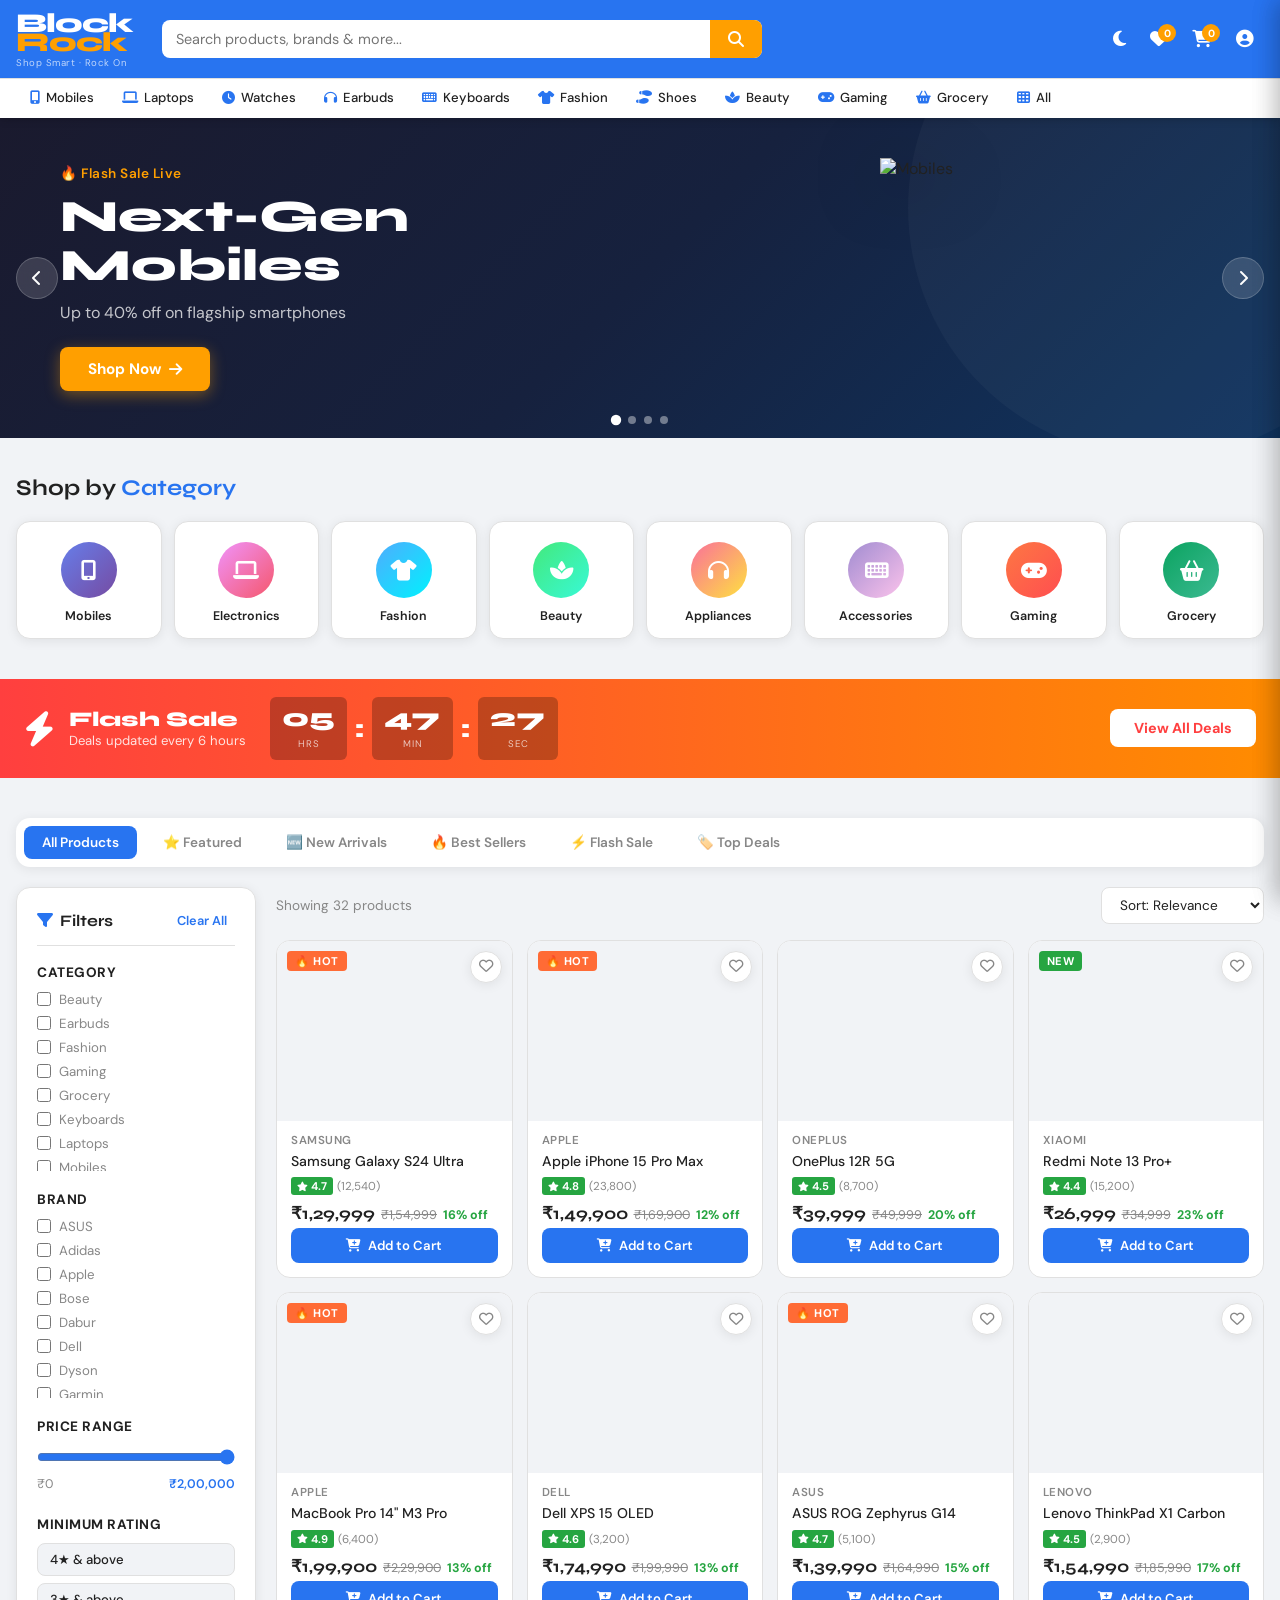
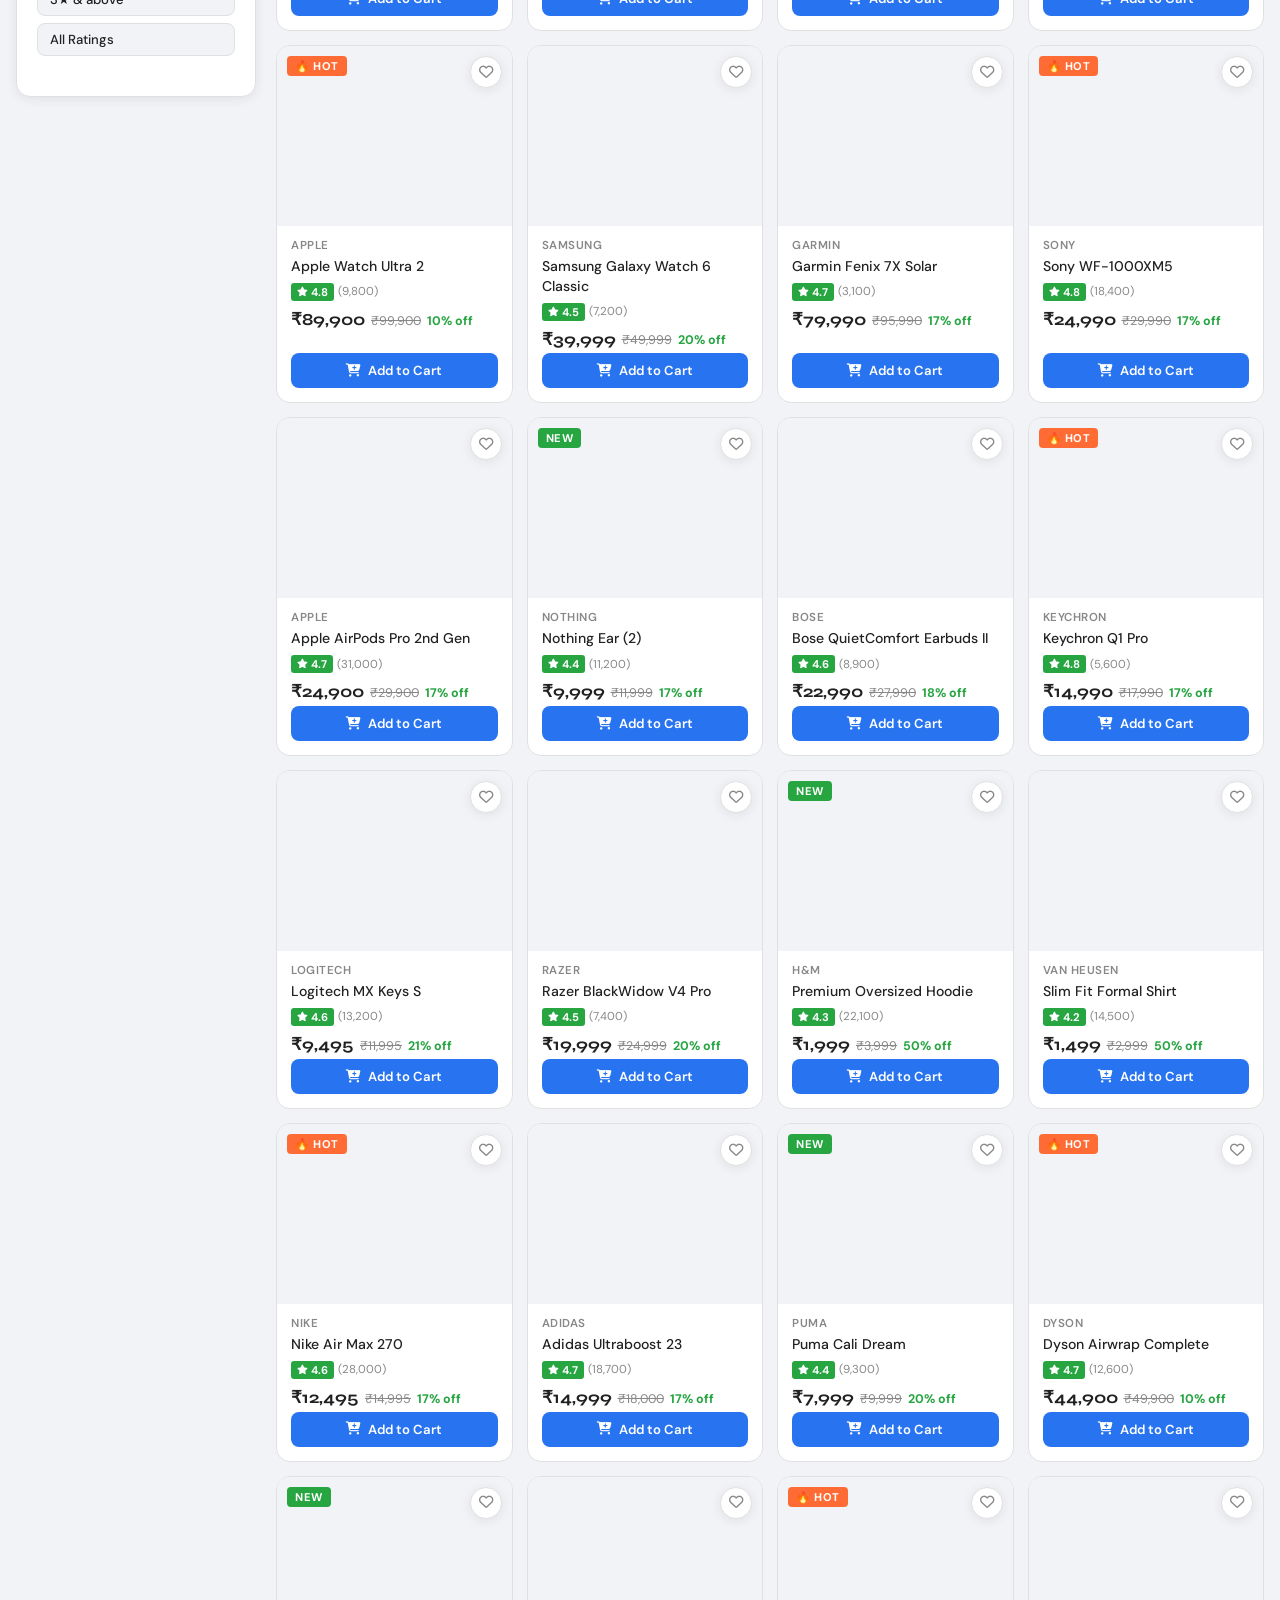
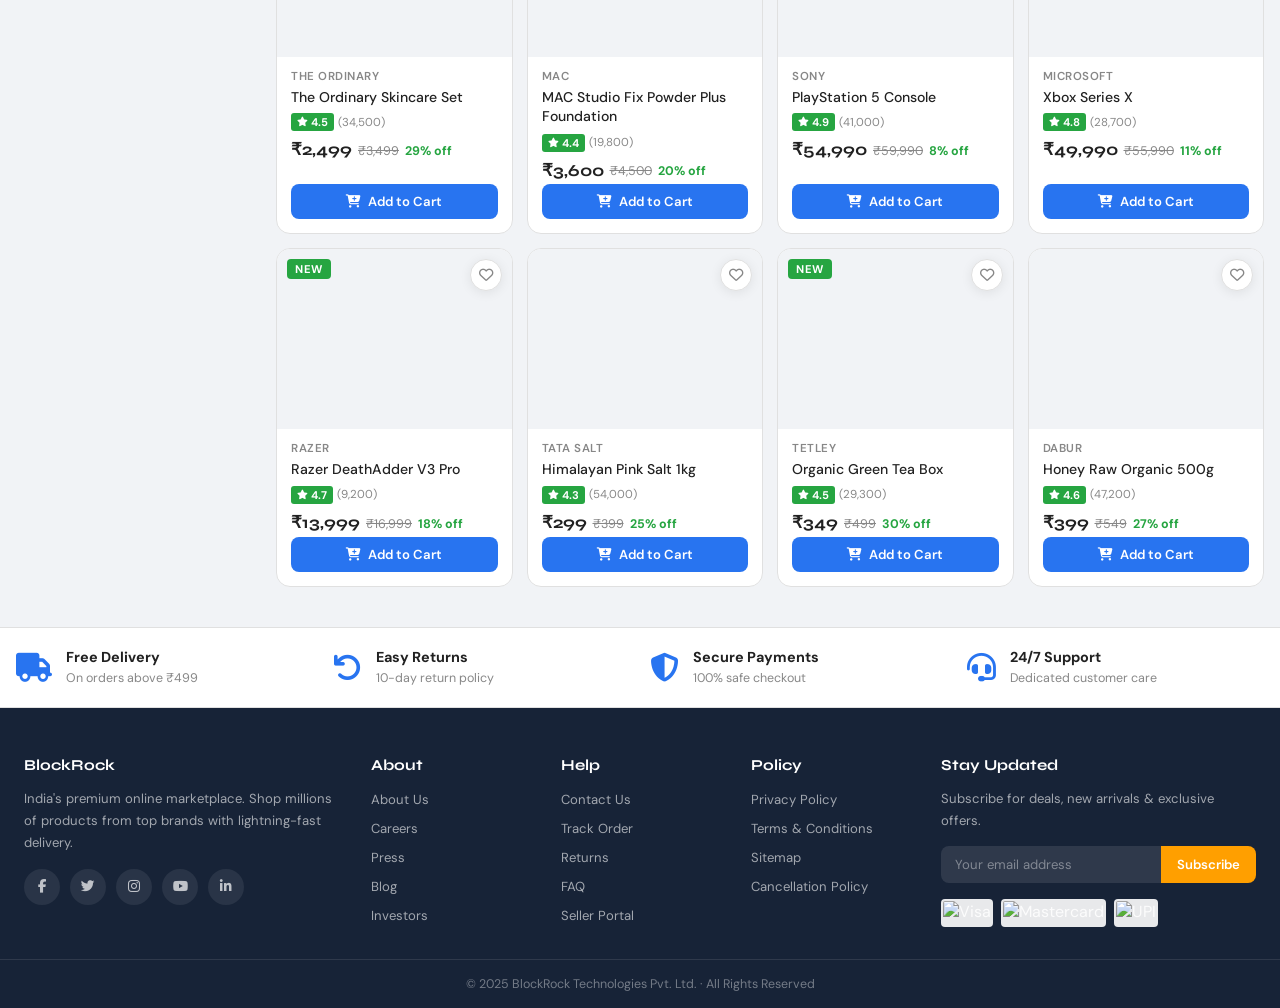
==== index.html @ 9143d4bd "changes in my code" ====
<!DOCTYPE html>
<html lang="en" data-theme="light">
<head>
  <meta charset="UTF-8" />
  <meta name="viewport" content="width=device-width, initial-scale=1.0" />
  <title>BlockRock – Shop Smart, Rock On</title>
  <link rel="stylesheet" href="style.css" />
  <link rel="preconnect" href="https://fonts.googleapis.com" />
  <link rel="preconnect" href="https://fonts.gstatic.com" crossorigin />
  <link href="https://fonts.googleapis.com/css2?family=Syne:wght@400;500;600;700;800&family=DM+Sans:wght@300;400;500;600&display=swap" rel="stylesheet" />
  <!-- Font Awesome for icons -->
  <link rel="stylesheet" href="https://cdnjs.cloudflare.com/ajax/libs/font-awesome/6.5.0/css/all.min.css" />
</head>
<body>

  <!-- ===== NAVBAR ===== -->
  <header class="navbar" id="navbar">
    <div class="nav-container">

      <!-- Logo -->
      <div class="nav-logo">
        <a href="#" class="logo-link">
          <span class="logo-block">Block</span><span class="logo-rock">Rock</span>
          <span class="logo-tagline">Shop Smart · Rock On</span>
        </a>
      </div>

      <!-- Search Bar -->
      <div class="nav-search">
        <div class="search-wrapper">
          <input type="text" id="searchInput" placeholder="Search products, brands & more..." />
          <button class="search-btn" id="searchBtn">
            <i class="fas fa-search"></i>
          </button>
        </div>
      </div>

      <!-- Nav Actions -->
      <div class="nav-actions">
        <button class="nav-icon-btn" id="themeToggle" title="Toggle Dark Mode">
          <i class="fas fa-moon" id="themeIcon"></i>
        </button>
        <button class="nav-icon-btn wishlist-nav-btn" id="wishlistNavBtn" title="Wishlist">
          <i class="fas fa-heart"></i>
          <span class="badge" id="wishlistBadge">0</span>
        </button>
        <button class="nav-icon-btn cart-nav-btn" id="cartNavBtn" title="Cart">
          <i class="fas fa-shopping-cart"></i>
          <span class="badge" id="cartBadge">0</span>
        </button>
        <button class="nav-icon-btn" title="Account">
          <i class="fas fa-user-circle"></i>
        </button>
        <!-- Hamburger for mobile -->
        <button class="hamburger" id="hamburger">
          <span></span><span></span><span></span>
        </button>
      </div>
    </div>

    <!-- Category Nav Bar -->
    <nav class="cat-nav" id="catNav">
      <ul>
        <li><a href="#" onclick="filterCategory('Mobiles')"><i class="fas fa-mobile-alt"></i> Mobiles</a></li>
        <li><a href="#" onclick="filterCategory('Laptops')"><i class="fas fa-laptop"></i> Laptops</a></li>
        <li><a href="#" onclick="filterCategory('SmartWatches')"><i class="fas fa-clock"></i> Watches</a></li>
        <li><a href="#" onclick="filterCategory('Earbuds')"><i class="fas fa-headphones"></i> Earbuds</a></li>
        <li><a href="#" onclick="filterCategory('Keyboards')"><i class="fas fa-keyboard"></i> Keyboards</a></li>
        <li><a href="#" onclick="filterCategory('Fashion')"><i class="fas fa-tshirt"></i> Fashion</a></li>
        <li><a href="#" onclick="filterCategory('Shoes')"><i class="fas fa-shoe-prints"></i> Shoes</a></li>
        <li><a href="#" onclick="filterCategory('Beauty')"><i class="fas fa-spa"></i> Beauty</a></li>
        <li><a href="#" onclick="filterCategory('Gaming')"><i class="fas fa-gamepad"></i> Gaming</a></li>
        <li><a href="#" onclick="filterCategory('Grocery')"><i class="fas fa-shopping-basket"></i> Grocery</a></li>
        <li><a href="#" onclick="filterCategory('')"><i class="fas fa-th"></i> All</a></li>
      </ul>
    </nav>
  </header>

  <!-- ===== HERO BANNER SLIDER ===== -->
  <section class="hero-slider" id="heroSlider">
    <div class="slider-track" id="sliderTrack">
      <div class="slide slide-1">
        <div class="slide-content">
          <p class="slide-eyebrow">🔥 Flash Sale Live</p>
          <h1>Next-Gen Mobiles</h1>
          <p class="slide-sub">Up to 40% off on flagship smartphones</p>
          <button class="slide-cta" onclick="filterCategory('Mobiles')">Shop Now <i class="fas fa-arrow-right"></i></button>
        </div>
        <div class="slide-visual">
          <img src="https://images.unsplash.com/photo-1511707171634-5f897ff02aa9?w=500&q=80" alt="Mobiles" />
        </div>
      </div>
      <div class="slide slide-2">
        <div class="slide-content">
          <p class="slide-eyebrow">🎧 New Arrivals</p>
          <h1>Premium Audio Gear</h1>
          <p class="slide-sub">Earbuds, headphones & more from top brands</p>
          <button class="slide-cta" onclick="filterCategory('Earbuds')">Explore <i class="fas fa-arrow-right"></i></button>
        </div>
        <div class="slide-visual">
          <img src="https://images.unsplash.com/photo-1505740420928-5e560c06d30e?w=500&q=80" alt="Audio" />
        </div>
      </div>
      <div class="slide slide-3">
        <div class="slide-content">
          <p class="slide-eyebrow">💻 Best Sellers</p>
          <h1>Laptops & Accessories</h1>
          <p class="slide-sub">Power through work & play with top-rated picks</p>
          <button class="slide-cta" onclick="filterCategory('Laptops')">View Deals <i class="fas fa-arrow-right"></i></button>
        </div>
        <div class="slide-visual">
          <img src="https://images.unsplash.com/photo-1496181133206-80ce9b88a853?w=500&q=80" alt="Laptops" />
        </div>
      </div>
      <div class="slide slide-4">
        <div class="slide-content">
          <p class="slide-eyebrow">👟 Season Sale</p>
          <h1>Fashion & Footwear</h1>
          <p class="slide-sub">Trending styles — up to 60% off</p>
          <button class="slide-cta" onclick="filterCategory('Shoes')">Shop Fashion <i class="fas fa-arrow-right"></i></button>
        </div>
        <div class="slide-visual">
          <img src="https://images.unsplash.com/photo-1542291026-7eec264c27ff?w=500&q=80" alt="Fashion" />
        </div>
      </div>
    </div>
    <!-- Slider Controls -->
    <button class="slider-btn prev" id="sliderPrev"><i class="fas fa-chevron-left"></i></button>
    <button class="slider-btn next" id="sliderNext"><i class="fas fa-chevron-right"></i></button>
    <div class="slider-dots" id="sliderDots"></div>
  </section>

  <!-- ===== CATEGORIES SECTION ===== -->
  <section class="categories-section" id="categoriesSection">
    <div class="section-container">
      <h2 class="section-title">Shop by <span>Category</span></h2>
      <div class="categories-grid">
        <div class="category-card" onclick="filterCategory('Mobiles')">
          <div class="cat-icon-wrap cat-c1"><i class="fas fa-mobile-alt"></i></div>
          <span>Mobiles</span>
        </div>
        <div class="category-card" onclick="filterCategory('Laptops')">
          <div class="cat-icon-wrap cat-c2"><i class="fas fa-laptop"></i></div>
          <span>Electronics</span>
        </div>
        <div class="category-card" onclick="filterCategory('Fashion')">
          <div class="cat-icon-wrap cat-c3"><i class="fas fa-tshirt"></i></div>
          <span>Fashion</span>
        </div>
        <div class="category-card" onclick="filterCategory('Beauty')">
          <div class="cat-icon-wrap cat-c4"><i class="fas fa-spa"></i></div>
          <span>Beauty</span>
        </div>
        <div class="category-card" onclick="filterCategory('Earbuds')">
          <div class="cat-icon-wrap cat-c5"><i class="fas fa-headphones"></i></div>
          <span>Appliances</span>
        </div>
        <div class="category-card" onclick="filterCategory('Keyboards')">
          <div class="cat-icon-wrap cat-c6"><i class="fas fa-keyboard"></i></div>
          <span>Accessories</span>
        </div>
        <div class="category-card" onclick="filterCategory('Gaming')">
          <div class="cat-icon-wrap cat-c7"><i class="fas fa-gamepad"></i></div>
          <span>Gaming</span>
        </div>
        <div class="category-card" onclick="filterCategory('Grocery')">
          <div class="cat-icon-wrap cat-c8"><i class="fas fa-shopping-basket"></i></div>
          <span>Grocery</span>
        </div>
      </div>
    </div>
  </section>

  <!-- ===== FLASH SALE BANNER ===== -->
  <section class="flash-sale-banner">
    <div class="flash-inner">
      <div class="flash-left">
        <i class="fas fa-bolt flash-icon"></i>
        <div>
          <h3>Flash Sale</h3>
          <p>Deals updated every 6 hours</p>
        </div>
      </div>
      <div class="flash-timer" id="flashTimer">
        <div class="timer-block"><span id="timerH">05</span><label>HRS</label></div>
        <span class="timer-sep">:</span>
        <div class="timer-block"><span id="timerM">47</span><label>MIN</label></div>
        <span class="timer-sep">:</span>
        <div class="timer-block"><span id="timerS">30</span><label>SEC</label></div>
      </div>
      <button class="flash-btn" onclick="filterCategory('')">View All Deals</button>
    </div>
  </section>

  <!-- ===== MAIN PRODUCT SECTION ===== -->
  <main class="main-section" id="mainSection">
    <div class="section-container">

      <!-- Section Tabs -->
      <div class="product-section-tabs" id="sectionTabs">
        <button class="tab-btn active" data-tab="all" onclick="switchTab('all', this)">All Products</button>
        <button class="tab-btn" data-tab="featured" onclick="switchTab('featured', this)">⭐ Featured</button>
        <button class="tab-btn" data-tab="new" onclick="switchTab('new', this)">🆕 New Arrivals</button>
        <button class="tab-btn" data-tab="bestseller" onclick="switchTab('bestseller', this)">🔥 Best Sellers</button>
        <button class="tab-btn" data-tab="flashsale" onclick="switchTab('flashsale', this)">⚡ Flash Sale</button>
        <button class="tab-btn" data-tab="topdeals" onclick="switchTab('topdeals', this)">🏷️ Top Deals</button>
      </div>

      <div class="products-layout">

        <!-- ===== FILTERS SIDEBAR ===== -->
        <aside class="filters-sidebar" id="filtersSidebar">
          <div class="filters-header">
            <h3><i class="fas fa-filter"></i> Filters</h3>
            <button class="clear-filters-btn" onclick="clearFilters()">Clear All</button>
          </div>

          <!-- Category Filter -->
          <div class="filter-group">
            <h4>Category</h4>
            <div class="filter-options" id="categoryFilters">
              <!-- Dynamically generated -->
            </div>
          </div>

          <!-- Brand Filter -->
          <div class="filter-group">
            <h4>Brand</h4>
            <div class="filter-options" id="brandFilters">
              <!-- Dynamically generated -->
            </div>
          </div>

          <!-- Price Range Filter -->
          <div class="filter-group">
            <h4>Price Range</h4>
            <div class="price-range-wrap">
              <input type="range" id="priceRange" min="0" max="200000" value="200000" step="500" oninput="updatePriceFilter(this.value)" />
              <div class="price-labels">
                <span>₹0</span>
                <span id="priceLabel">₹2,00,000</span>
              </div>
            </div>
          </div>

          <!-- Rating Filter -->
          <div class="filter-group">
            <h4>Minimum Rating</h4>
            <div class="rating-filter" id="ratingFilter">
              <button class="rating-btn" onclick="filterByRating(4)">4★ & above</button>
              <button class="rating-btn" onclick="filterByRating(3)">3★ & above</button>
              <button class="rating-btn" onclick="filterByRating(0)">All Ratings</button>
            </div>
          </div>
        </aside>

        <!-- ===== PRODUCTS GRID ===== -->
        <div class="products-area">
          <div class="products-toolbar">
            <span class="results-count" id="resultsCount">Showing all products</span>
            <select class="sort-select" id="sortSelect" onchange="sortProducts(this.value)">
              <option value="default">Sort: Relevance</option>
              <option value="price-asc">Price: Low to High</option>
              <option value="price-desc">Price: High to Low</option>
              <option value="rating">Highest Rated</option>
              <option value="discount">Best Discount</option>
            </select>
          </div>

          <div class="products-grid" id="productsGrid">
            <!-- Products injected by JS -->
          </div>

          <div class="no-results" id="noResults" style="display:none;">
            <i class="fas fa-search-minus"></i>
            <h3>No products found</h3>
            <p>Try adjusting your filters or search query</p>
            <button onclick="clearFilters()">Clear Filters</button>
          </div>
        </div>
      </div>
    </div>
  </main>

  <!-- ===== PROMO STRIP ===== -->
  <section class="promo-strip">
    <div class="promo-item">
      <i class="fas fa-truck"></i>
      <div><strong>Free Delivery</strong><span>On orders above ₹499</span></div>
    </div>
    <div class="promo-item">
      <i class="fas fa-undo"></i>
      <div><strong>Easy Returns</strong><span>10-day return policy</span></div>
    </div>
    <div class="promo-item">
      <i class="fas fa-shield-alt"></i>
      <div><strong>Secure Payments</strong><span>100% safe checkout</span></div>
    </div>
    <div class="promo-item">
      <i class="fas fa-headset"></i>
      <div><strong>24/7 Support</strong><span>Dedicated customer care</span></div>
    </div>
  </section>

  <!-- ===== FOOTER ===== -->
  <footer class="footer">
    <div class="footer-top">
      <div class="footer-col">
        <h4>BlockRock</h4>
        <p>India's premium online marketplace. Shop millions of products from top brands with lightning-fast delivery.</p>
        <div class="social-links">
          <a href="#" title="Facebook"><i class="fab fa-facebook-f"></i></a>
          <a href="#" title="Twitter"><i class="fab fa-twitter"></i></a>
          <a href="#" title="Instagram"><i class="fab fa-instagram"></i></a>
          <a href="#" title="YouTube"><i class="fab fa-youtube"></i></a>
          <a href="#" title="LinkedIn"><i class="fab fa-linkedin-in"></i></a>
        </div>
      </div>
      <div class="footer-col">
        <h4>About</h4>
        <ul>
          <li><a href="#">About Us</a></li>
          <li><a href="#">Careers</a></li>
          <li><a href="#">Press</a></li>
          <li><a href="#">Blog</a></li>
          <li><a href="#">Investors</a></li>
        </ul>
      </div>
      <div class="footer-col">
        <h4>Help</h4>
        <ul>
          <li><a href="#">Contact Us</a></li>
          <li><a href="#">Track Order</a></li>
          <li><a href="#">Returns</a></li>
          <li><a href="#">FAQ</a></li>
          <li><a href="#">Seller Portal</a></li>
        </ul>
      </div>
      <div class="footer-col">
        <h4>Policy</h4>
        <ul>
          <li><a href="#">Privacy Policy</a></li>
          <li><a href="#">Terms & Conditions</a></li>
          <li><a href="#">Sitemap</a></li>
          <li><a href="#">Cancellation Policy</a></li>
        </ul>
      </div>
      <div class="footer-col">
        <h4>Stay Updated</h4>
        <p>Subscribe for deals, new arrivals & exclusive offers.</p>
        <div class="newsletter-wrap">
          <input type="email" placeholder="Your email address" />
          <button>Subscribe</button>
        </div>
        <div class="payment-icons">
          <img src="https://img.icons8.com/color/48/visa.png" alt="Visa" />
          <img src="https://img.icons8.com/color/48/mastercard-logo.png" alt="Mastercard" />
          <img src="https://img.icons8.com/color/48/upi.png" alt="UPI" />
        </div>
      </div>
    </div>
    <div class="footer-bottom">
      <p>© 2025 BlockRock Technologies Pvt. Ltd. · All Rights Reserved</p>
    </div>
  </footer>

  <!-- ===== CART SIDEBAR ===== -->
  <div class="cart-overlay" id="cartOverlay" onclick="closeCart()"></div>
  <div class="cart-sidebar" id="cartSidebar">
    <div class="cart-header">
      <h3><i class="fas fa-shopping-cart"></i> My Cart</h3>
      <button class="cart-close-btn" onclick="closeCart()"><i class="fas fa-times"></i></button>
    </div>
    <div class="cart-items" id="cartItems">
      <!-- Cart items injected by JS -->
    </div>
    <div class="cart-footer" id="cartFooter" style="display:none;">
      <div class="cart-summary">
        <div class="summary-row"><span>Subtotal</span><span id="cartSubtotal">₹0</span></div>
        <div class="summary-row"><span>Discount</span><span class="discount-text" id="cartDiscount">-₹0</span></div>
        <div class="summary-row"><span>Delivery</span><span class="free-text">FREE</span></div>
        <div class="summary-row total-row"><strong>Total</strong><strong id="cartTotal">₹0</strong></div>
      </div>
      <button class="checkout-btn"><i class="fas fa-lock"></i> Proceed to Checkout</button>
    </div>
    <div class="cart-empty" id="cartEmpty">
      <i class="fas fa-shopping-cart"></i>
      <p>Your cart is empty</p>
      <button onclick="closeCart()">Continue Shopping</button>
    </div>
  </div>

  <!-- ===== WISHLIST SIDEBAR ===== -->
  <div class="wishlist-overlay" id="wishlistOverlay" onclick="closeWishlist()"></div>
  <div class="wishlist-sidebar" id="wishlistSidebar">
    <div class="cart-header">
      <h3><i class="fas fa-heart"></i> My Wishlist</h3>
      <button class="cart-close-btn" onclick="closeWishlist()"><i class="fas fa-times"></i></button>
    </div>
    <div class="cart-items" id="wishlistItems">
      <!-- Wishlist items injected by JS -->
    </div>
    <div class="cart-empty" id="wishlistEmpty">
      <i class="fas fa-heart"></i>
      <p>Your wishlist is empty</p>
      <button onclick="closeWishlist()">Discover Products</button>
    </div>
  </div>

  <!-- ===== PRODUCT DETAIL MODAL ===== -->
  <div class="modal-overlay" id="modalOverlay" onclick="closeModal()"></div>
  <div class="product-modal" id="productModal">
    <button class="modal-close-btn" onclick="closeModal()"><i class="fas fa-times"></i></button>
    <div class="modal-body" id="modalBody">
      <!-- Content injected by JS -->
    </div>
  </div>

  <!-- ===== TOAST NOTIFICATION ===== -->
  <div class="toast-container" id="toastContainer"></div>

  <!-- ===== SCROLL TO TOP ===== -->
  <button class="scroll-top-btn" id="scrollTopBtn" onclick="scrollToTop()">
    <i class="fas fa-arrow-up"></i>
  </button>

  <script src="script.js"></script>
</body>
</html>
---- style.css ----
/* ============================================================
   BLOCKROCK — style.css
   Premium E-Commerce Stylesheet
   Font: Syne (headings) + DM Sans (body)
   Color Palette: Electric Blue + Amber accent + charcoal darks
   ============================================================ */

/* ===== CSS VARIABLES ===== */
:root {
  --primary: #2874f0;
  --primary-dark: #1a5cc8;
  --primary-light: #e8f0fe;
  --accent: #ff9f00;
  --accent-dark: #e68a00;
  --success: #26a541;
  --danger: #ff424f;
  --danger-light: #fff0f1;
  --star: #f5a623;

  /* Light theme */
  --bg: #f1f3f6;
  --bg-card: #ffffff;
  --bg-nav: #2874f0;
  --bg-cat-nav: #ffffff;
  --text-primary: #212121;
  --text-secondary: #878787;
  --text-nav: #ffffff;
  --border: #e0e0e0;
  --shadow: 0 2px 12px rgba(0,0,0,0.08);
  --shadow-hover: 0 8px 28px rgba(0,0,0,0.14);
  --input-bg: #ffffff;

  --radius: 8px;
  --radius-lg: 14px;
  --transition: 0.22s cubic-bezier(0.4,0,0.2,1);

  --font-head: 'Syne', sans-serif;
  --font-body: 'DM Sans', sans-serif;
}

[data-theme="dark"] {
  --bg: #121212;
  --bg-card: #1e1e1e;
  --bg-nav: #1a1a2e;
  --bg-cat-nav: #16213e;
  --text-primary: #f0f0f0;
  --text-secondary: #a0a0a0;
  --border: #2e2e2e;
  --shadow: 0 2px 12px rgba(0,0,0,0.4);
  --shadow-hover: 0 8px 28px rgba(0,0,0,0.5);
  --input-bg: #2a2a2a;
  --primary-light: #1c2a50;
}

/* ===== RESET & BASE ===== */
*, *::before, *::after { box-sizing: border-box; margin: 0; padding: 0; }

html { scroll-behavior: smooth; }

body {
  font-family: var(--font-body);
  background: var(--bg);
  color: var(--text-primary);
  transition: background var(--transition), color var(--transition);
  overflow-x: hidden;
}

a { text-decoration: none; color: inherit; }
ul { list-style: none; }
img { max-width: 100%; display: block; }
button { cursor: pointer; border: none; outline: none; font-family: var(--font-body); }

/* ===== SCROLLBAR ===== */
::-webkit-scrollbar { width: 6px; }
::-webkit-scrollbar-track { background: var(--bg); }
::-webkit-scrollbar-thumb { background: var(--primary); border-radius: 3px; }

/* ===== SECTION CONTAINER ===== */
.section-container { max-width: 1320px; margin: 0 auto; padding: 0 16px; }

/* ============================================================
   NAVBAR
   ============================================================ */
.navbar {
  position: sticky;
  top: 0;
  z-index: 1000;
  background: var(--bg-nav);
  box-shadow: 0 2px 8px rgba(0,0,0,0.15);
}

.nav-container {
  max-width: 1320px;
  margin: 0 auto;
  padding: 10px 16px;
  display: flex;
  align-items: center;
  gap: 16px;
}

/* Logo */
.logo-link {
  display: flex;
  flex-direction: column;
  line-height: 1;
  min-width: 130px;
}
.logo-block { font-family: var(--font-head); font-weight: 800; font-size: 1.7rem; color: #fff; letter-spacing: -1px; }
.logo-rock  { font-family: var(--font-head); font-weight: 800; font-size: 1.7rem; color: var(--accent); letter-spacing: -1px; margin-top: -8px; }
.logo-tagline { font-size: 0.6rem; color: rgba(255,255,255,0.7); letter-spacing: 0.5px; margin-top: 2px; }

/* Search */
.nav-search { flex: 1; max-width: 600px; }
.search-wrapper { display: flex; background: #fff; border-radius: var(--radius); overflow: hidden; }
.search-wrapper input {
  flex: 1;
  border: none;
  padding: 10px 14px;
  font-size: 0.9rem;
  font-family: var(--font-body);
  background: transparent;
  color: #212121;
  outline: none;
}
.search-btn {
  background: var(--accent);
  padding: 0 18px;
  color: #fff;
  font-size: 1rem;
  transition: background var(--transition);
}
.search-btn:hover { background: var(--accent-dark); }

/* Nav Actions */
.nav-actions { display: flex; align-items: center; gap: 4px; margin-left: auto; }
.nav-icon-btn {
  position: relative;
  background: transparent;
  color: #fff;
  font-size: 1.1rem;
  padding: 8px 10px;
  border-radius: var(--radius);
  transition: background var(--transition);
  white-space: nowrap;
  display: flex;
  align-items: center;
  gap: 5px;
}
.nav-icon-btn:hover { background: rgba(255,255,255,0.15); }
.badge {
  position: absolute;
  top: 2px; right: 2px;
  background: var(--accent);
  color: #fff;
  font-size: 0.65rem;
  font-weight: 700;
  width: 18px; height: 18px;
  border-radius: 50%;
  display: flex; align-items: center; justify-content: center;
}

/* Hamburger */
.hamburger { display: none; flex-direction: column; gap: 5px; background: transparent; padding: 6px; }
.hamburger span { display: block; width: 22px; height: 2px; background: #fff; border-radius: 2px; transition: var(--transition); }

/* Category Nav */
.cat-nav {
  background: var(--bg-cat-nav);
  border-top: 1px solid var(--border);
  box-shadow: 0 1px 4px rgba(0,0,0,0.06);
}
.cat-nav ul {
  max-width: 1320px;
  margin: 0 auto;
  padding: 0 16px;
  display: flex;
  overflow-x: auto;
  scrollbar-width: none;
}
.cat-nav ul::-webkit-scrollbar { display: none; }
.cat-nav ul li a {
  display: flex;
  align-items: center;
  gap: 6px;
  padding: 10px 14px;
  font-size: 0.82rem;
  font-weight: 500;
  color: var(--text-primary);
  white-space: nowrap;
  border-bottom: 2px solid transparent;
  transition: color var(--transition), border-color var(--transition);
}
.cat-nav ul li a:hover { color: var(--primary); border-bottom-color: var(--primary); }
.cat-nav ul li a i { color: var(--primary); }

/* ============================================================
   HERO SLIDER
   ============================================================ */
.hero-slider {
  position: relative;
  overflow: hidden;
  background: #2874f0;
}

.slider-track {
  display: flex;
  transition: transform 0.5s cubic-bezier(0.4,0,0.2,1);
}

.slide {
  min-width: 100%;
  display: flex;
  align-items: center;
  justify-content: space-between;
  padding: 40px 60px;
  min-height: 320px;
  position: relative;
  overflow: hidden;
}

.slide-1 { background: linear-gradient(135deg, #1a1a2e 0%, #16213e 50%, #0f3460 100%); }
.slide-2 { background: linear-gradient(135deg, #0d0d0d 0%, #1a0033 50%, #3d0066 100%); }
.slide-3 { background: linear-gradient(135deg, #001f3f 0%, #002e6d 50%, #0057a8 100%); }
.slide-4 { background: linear-gradient(135deg, #1a0000 0%, #4d0000 50%, #800000 100%); }

.slide::before {
  content: '';
  position: absolute;
  top: -50%; right: -10%;
  width: 500px; height: 500px;
  border-radius: 50%;
  background: rgba(255,255,255,0.03);
  pointer-events: none;
}

.slide-content { z-index: 1; max-width: 480px; }
.slide-eyebrow { font-size: 0.85rem; color: var(--accent); font-weight: 600; margin-bottom: 10px; letter-spacing: 0.5px; }
.slide-content h1 { font-family: var(--font-head); font-size: clamp(1.8rem, 4vw, 2.8rem); color: #fff; font-weight: 800; line-height: 1.1; margin-bottom: 12px; }
.slide-sub { color: rgba(255,255,255,0.75); font-size: 1rem; margin-bottom: 24px; }
.slide-cta {
  display: inline-flex;
  align-items: center;
  gap: 8px;
  background: var(--accent);
  color: #fff;
  padding: 12px 28px;
  border-radius: var(--radius);
  font-weight: 700;
  font-size: 0.95rem;
  transition: background var(--transition), transform var(--transition), box-shadow var(--transition);
  box-shadow: 0 4px 15px rgba(255,159,0,0.4);
}
.slide-cta:hover { background: var(--accent-dark); transform: translateY(-2px); box-shadow: 0 6px 20px rgba(255,159,0,0.5); }
.slide-cta i { transition: transform var(--transition); }
.slide-cta:hover i { transform: translateX(4px); }

.slide-visual {
  z-index: 1;
  width: 340px;
  flex-shrink: 0;
}
.slide-visual img {
  width: 100%;
  height: 240px;
  object-fit: contain;
  filter: drop-shadow(0 10px 30px rgba(0,0,0,0.5));
  animation: floatImg 3s ease-in-out infinite;
}

@keyframes floatImg {
  0%, 100% { transform: translateY(0); }
  50%       { transform: translateY(-10px); }
}

.slider-btn {
  position: absolute;
  top: 50%;
  transform: translateY(-50%);
  background: rgba(255,255,255,0.15);
  backdrop-filter: blur(8px);
  color: #fff;
  border: 1px solid rgba(255,255,255,0.2);
  width: 42px; height: 42px;
  border-radius: 50%;
  font-size: 1rem;
  transition: background var(--transition);
  z-index: 10;
}
.slider-btn:hover { background: rgba(255,255,255,0.3); }
.slider-btn.prev { left: 16px; }
.slider-btn.next { right: 16px; }

.slider-dots {
  position: absolute;
  bottom: 14px;
  left: 50%;
  transform: translateX(-50%);
  display: flex;
  gap: 8px;
  z-index: 10;
}
.dot {
  width: 8px; height: 8px;
  border-radius: 50%;
  background: rgba(255,255,255,0.4);
  cursor: pointer;
  transition: background var(--transition), transform var(--transition);
}
.dot.active { background: #fff; transform: scale(1.3); }

/* ============================================================
   CATEGORIES SECTION
   ============================================================ */
.categories-section { padding: 36px 0 24px; }

.section-title {
  font-family: var(--font-head);
  font-size: 1.4rem;
  font-weight: 700;
  color: var(--text-primary);
  margin-bottom: 20px;
}
.section-title span { color: var(--primary); }

.categories-grid {
  display: grid;
  grid-template-columns: repeat(8, 1fr);
  gap: 12px;
}

.category-card {
  background: var(--bg-card);
  border-radius: var(--radius-lg);
  padding: 20px 10px 14px;
  display: flex;
  flex-direction: column;
  align-items: center;
  gap: 10px;
  cursor: pointer;
  transition: transform var(--transition), box-shadow var(--transition);
  box-shadow: var(--shadow);
  border: 1px solid var(--border);
}
.category-card:hover { transform: translateY(-4px); box-shadow: var(--shadow-hover); }
.category-card span { font-size: 0.78rem; font-weight: 600; color: var(--text-primary); text-align: center; }

.cat-icon-wrap {
  width: 56px; height: 56px;
  border-radius: 50%;
  display: flex;
  align-items: center;
  justify-content: center;
  font-size: 1.3rem;
  color: #fff;
  transition: transform var(--transition);
}
.category-card:hover .cat-icon-wrap { transform: scale(1.12) rotate(5deg); }

.cat-c1 { background: linear-gradient(135deg, #667eea, #764ba2); }
.cat-c2 { background: linear-gradient(135deg, #f093fb, #f5576c); }
.cat-c3 { background: linear-gradient(135deg, #4facfe, #00f2fe); }
.cat-c4 { background: linear-gradient(135deg, #43e97b, #38f9d7); }
.cat-c5 { background: linear-gradient(135deg, #fa709a, #fee140); }
.cat-c6 { background: linear-gradient(135deg, #a18cd1, #fbc2eb); }
.cat-c7 { background: linear-gradient(135deg, #fd7743, #ff4e50); }
.cat-c8 { background: linear-gradient(135deg, #0ba360, #3cba92); }

/* ============================================================
   FLASH SALE BANNER
   ============================================================ */
.flash-sale-banner {
  background: linear-gradient(90deg, #ff3f3f 0%, #ff8c00 100%);
  margin: 16px 0;
}
.flash-inner {
  max-width: 1320px;
  margin: 0 auto;
  padding: 18px 24px;
  display: flex;
  align-items: center;
  gap: 24px;
  flex-wrap: wrap;
}
.flash-left { display: flex; align-items: center; gap: 14px; }
.flash-icon { font-size: 2.2rem; color: #fff; animation: pulse 1s infinite; }
@keyframes pulse { 0%,100% { transform: scale(1); } 50% { transform: scale(1.15); } }
.flash-left h3 { font-family: var(--font-head); color: #fff; font-size: 1.3rem; font-weight: 800; }
.flash-left p { color: rgba(255,255,255,0.85); font-size: 0.82rem; }

.flash-timer { display: flex; align-items: center; gap: 8px; }
.timer-block { background: rgba(0,0,0,0.25); border-radius: 6px; padding: 8px 12px; text-align: center; min-width: 56px; }
.timer-block span { display: block; font-family: var(--font-head); font-size: 1.6rem; font-weight: 800; color: #fff; line-height: 1; }
.timer-block label { font-size: 0.6rem; color: rgba(255,255,255,0.7); letter-spacing: 1px; }
.timer-sep { font-family: var(--font-head); font-size: 1.6rem; color: #fff; font-weight: 800; line-height: 1; }

.flash-btn {
  margin-left: auto;
  background: #fff;
  color: #ff3f3f;
  padding: 10px 24px;
  border-radius: var(--radius);
  font-weight: 700;
  font-size: 0.9rem;
  transition: transform var(--transition);
}
.flash-btn:hover { transform: scale(1.05); }

/* ============================================================
   MAIN SECTION — FILTERS + PRODUCTS
   ============================================================ */
.main-section { padding: 24px 0 40px; }

/* Section Tabs */
.product-section-tabs {
  display: flex;
  gap: 8px;
  flex-wrap: wrap;
  margin-bottom: 20px;
  background: var(--bg-card);
  padding: 8px;
  border-radius: var(--radius-lg);
  box-shadow: var(--shadow);
}
.tab-btn {
  background: transparent;
  color: var(--text-secondary);
  padding: 8px 18px;
  border-radius: var(--radius);
  font-weight: 600;
  font-size: 0.85rem;
  transition: background var(--transition), color var(--transition);
}
.tab-btn:hover { background: var(--primary-light); color: var(--primary); }
.tab-btn.active { background: var(--primary); color: #fff; }

/* Layout */
.products-layout { display: flex; gap: 20px; align-items: flex-start; }

/* Filters Sidebar */
.filters-sidebar {
  width: 240px;
  flex-shrink: 0;
  background: var(--bg-card);
  border-radius: var(--radius-lg);
  padding: 20px;
  box-shadow: var(--shadow);
  position: sticky;
  top: 100px;
  border: 1px solid var(--border);
}

.filters-header {
  display: flex;
  align-items: center;
  justify-content: space-between;
  margin-bottom: 18px;
  padding-bottom: 12px;
  border-bottom: 1px solid var(--border);
}
.filters-header h3 { font-family: var(--font-head); font-size: 1rem; font-weight: 700; color: var(--text-primary); display: flex; align-items: center; gap: 7px; }
.filters-header h3 i { color: var(--primary); }
.clear-filters-btn { background: transparent; color: var(--primary); font-size: 0.8rem; font-weight: 600; padding: 4px 8px; border-radius: 4px; transition: background var(--transition); }
.clear-filters-btn:hover { background: var(--primary-light); }

.filter-group { margin-bottom: 20px; }
.filter-group h4 { font-size: 0.85rem; font-weight: 700; color: var(--text-primary); margin-bottom: 10px; text-transform: uppercase; letter-spacing: 0.5px; }

.filter-options { display: flex; flex-direction: column; gap: 7px; max-height: 180px; overflow-y: auto; }
.filter-checkbox {
  display: flex;
  align-items: center;
  gap: 8px;
  cursor: pointer;
  font-size: 0.83rem;
  color: var(--text-secondary);
  transition: color var(--transition);
}
.filter-checkbox:hover { color: var(--primary); }
.filter-checkbox input[type="checkbox"] { accent-color: var(--primary); width: 14px; height: 14px; }

/* Price Range */
.price-range-wrap { padding: 4px 0; }
#priceRange { width: 100%; accent-color: var(--primary); cursor: pointer; }
.price-labels { display: flex; justify-content: space-between; font-size: 0.78rem; color: var(--text-secondary); margin-top: 6px; }
#priceLabel { color: var(--primary); font-weight: 600; }

/* Rating Filter */
.rating-filter { display: flex; flex-direction: column; gap: 7px; }
.rating-btn {
  background: var(--bg);
  border: 1px solid var(--border);
  color: var(--text-primary);
  padding: 7px 12px;
  border-radius: var(--radius);
  font-size: 0.82rem;
  font-weight: 500;
  text-align: left;
  transition: background var(--transition), color var(--transition), border-color var(--transition);
}
.rating-btn:hover, .rating-btn.active { background: var(--primary); color: #fff; border-color: var(--primary); }

/* Products Area */
.products-area { flex: 1; min-width: 0; }

.products-toolbar {
  display: flex;
  align-items: center;
  justify-content: space-between;
  margin-bottom: 16px;
  flex-wrap: wrap;
  gap: 10px;
}
.results-count { font-size: 0.85rem; color: var(--text-secondary); }
.sort-select {
  background: var(--bg-card);
  border: 1px solid var(--border);
  color: var(--text-primary);
  padding: 8px 14px;
  border-radius: var(--radius);
  font-family: var(--font-body);
  font-size: 0.85rem;
  cursor: pointer;
  outline: none;
}

/* ============================================================
   PRODUCT CARD
   ============================================================ */
.products-grid {
  display: grid;
  grid-template-columns: repeat(auto-fill, minmax(200px, 1fr));
  gap: 14px;
}

.product-card {
  background: var(--bg-card);
  border-radius: var(--radius-lg);
  border: 1px solid var(--border);
  overflow: hidden;
  transition: transform var(--transition), box-shadow var(--transition);
  position: relative;
  display: flex;
  flex-direction: column;
}
.product-card:hover { transform: translateY(-5px); box-shadow: var(--shadow-hover); }

/* Card Badges */
.card-badge {
  position: absolute;
  top: 10px; left: 10px;
  background: var(--danger);
  color: #fff;
  font-size: 0.7rem;
  font-weight: 700;
  padding: 3px 8px;
  border-radius: 4px;
  z-index: 2;
  text-transform: uppercase;
  letter-spacing: 0.5px;
}
.card-badge.new { background: var(--success); }
.card-badge.hot { background: #ff6b35; }

/* Wishlist Button */
.wishlist-btn {
  position: absolute;
  top: 10px; right: 10px;
  background: var(--bg-card);
  border: 1px solid var(--border);
  width: 32px; height: 32px;
  border-radius: 50%;
  display: flex; align-items: center; justify-content: center;
  font-size: 0.9rem;
  color: var(--text-secondary);
  z-index: 2;
  transition: color var(--transition), background var(--transition), transform var(--transition);
  box-shadow: var(--shadow);
}
.wishlist-btn:hover { color: var(--danger); transform: scale(1.15); }
.wishlist-btn.active { color: var(--danger); background: var(--danger-light); }
.wishlist-btn.heartbeat { animation: heartbeat 0.4s ease; }
@keyframes heartbeat { 0%,100% { transform: scale(1); } 50% { transform: scale(1.35); } }

/* Product Image */
.product-img-wrap {
  width: 100%;
  height: 180px;
  overflow: hidden;
  background: var(--bg);
  display: flex;
  align-items: center;
  justify-content: center;
  cursor: pointer;
}
.product-img-wrap img {
  width: 100%;
  height: 100%;
  object-fit: cover;
  transition: transform 0.35s cubic-bezier(0.4,0,0.2,1);
}
.product-card:hover .product-img-wrap img { transform: scale(1.08); }

/* Product Info */
.product-info { padding: 12px 14px 14px; flex: 1; display: flex; flex-direction: column; gap: 4px; }

.product-brand { font-size: 0.72rem; color: var(--text-secondary); font-weight: 600; text-transform: uppercase; letter-spacing: 0.5px; }
.product-name { font-size: 0.88rem; font-weight: 500; color: var(--text-primary); line-height: 1.4; display: -webkit-box; -webkit-line-clamp: 2; -webkit-box-orient: vertical; overflow: hidden; }

.product-rating { display: flex; align-items: center; gap: 4px; margin-top: 2px; }
.rating-pill {
  background: var(--success);
  color: #fff;
  font-size: 0.7rem;
  font-weight: 700;
  padding: 2px 6px;
  border-radius: 3px;
  display: flex;
  align-items: center;
  gap: 3px;
}
.rating-pill i { font-size: 0.6rem; }
.rating-count { font-size: 0.72rem; color: var(--text-secondary); }

.product-prices { display: flex; align-items: baseline; gap: 6px; flex-wrap: wrap; margin-top: 4px; }
.price-final { font-family: var(--font-head); font-size: 1.05rem; font-weight: 700; color: var(--text-primary); }
.price-original { font-size: 0.78rem; color: var(--text-secondary); text-decoration: line-through; }
.price-discount { font-size: 0.78rem; font-weight: 700; color: var(--success); }

/* Add to Cart button */
.add-cart-btn {
  margin-top: auto;
  background: var(--primary);
  color: #fff;
  padding: 9px 14px;
  border-radius: var(--radius);
  font-weight: 600;
  font-size: 0.82rem;
  display: flex;
  align-items: center;
  justify-content: center;
  gap: 7px;
  transition: background var(--transition), transform var(--transition);
  width: 100%;
}
.add-cart-btn:hover { background: var(--primary-dark); transform: scale(1.02); }
.add-cart-btn.added { background: var(--success); }

/* No Results */
.no-results {
  text-align: center;
  padding: 60px 20px;
  color: var(--text-secondary);
}
.no-results i { font-size: 3rem; margin-bottom: 16px; opacity: 0.5; }
.no-results h3 { font-size: 1.2rem; margin-bottom: 8px; color: var(--text-primary); }
.no-results button { background: var(--primary); color: #fff; padding: 10px 24px; border-radius: var(--radius); font-weight: 600; margin-top: 14px; }

/* ============================================================
   PROMO STRIP
   ============================================================ */
.promo-strip {
  background: var(--bg-card);
  border-top: 1px solid var(--border);
  border-bottom: 1px solid var(--border);
}
.promo-strip {
  display: grid;
  grid-template-columns: repeat(4, 1fr);
  max-width: 1320px;
  margin: 0 auto;
  padding: 20px 16px;
  gap: 20px;
}
.promo-item { display: flex; align-items: center; gap: 14px; }
.promo-item i { font-size: 1.8rem; color: var(--primary); }
.promo-item strong { display: block; font-weight: 700; font-size: 0.9rem; color: var(--text-primary); }
.promo-item span { font-size: 0.78rem; color: var(--text-secondary); }

/* ============================================================
   CART SIDEBAR
   ============================================================ */
.cart-overlay, .wishlist-overlay {
  position: fixed; inset: 0;
  background: rgba(0,0,0,0.5);
  z-index: 1100;
  opacity: 0;
  pointer-events: none;
  transition: opacity var(--transition);
  backdrop-filter: blur(3px);
}
.cart-overlay.open, .wishlist-overlay.open { opacity: 1; pointer-events: all; }

.cart-sidebar, .wishlist-sidebar {
  position: fixed;
  top: 0; right: 0;
  width: 380px;
  max-width: 100vw;
  height: 100vh;
  background: var(--bg-card);
  z-index: 1101;
  display: flex;
  flex-direction: column;
  transform: translateX(100%);
  transition: transform 0.35s cubic-bezier(0.4,0,0.2,1);
  box-shadow: -4px 0 24px rgba(0,0,0,0.15);
}
.cart-sidebar.open, .wishlist-sidebar.open { transform: translateX(0); }

.cart-header {
  display: flex;
  align-items: center;
  justify-content: space-between;
  padding: 18px 20px;
  border-bottom: 1px solid var(--border);
  background: var(--primary);
  color: #fff;
}
.cart-header h3 { font-family: var(--font-head); font-size: 1.1rem; font-weight: 700; display: flex; align-items: center; gap: 8px; }
.cart-close-btn { background: rgba(255,255,255,0.2); color: #fff; width: 30px; height: 30px; border-radius: 50%; display: flex; align-items: center; justify-content: center; font-size: 0.9rem; transition: background var(--transition); }
.cart-close-btn:hover { background: rgba(255,255,255,0.35); }

.cart-items { flex: 1; overflow-y: auto; padding: 12px; }

.cart-item {
  display: flex;
  gap: 12px;
  padding: 12px;
  border-radius: var(--radius);
  border: 1px solid var(--border);
  margin-bottom: 10px;
  background: var(--bg);
  transition: box-shadow var(--transition);
}
.cart-item:hover { box-shadow: var(--shadow); }
.cart-item-img { width: 70px; height: 70px; object-fit: cover; border-radius: 6px; flex-shrink: 0; }
.cart-item-info { flex: 1; min-width: 0; }
.cart-item-name { font-size: 0.82rem; font-weight: 500; color: var(--text-primary); white-space: nowrap; overflow: hidden; text-overflow: ellipsis; }
.cart-item-brand { font-size: 0.72rem; color: var(--text-secondary); }
.cart-item-price { font-weight: 700; font-size: 0.9rem; color: var(--primary); margin-top: 4px; }
.cart-item-qty { display: flex; align-items: center; gap: 8px; margin-top: 6px; }
.qty-btn { background: var(--bg-card); border: 1px solid var(--border); color: var(--text-primary); width: 26px; height: 26px; border-radius: 4px; font-size: 0.9rem; display: flex; align-items: center; justify-content: center; transition: background var(--transition); }
.qty-btn:hover { background: var(--primary); color: #fff; border-color: var(--primary); }
.qty-num { font-weight: 700; min-width: 20px; text-align: center; font-size: 0.9rem; }
.cart-item-remove { background: transparent; color: var(--text-secondary); font-size: 0.75rem; margin-top: 4px; display: flex; align-items: center; gap: 4px; transition: color var(--transition); }
.cart-item-remove:hover { color: var(--danger); }

.cart-footer { padding: 16px 20px; border-top: 1px solid var(--border); }
.cart-summary { display: flex; flex-direction: column; gap: 8px; margin-bottom: 16px; }
.summary-row { display: flex; justify-content: space-between; font-size: 0.88rem; color: var(--text-secondary); }
.summary-row.total-row { font-size: 1rem; color: var(--text-primary); border-top: 1px solid var(--border); padding-top: 10px; margin-top: 4px; }
.discount-text { color: var(--success); }
.free-text { color: var(--success); font-weight: 600; }
.checkout-btn { width: 100%; background: var(--accent); color: #fff; padding: 14px; border-radius: var(--radius); font-weight: 700; font-size: 1rem; display: flex; align-items: center; justify-content: center; gap: 8px; transition: background var(--transition), transform var(--transition); }
.checkout-btn:hover { background: var(--accent-dark); transform: scale(1.02); }

.cart-empty { flex: 1; display: flex; flex-direction: column; align-items: center; justify-content: center; gap: 14px; color: var(--text-secondary); padding: 40px; }
.cart-empty i { font-size: 3rem; opacity: 0.3; }
.cart-empty p { font-size: 1rem; color: var(--text-secondary); }
.cart-empty button { background: var(--primary); color: #fff; padding: 10px 24px; border-radius: var(--radius); font-weight: 600; }

/* ============================================================
   PRODUCT MODAL
   ============================================================ */
.modal-overlay {
  position: fixed; inset: 0;
  background: rgba(0,0,0,0.6);
  z-index: 1200;
  opacity: 0;
  pointer-events: none;
  transition: opacity var(--transition);
  backdrop-filter: blur(4px);
}
.modal-overlay.open { opacity: 1; pointer-events: all; }

.product-modal {
  position: fixed;
  top: 50%; left: 50%;
  transform: translate(-50%, -50%) scale(0.9);
  width: min(820px, 95vw);
  max-height: 88vh;
  background: var(--bg-card);
  border-radius: 16px;
  z-index: 1201;
  overflow-y: auto;
  opacity: 0;
  pointer-events: none;
  transition: transform 0.3s cubic-bezier(0.4,0,0.2,1), opacity 0.3s ease;
  box-shadow: 0 20px 60px rgba(0,0,0,0.3);
}
.product-modal.open { transform: translate(-50%, -50%) scale(1); opacity: 1; pointer-events: all; }

.modal-close-btn {
  position: absolute;
  top: 14px; right: 14px;
  background: var(--bg);
  border: 1px solid var(--border);
  width: 36px; height: 36px;
  border-radius: 50%;
  display: flex; align-items: center; justify-content: center;
  font-size: 1rem;
  color: var(--text-primary);
  z-index: 10;
  transition: background var(--transition);
}
.modal-close-btn:hover { background: var(--danger); color: #fff; }

.modal-body { display: flex; gap: 28px; padding: 30px; }
.modal-img-wrap { width: 320px; flex-shrink: 0; display: flex; align-items: center; justify-content: center; background: var(--bg); border-radius: var(--radius-lg); overflow: hidden; }
.modal-img-wrap img { width: 100%; height: 320px; object-fit: cover; }
.modal-info { flex: 1; }
.modal-brand { font-size: 0.8rem; color: var(--text-secondary); font-weight: 600; text-transform: uppercase; letter-spacing: 0.5px; margin-bottom: 6px; }
.modal-name { font-family: var(--font-head); font-size: 1.4rem; font-weight: 700; color: var(--text-primary); line-height: 1.3; margin-bottom: 12px; }
.modal-rating { display: flex; align-items: center; gap: 8px; margin-bottom: 14px; }
.modal-rating .rating-pill { font-size: 0.85rem; padding: 4px 10px; }
.modal-prices { display: flex; align-items: baseline; gap: 10px; margin-bottom: 16px; flex-wrap: wrap; }
.modal-prices .price-final { font-size: 1.6rem; }
.modal-desc { font-size: 0.88rem; color: var(--text-secondary); line-height: 1.7; margin-bottom: 20px; border-top: 1px solid var(--border); padding-top: 16px; }
.modal-tags { display: flex; flex-wrap: wrap; gap: 8px; margin-bottom: 20px; }
.modal-tag { background: var(--primary-light); color: var(--primary); font-size: 0.76rem; font-weight: 600; padding: 4px 12px; border-radius: 20px; }
.modal-actions { display: flex; gap: 12px; flex-wrap: wrap; }
.modal-add-cart { flex: 1; background: var(--primary); color: #fff; padding: 12px 20px; border-radius: var(--radius); font-weight: 700; display: flex; align-items: center; justify-content: center; gap: 8px; transition: background var(--transition); }
.modal-add-cart:hover { background: var(--primary-dark); }
.modal-buy-btn { flex: 1; background: var(--accent); color: #fff; padding: 12px 20px; border-radius: var(--radius); font-weight: 700; display: flex; align-items: center; justify-content: center; gap: 8px; transition: background var(--transition); }
.modal-buy-btn:hover { background: var(--accent-dark); }

/* ============================================================
   TOAST NOTIFICATIONS
   ============================================================ */
.toast-container { position: fixed; bottom: 24px; right: 24px; z-index: 2000; display: flex; flex-direction: column; gap: 10px; }
.toast {
  background: #212121;
  color: #fff;
  padding: 12px 20px;
  border-radius: 8px;
  font-size: 0.88rem;
  display: flex;
  align-items: center;
  gap: 10px;
  box-shadow: 0 4px 16px rgba(0,0,0,0.3);
  animation: slideInToast 0.3s ease, fadeOutToast 0.3s ease 2.5s forwards;
  max-width: 320px;
  border-left: 4px solid var(--primary);
}
.toast.success { border-left-color: var(--success); }
.toast.error { border-left-color: var(--danger); }
.toast.warn { border-left-color: var(--accent); }
@keyframes slideInToast { from { transform: translateX(100%); opacity: 0; } to { transform: translateX(0); opacity: 1; } }
@keyframes fadeOutToast { from { opacity: 1; } to { opacity: 0; transform: translateX(100%); } }

/* ============================================================
   SCROLL TO TOP
   ============================================================ */
.scroll-top-btn {
  position: fixed;
  bottom: 80px;
  right: 24px;
  width: 44px; height: 44px;
  background: var(--primary);
  color: #fff;
  border-radius: 50%;
  font-size: 1rem;
  display: flex; align-items: center; justify-content: center;
  box-shadow: 0 4px 14px rgba(40,116,240,0.4);
  opacity: 0;
  pointer-events: none;
  transition: opacity var(--transition), transform var(--transition);
  z-index: 999;
}
.scroll-top-btn.visible { opacity: 1; pointer-events: all; }
.scroll-top-btn:hover { transform: translateY(-3px); }

/* ============================================================
   FOOTER
   ============================================================ */
.footer { background: #172337; color: rgba(255,255,255,0.85); margin-top: 0; }
.footer-top {
  max-width: 1320px;
  margin: 0 auto;
  padding: 48px 24px 32px;
  display: grid;
  grid-template-columns: 2fr 1fr 1fr 1fr 2fr;
  gap: 32px;
}
.footer-col h4 { font-family: var(--font-head); font-weight: 700; font-size: 0.95rem; color: #fff; margin-bottom: 14px; }
.footer-col p { font-size: 0.82rem; color: rgba(255,255,255,0.6); line-height: 1.7; margin-bottom: 14px; }
.footer-col ul { display: flex; flex-direction: column; gap: 8px; }
.footer-col ul li a { font-size: 0.82rem; color: rgba(255,255,255,0.6); transition: color var(--transition); }
.footer-col ul li a:hover { color: var(--accent); }

.social-links { display: flex; gap: 10px; }
.social-links a {
  width: 36px; height: 36px;
  background: rgba(255,255,255,0.08);
  border-radius: 50%;
  display: flex; align-items: center; justify-content: center;
  font-size: 0.85rem;
  color: rgba(255,255,255,0.7);
  transition: background var(--transition), color var(--transition), transform var(--transition);
}
.social-links a:hover { background: var(--primary); color: #fff; transform: translateY(-3px); }

.newsletter-wrap { display: flex; gap: 0; overflow: hidden; border-radius: var(--radius); margin-bottom: 16px; }
.newsletter-wrap input { flex: 1; background: rgba(255,255,255,0.1); border: none; padding: 10px 14px; color: #fff; font-size: 0.82rem; font-family: var(--font-body); outline: none; }
.newsletter-wrap input::placeholder { color: rgba(255,255,255,0.4); }
.newsletter-wrap button { background: var(--accent); color: #fff; padding: 10px 16px; font-weight: 600; font-size: 0.82rem; white-space: nowrap; transition: background var(--transition); }
.newsletter-wrap button:hover { background: var(--accent-dark); }

.payment-icons { display: flex; gap: 8px; align-items: center; }
.payment-icons img { height: 28px; width: auto; background: rgba(255,255,255,0.9); border-radius: 4px; padding: 2px; }

.footer-bottom {
  border-top: 1px solid rgba(255,255,255,0.1);
  padding: 16px 24px;
  text-align: center;
  font-size: 0.78rem;
  color: rgba(255,255,255,0.4);
}

/* ============================================================
   RESPONSIVE
   ============================================================ */
@media (max-width: 1100px) {
  .footer-top { grid-template-columns: 1fr 1fr 1fr; }
  .categories-grid { grid-template-columns: repeat(4, 1fr); }
}

@media (max-width: 900px) {
  .products-layout { flex-direction: column; }
  .filters-sidebar { width: 100%; position: static; display: none; }
  .filters-sidebar.open { display: block; }
  .products-grid { grid-template-columns: repeat(auto-fill, minmax(160px, 1fr)); }
  .slide { padding: 30px 30px; }
  .slide-visual { width: 200px; }
  .slide-visual img { height: 170px; }
  .flash-inner { gap: 14px; }
  .promo-strip { grid-template-columns: repeat(2, 1fr); }
}

@media (max-width: 700px) {
  .nav-container { flex-wrap: wrap; }
  .nav-search { order: 3; flex-basis: 100%; max-width: 100%; }
  .nav-actions { margin-left: auto; }
  .hamburger { display: flex; }
  .cat-nav { display: none; }
  .cat-nav.open { display: block; }
  .slide-visual { display: none; }
  .slide { justify-content: center; text-align: center; padding: 28px 20px; }
  .categories-grid { grid-template-columns: repeat(4, 1fr); gap: 8px; }
  .cat-icon-wrap { width: 44px; height: 44px; font-size: 1rem; }
  .footer-top { grid-template-columns: 1fr 1fr; }
  .modal-body { flex-direction: column; padding: 20px; }
  .modal-img-wrap { width: 100%; }
  .promo-strip { grid-template-columns: 1fr 1fr; gap: 12px; }
  .product-section-tabs { gap: 4px; }
  .tab-btn { padding: 7px 10px; font-size: 0.78rem; }
}

@media (max-width: 480px) {
  .logo-block, .logo-rock { font-size: 1.4rem; }
  .slide-content h1 { font-size: 1.6rem; }
  .categories-grid { grid-template-columns: repeat(4, 1fr); }
  .products-grid { grid-template-columns: repeat(2, 1fr); gap: 10px; }
  .cart-sidebar, .wishlist-sidebar { width: 100vw; }
  .footer-top { grid-template-columns: 1fr; }
  .promo-strip { grid-template-columns: 1fr; }
}
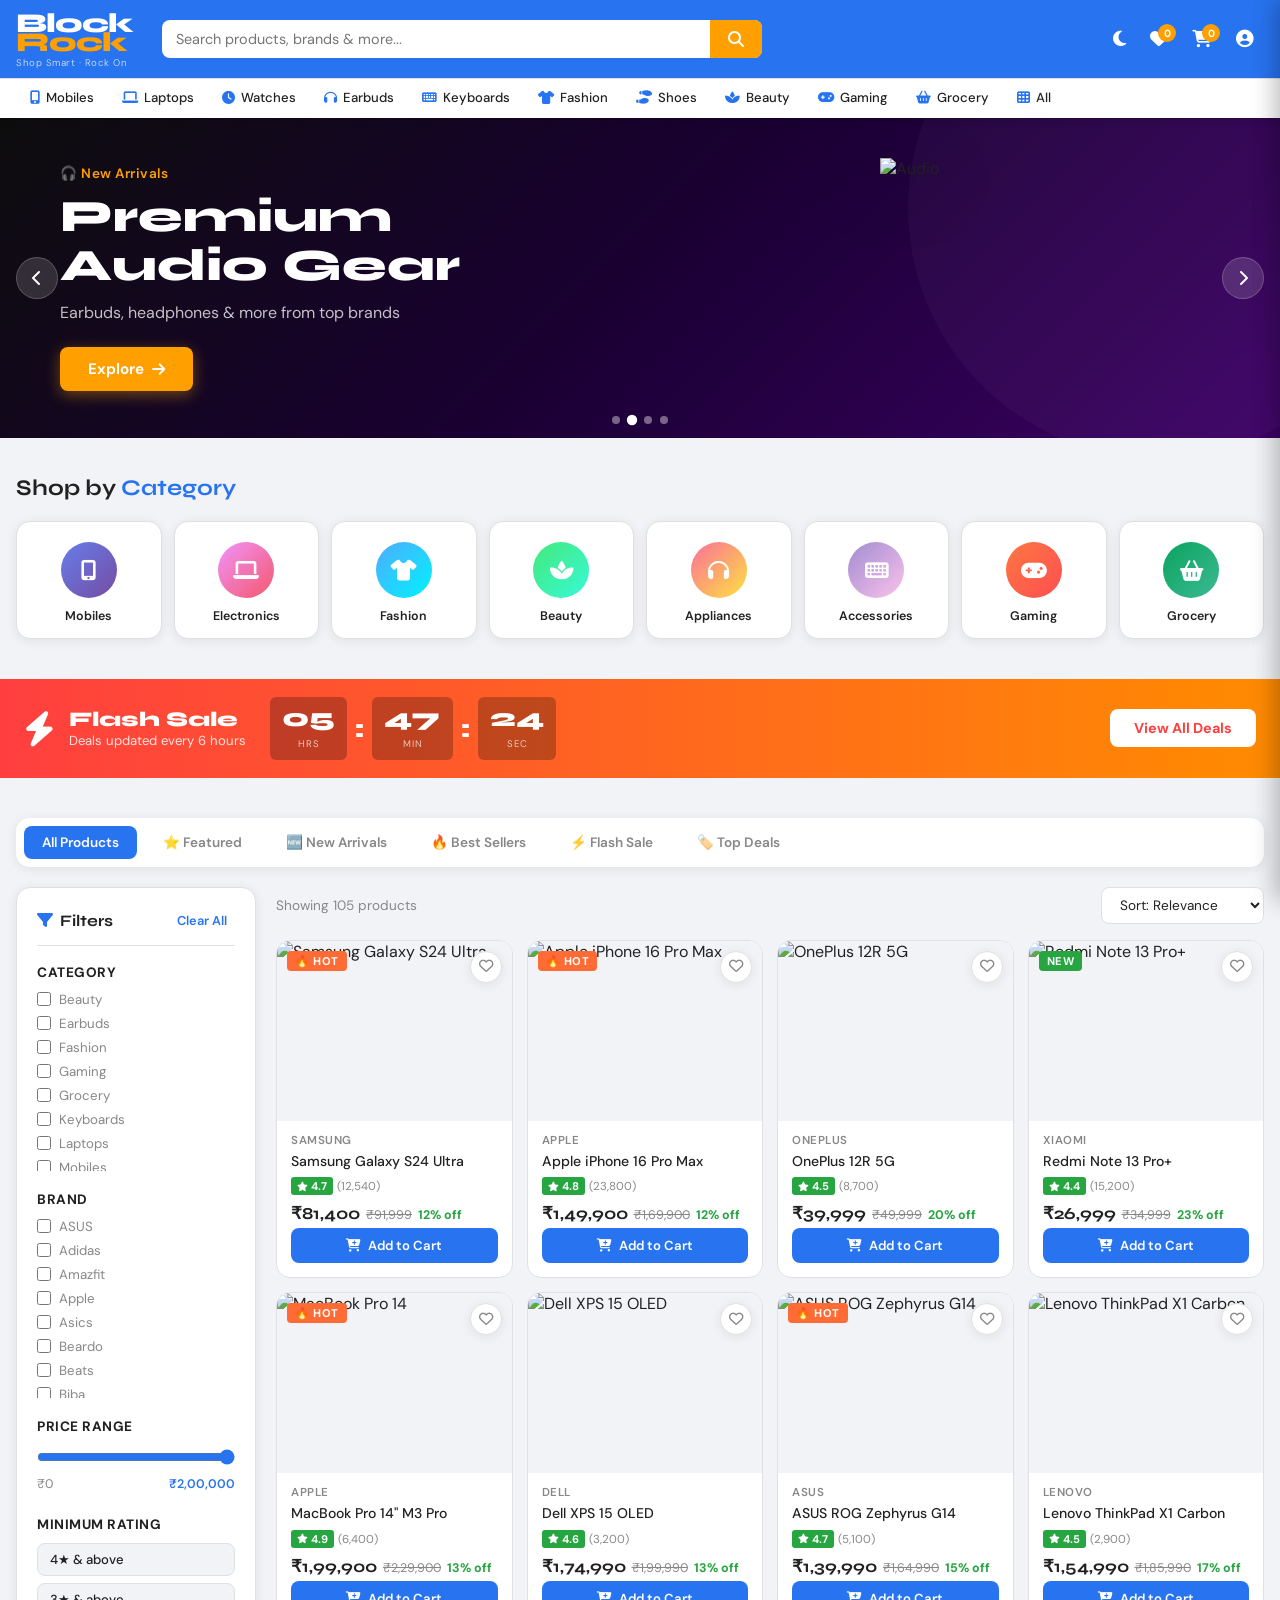
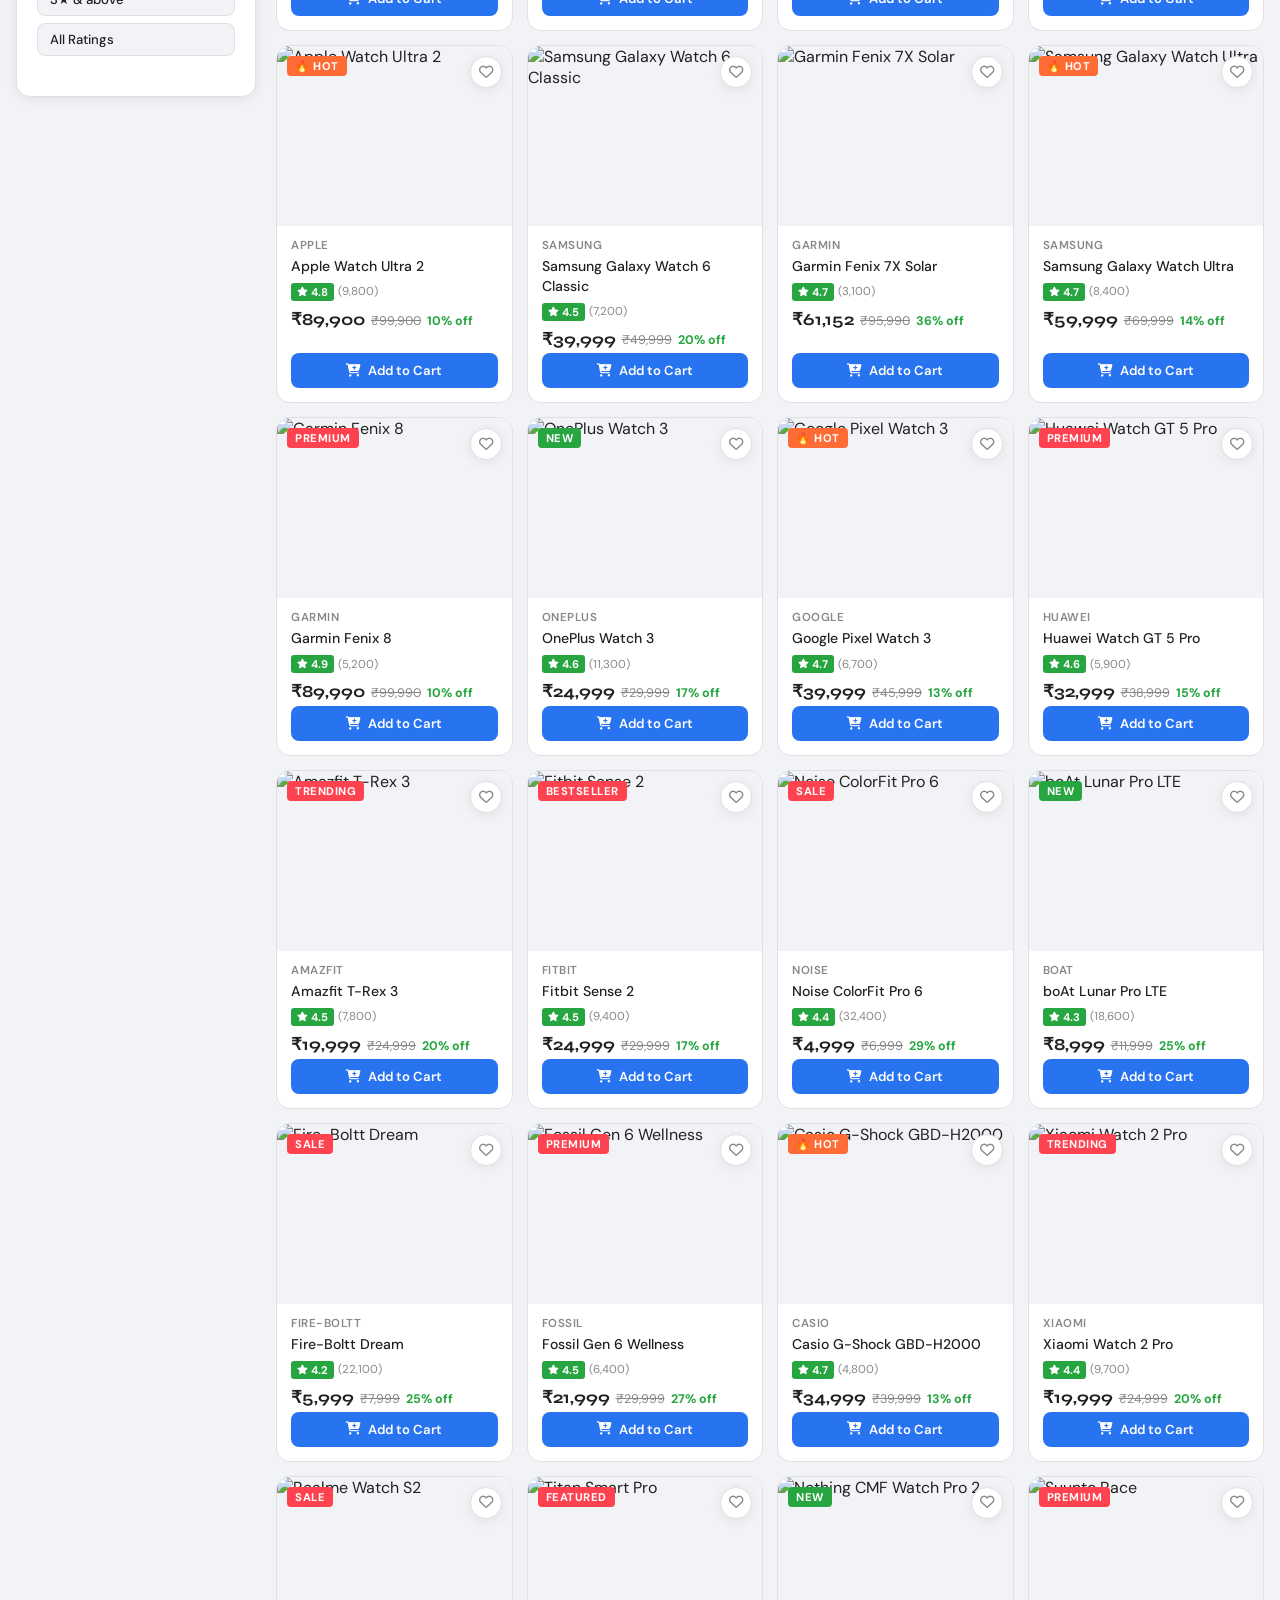
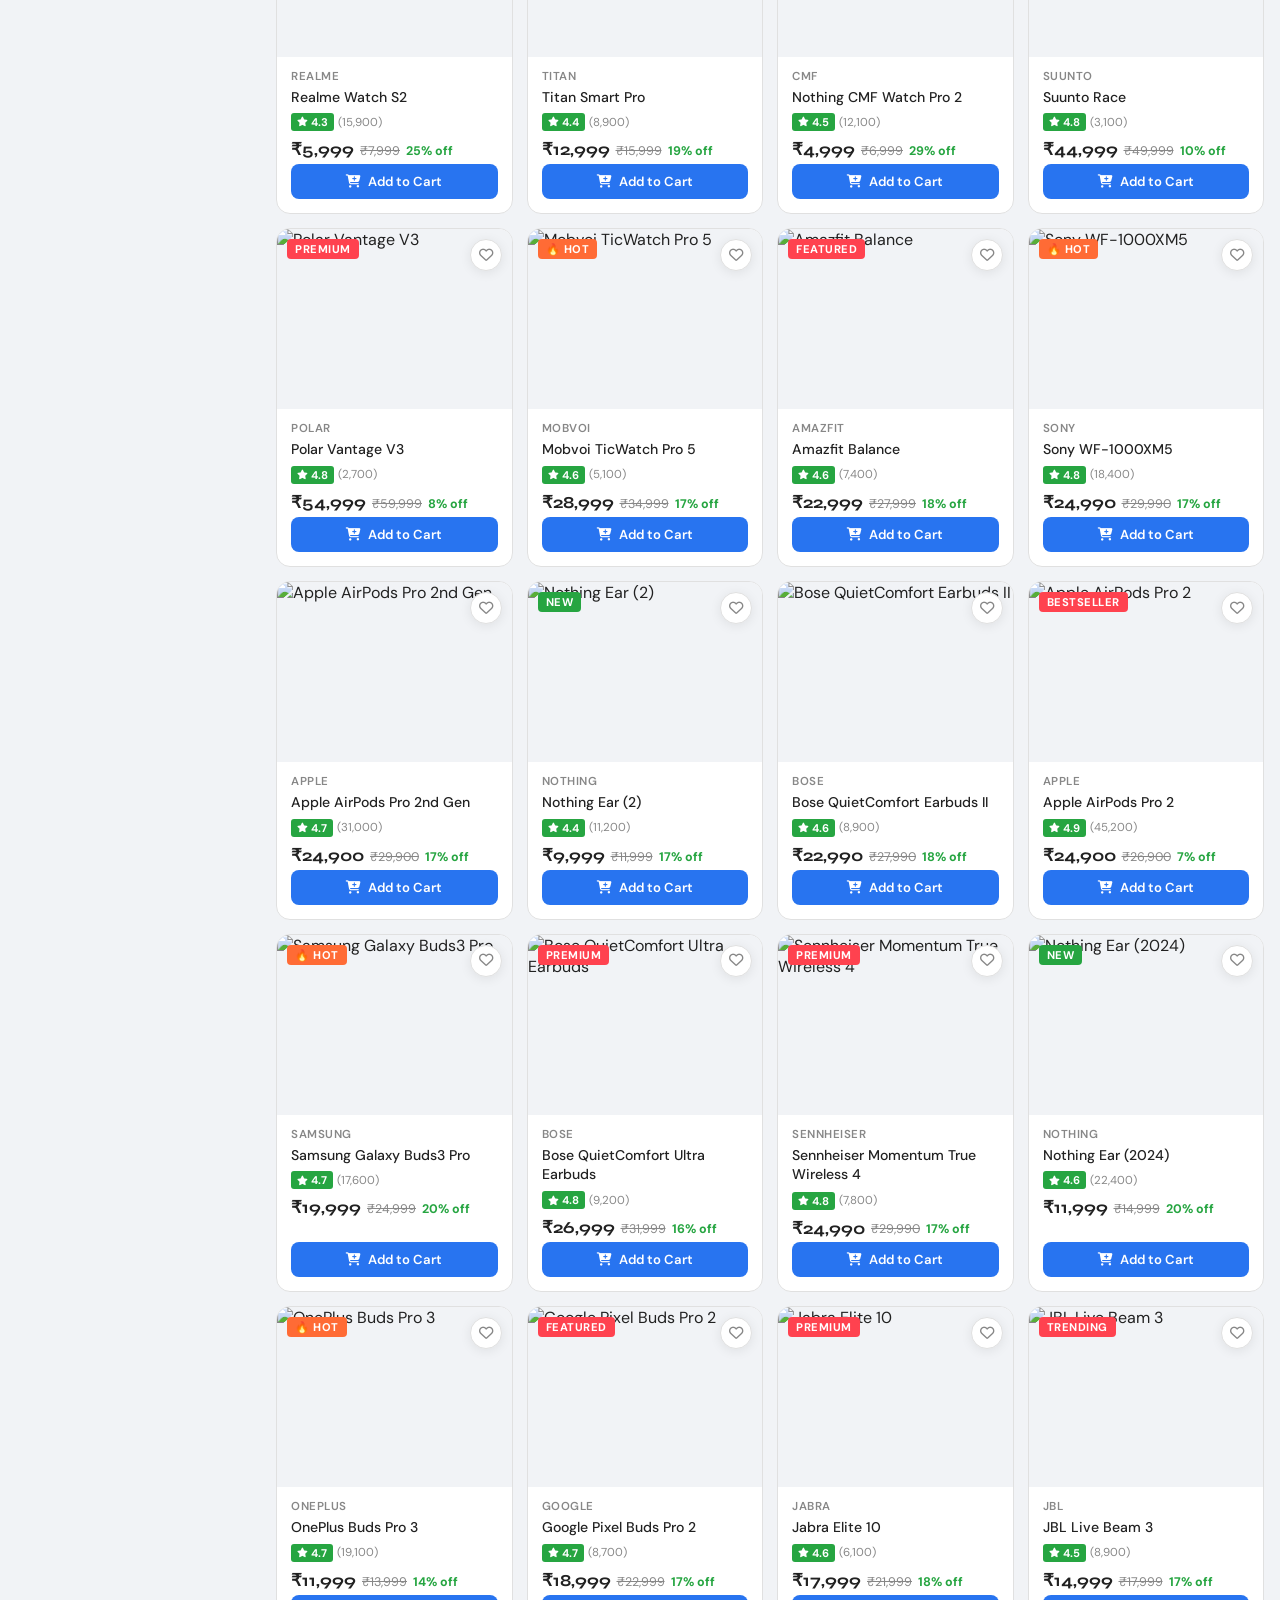
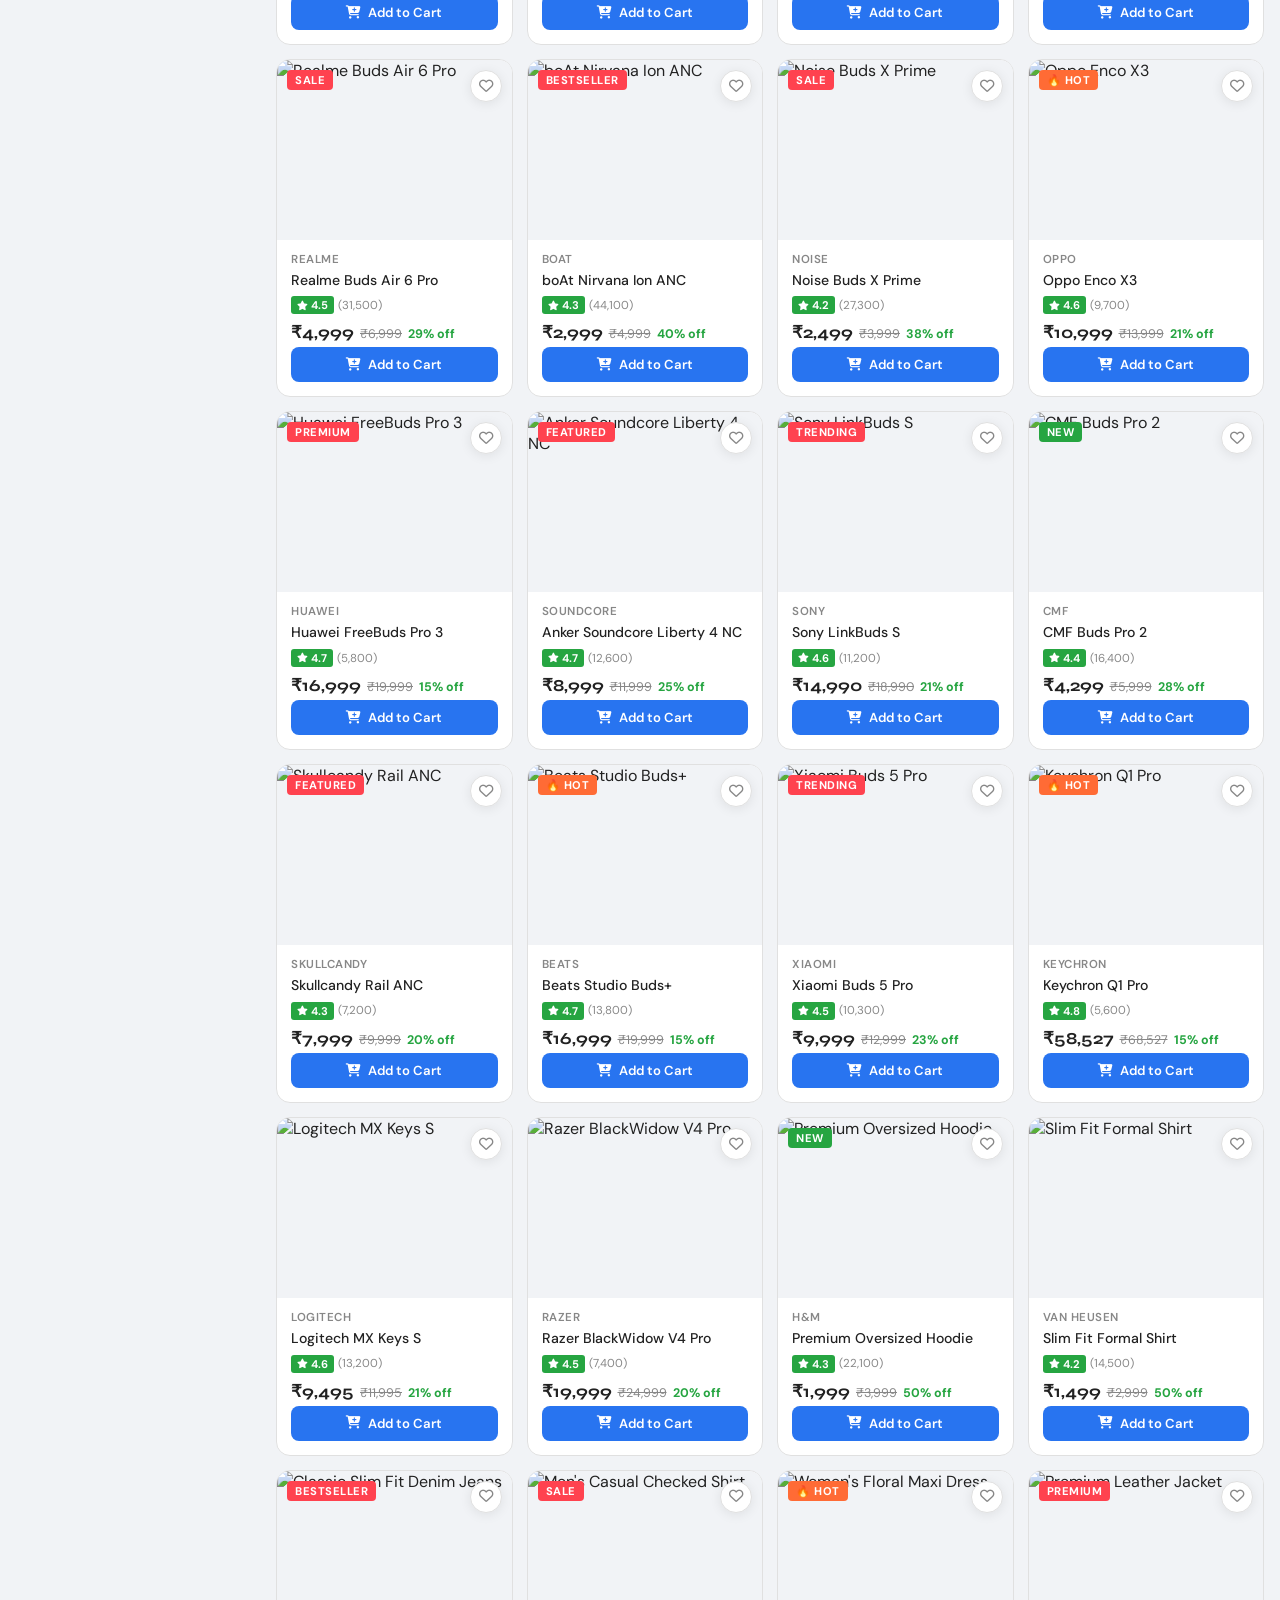
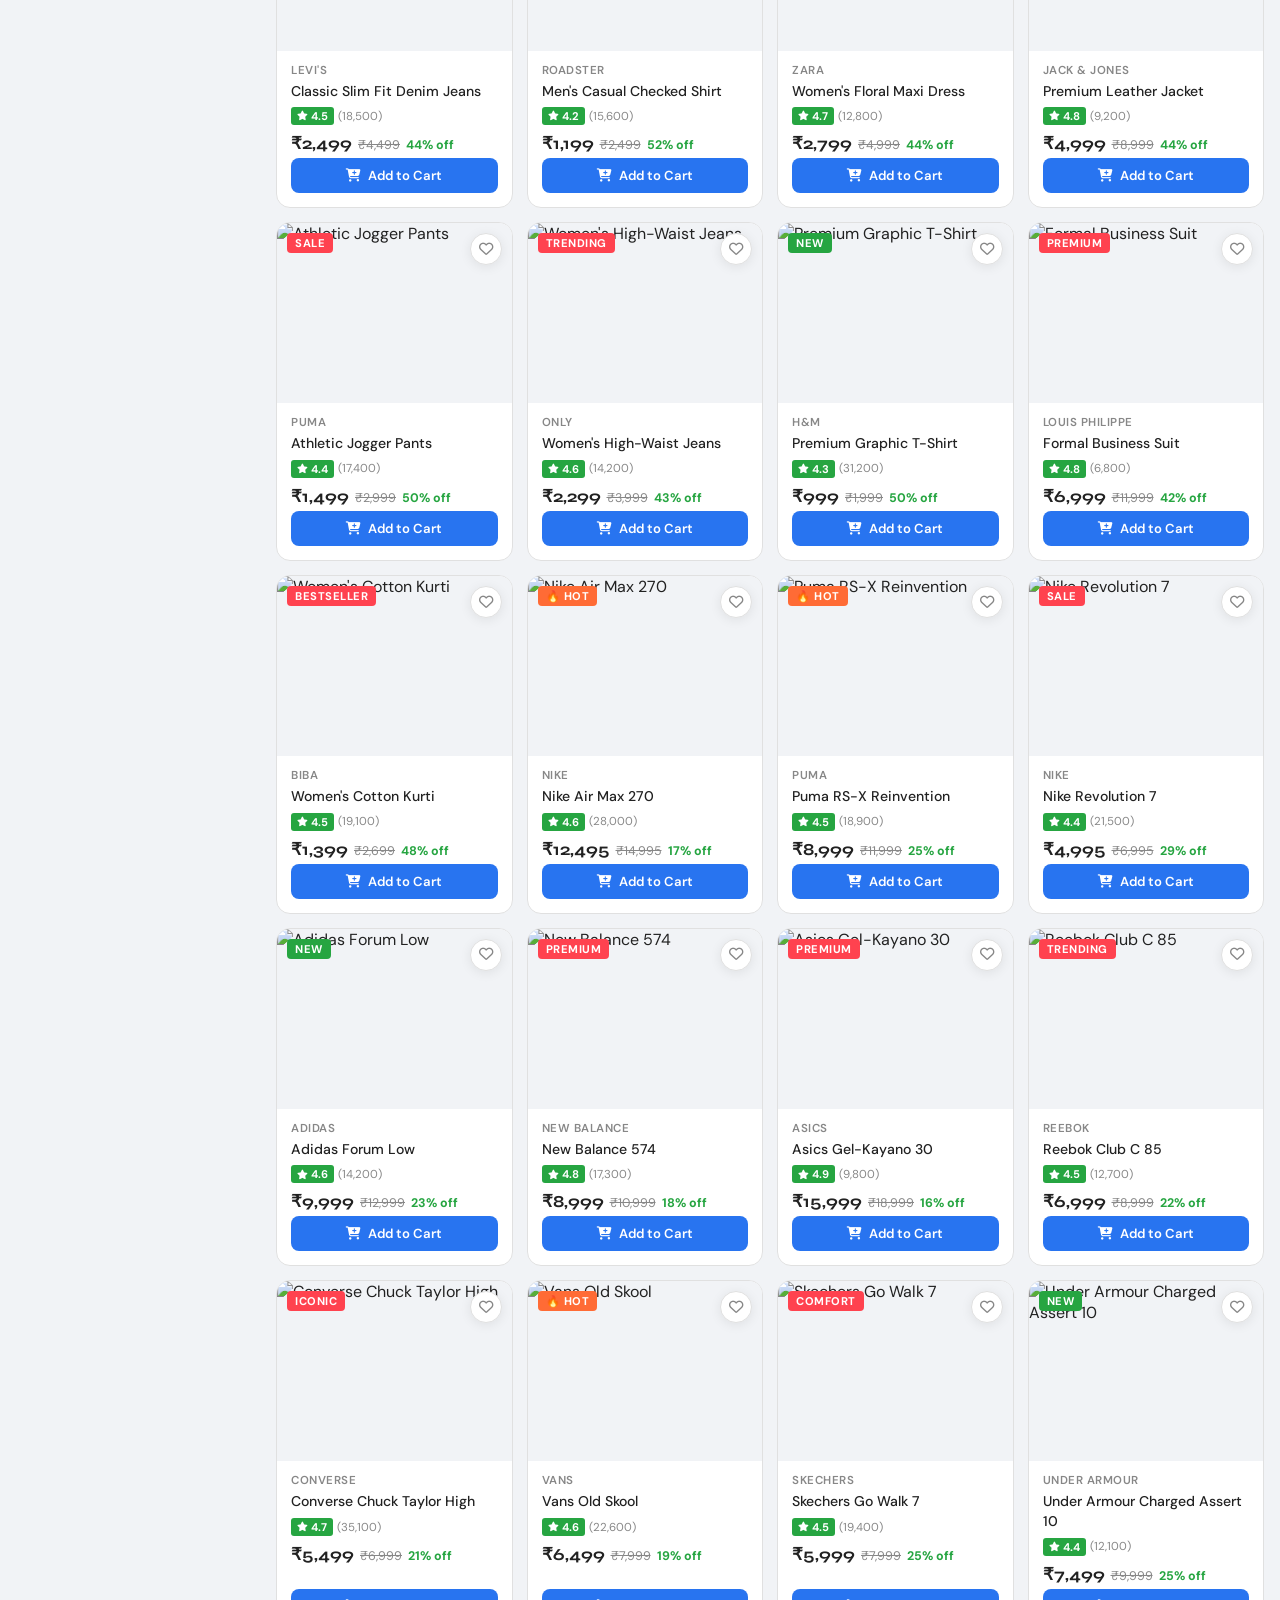
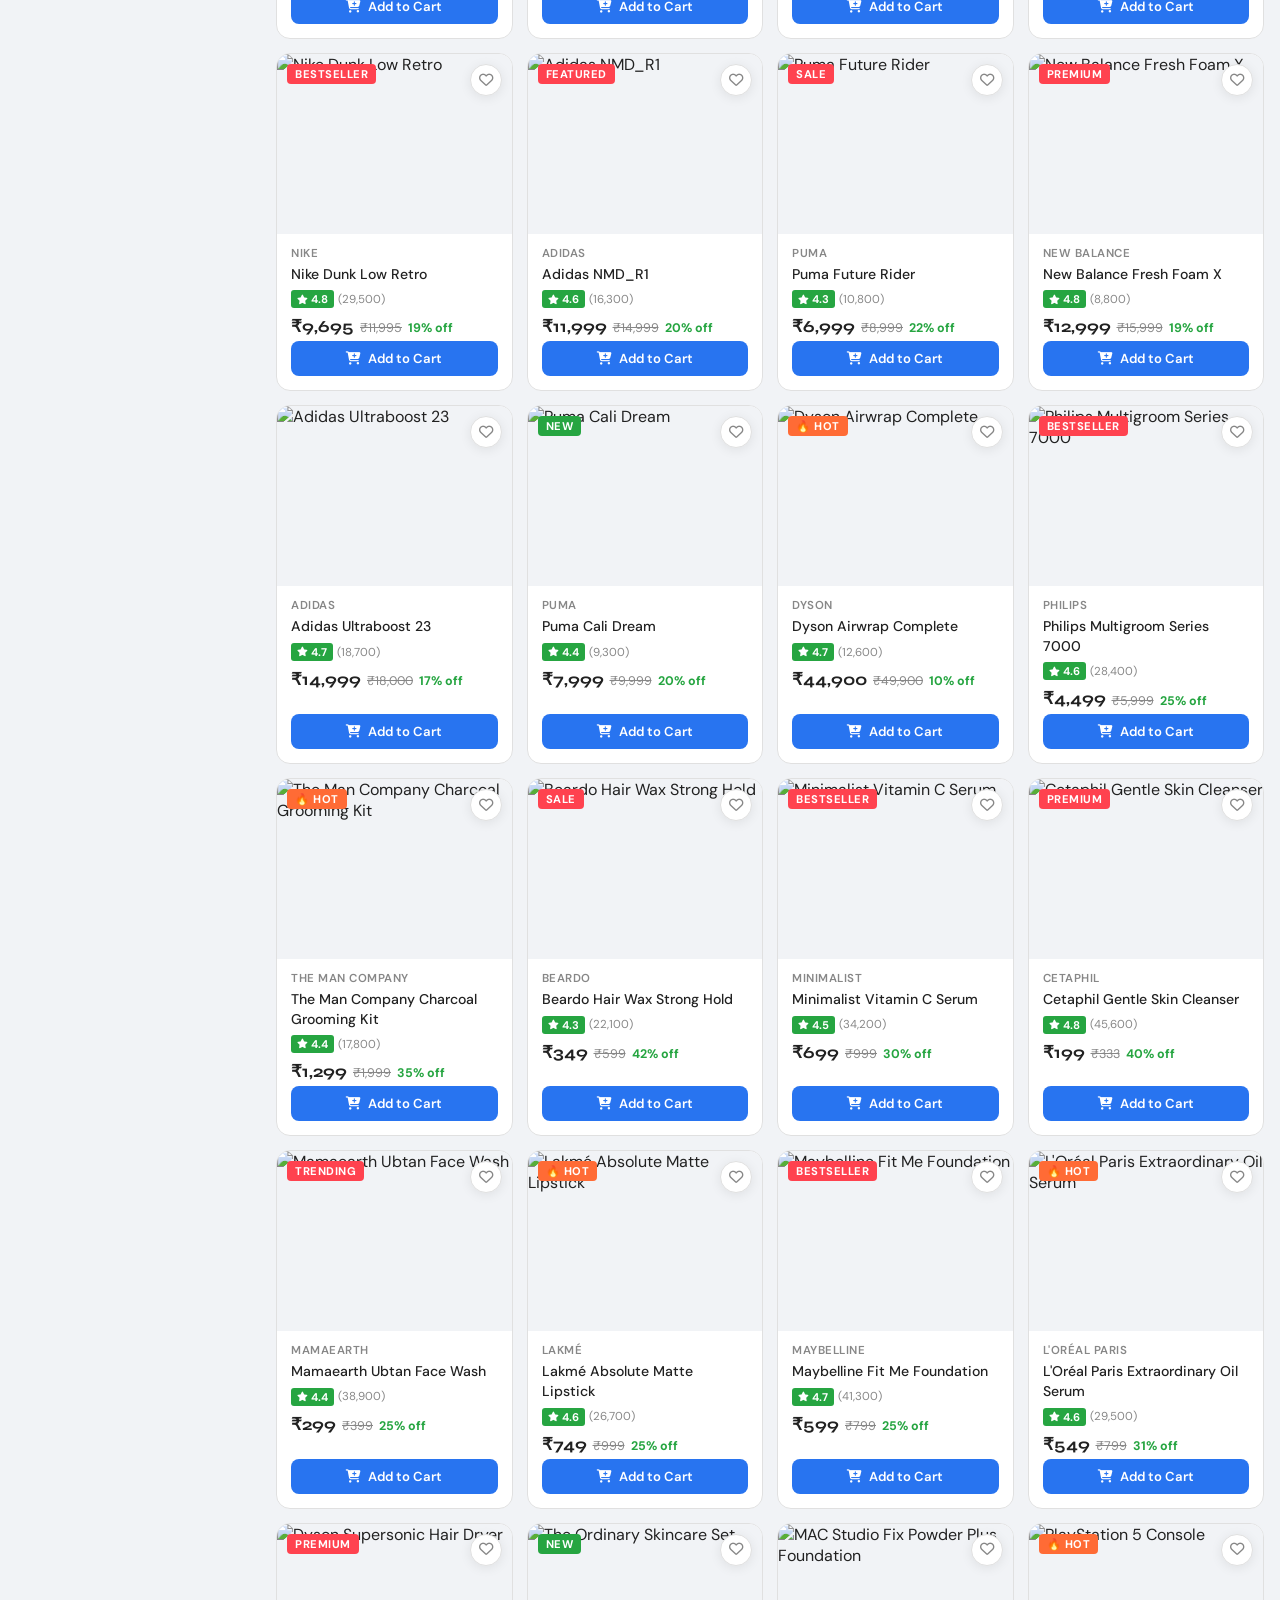
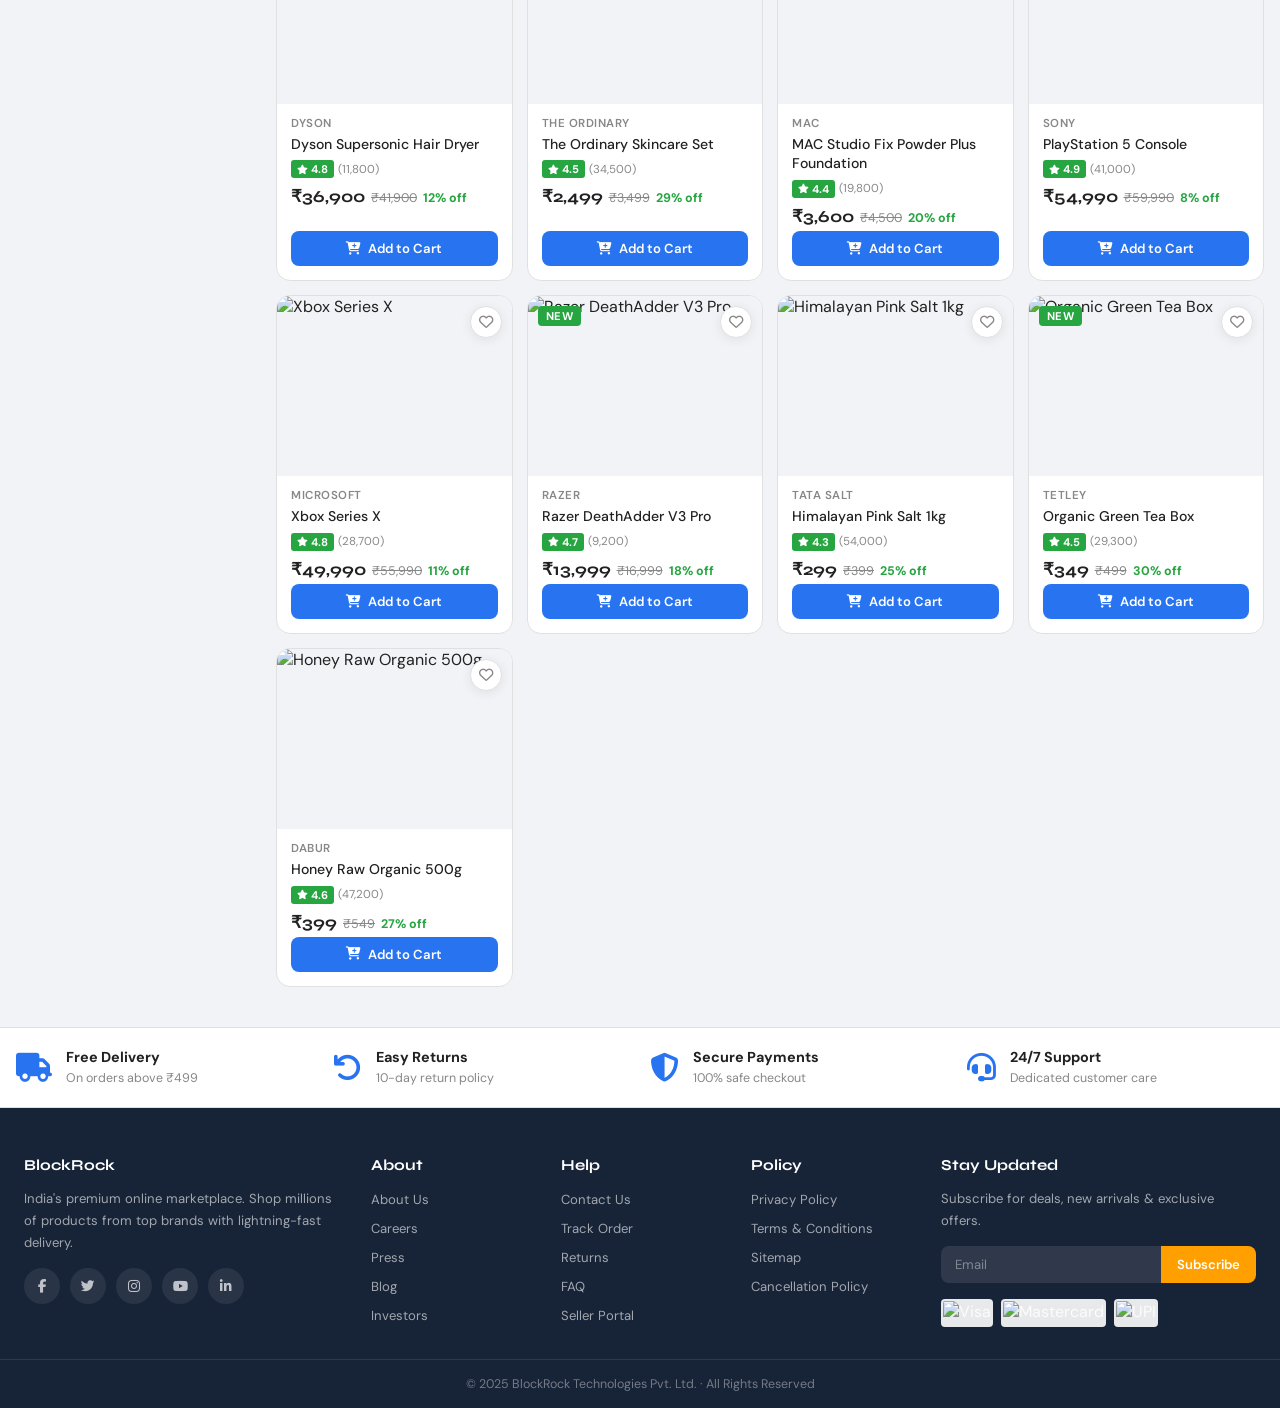
==== commit a8521060: "subscribe buttom add." ====
--- a/index.html
+++ b/index.html
@@ -349,8 +349,8 @@
         <h4>Stay Updated</h4>
         <p>Subscribe for deals, new arrivals & exclusive offers.</p>
         <div class="newsletter-wrap">
-          <input type="email" placeholder="Your email address" />
-          <button>Subscribe</button>
+          <input type="email" placeholder="Email">
+          <button onclick="subscribe()">Subscribe</button>
         </div>
         <div class="payment-icons">
           <img src="https://img.icons8.com/color/48/visa.png" alt="Visa" />
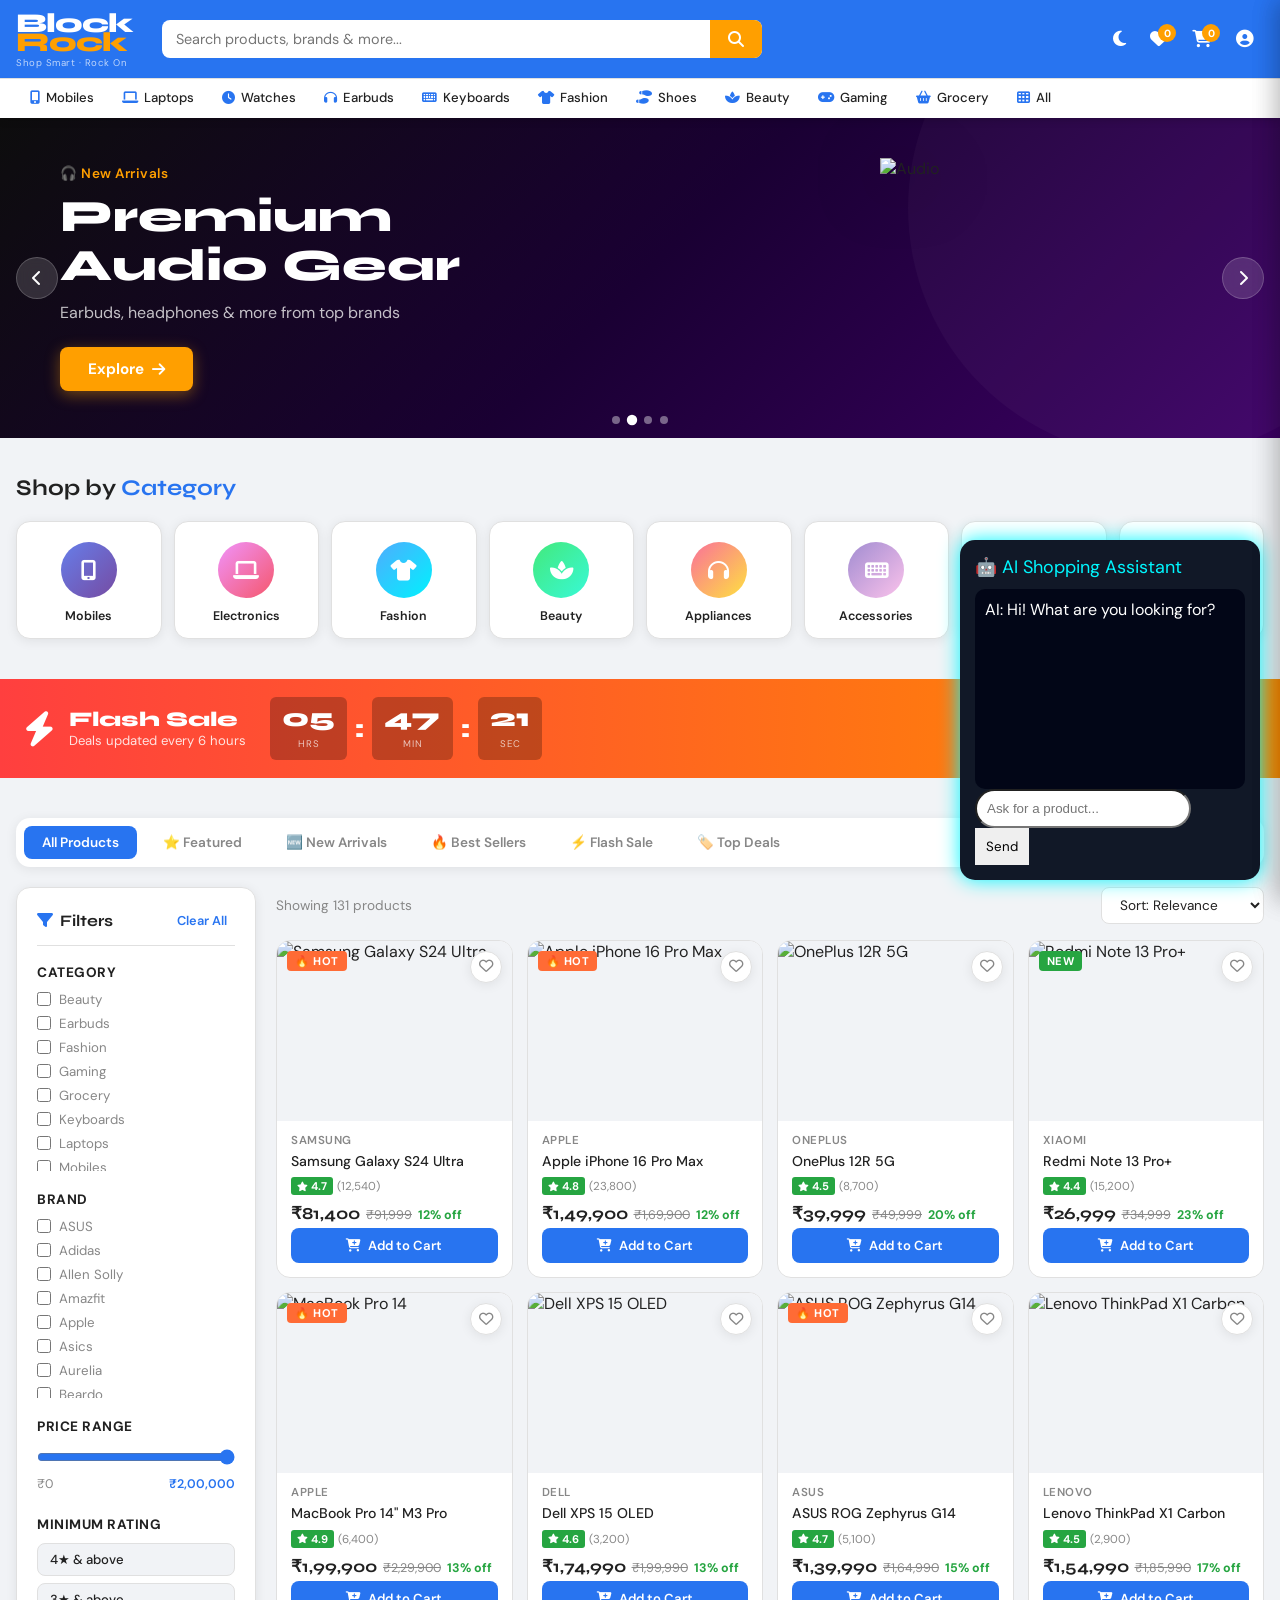
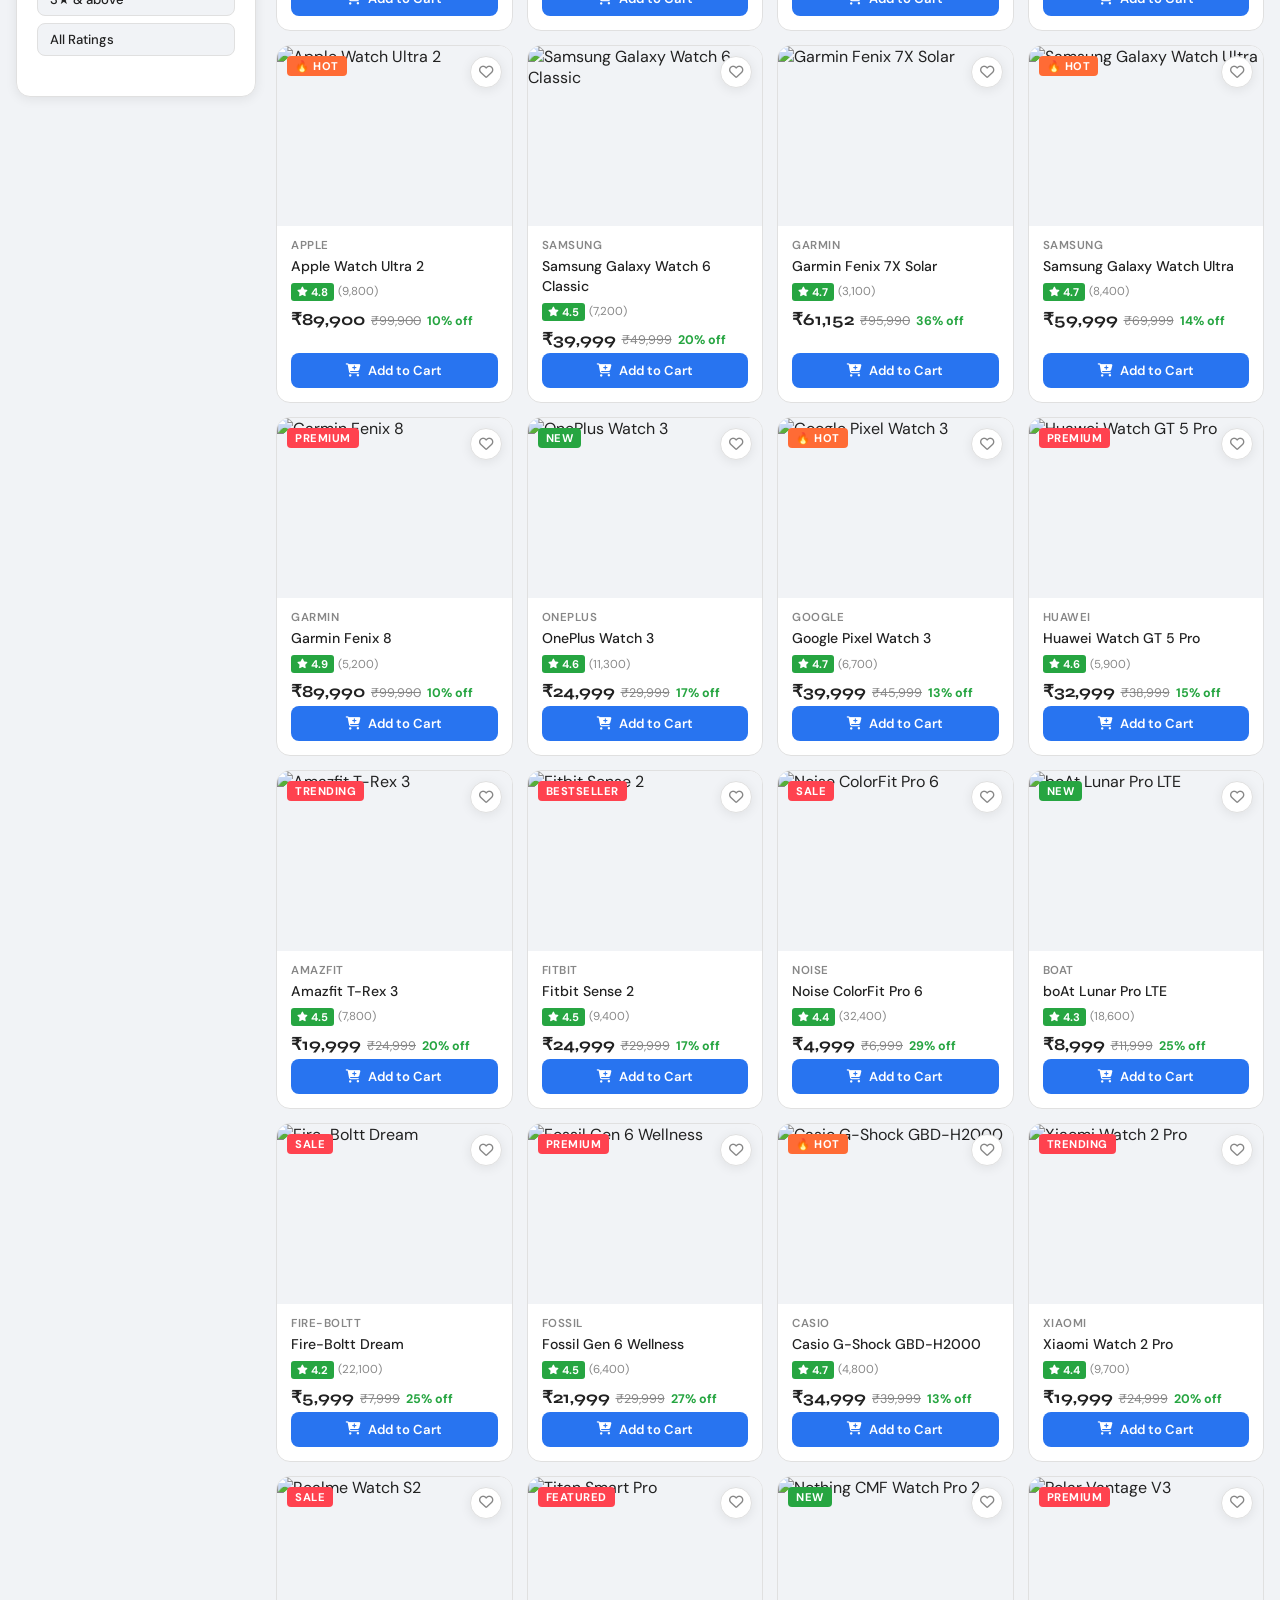
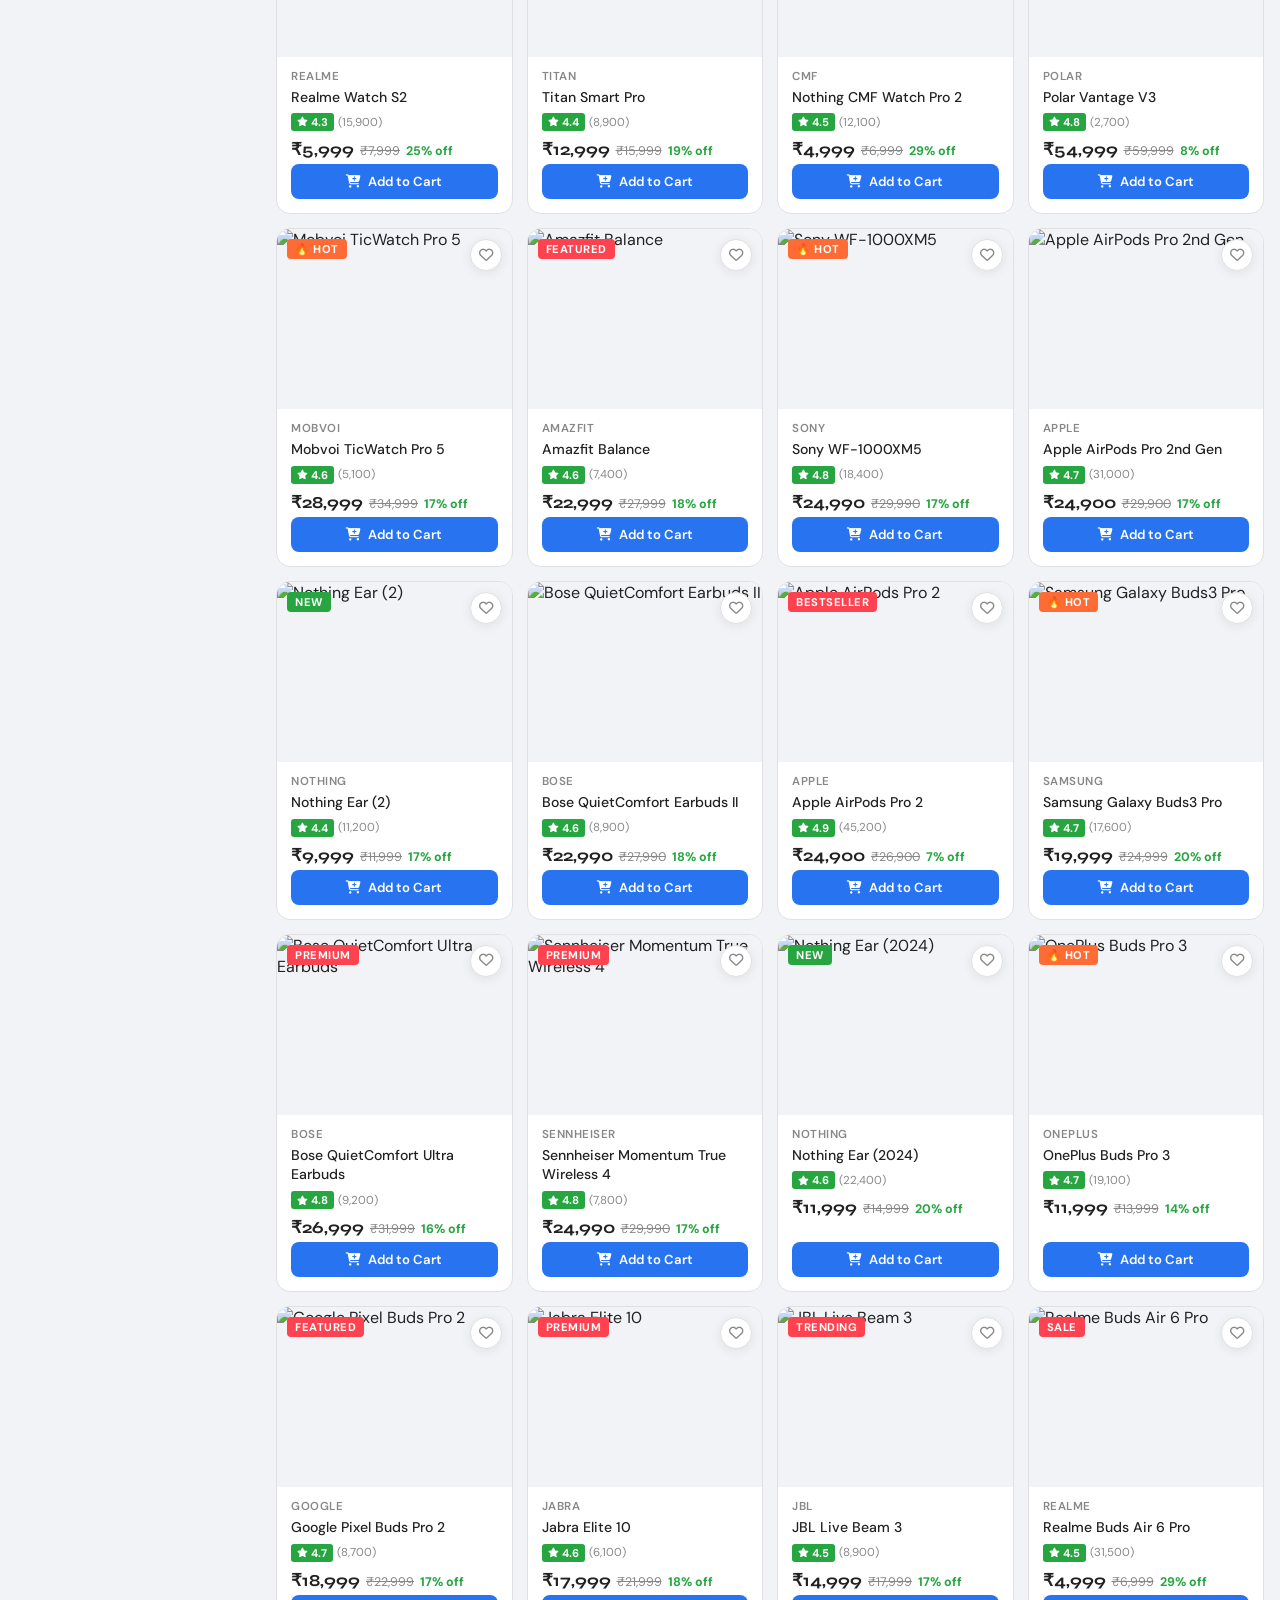
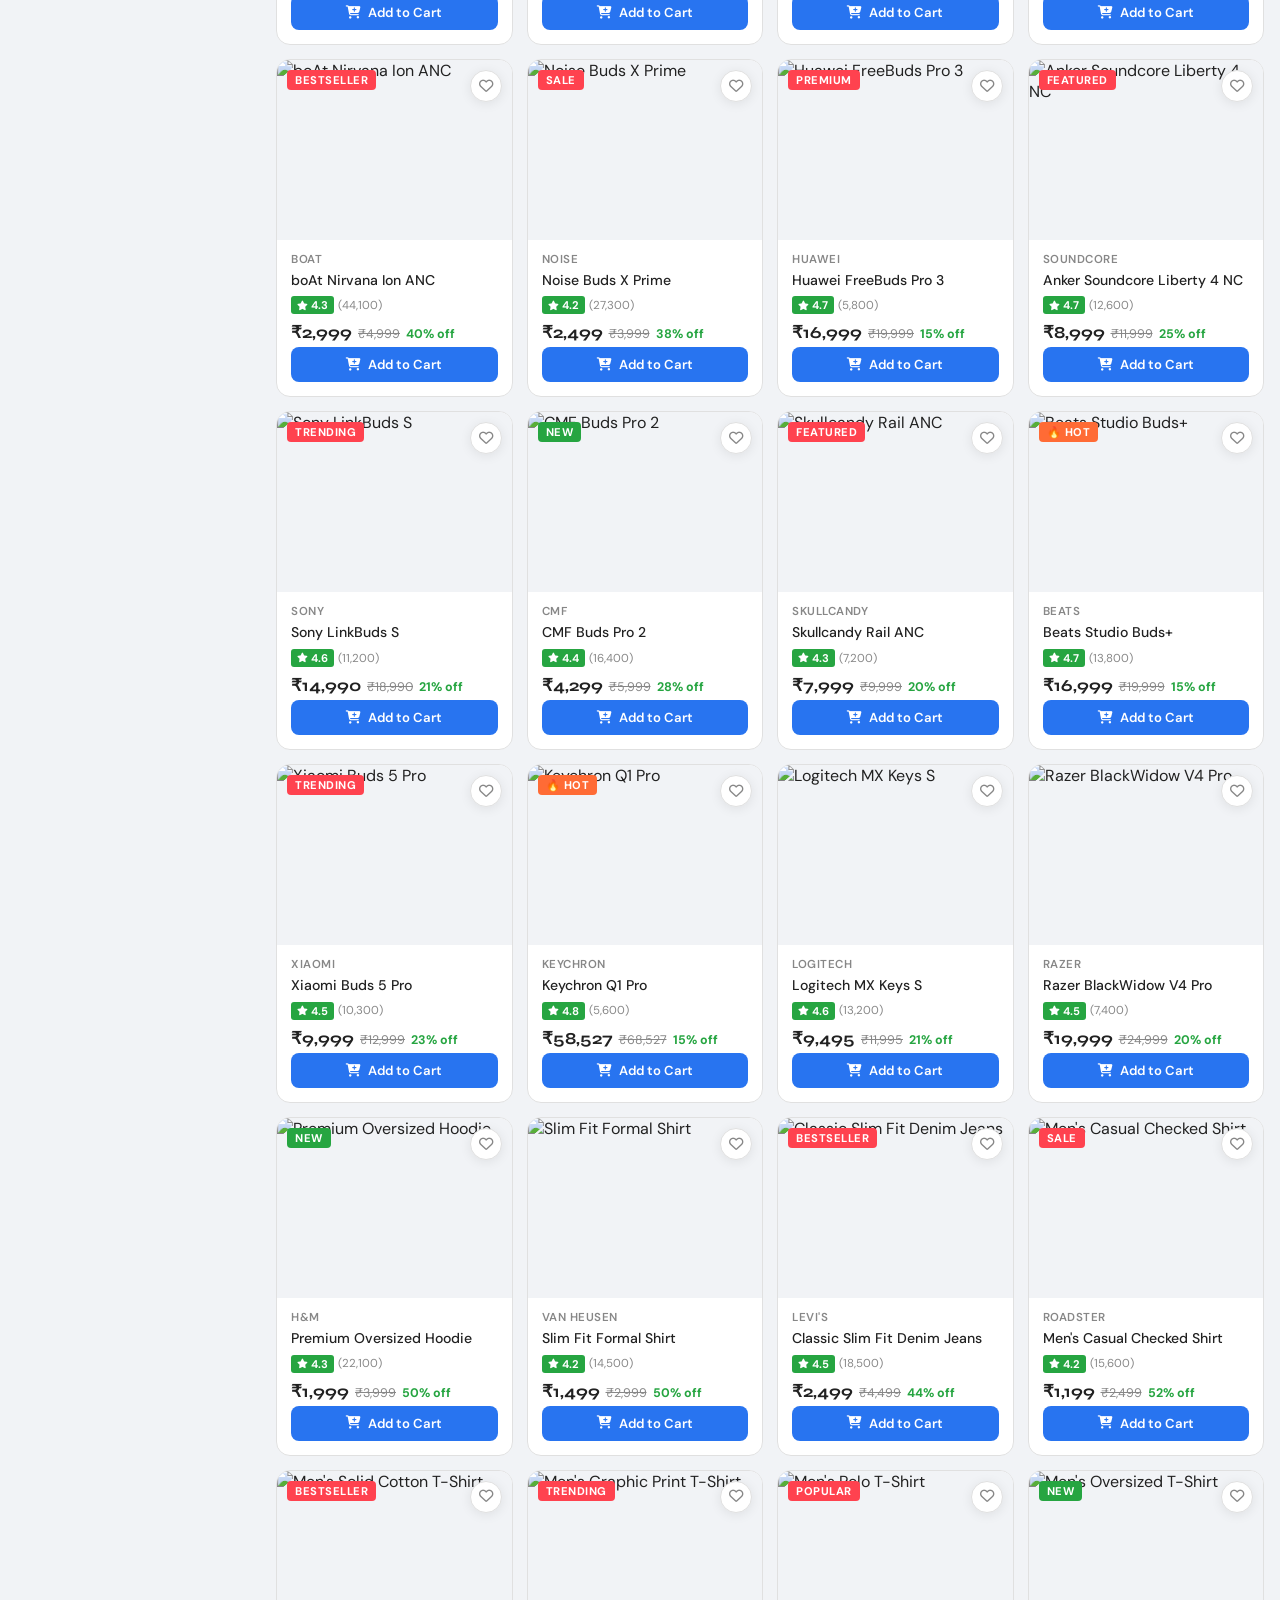
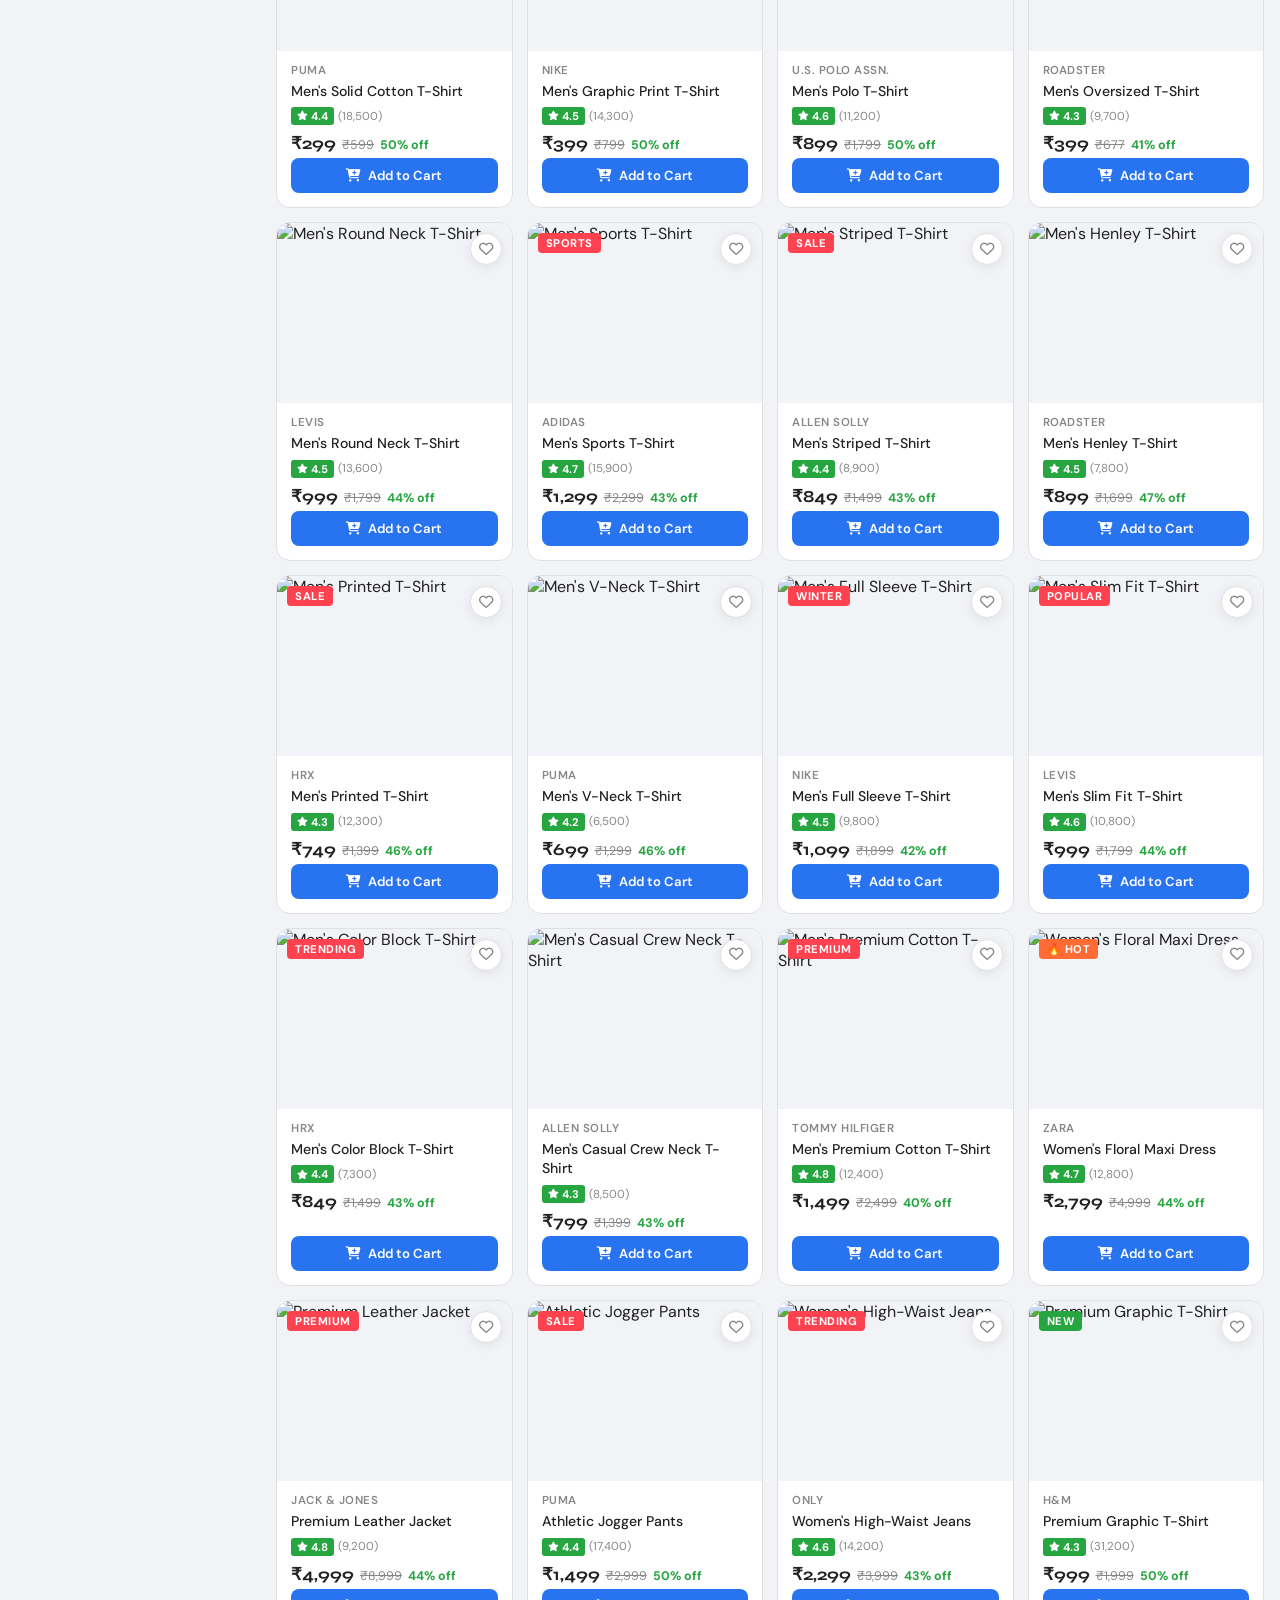
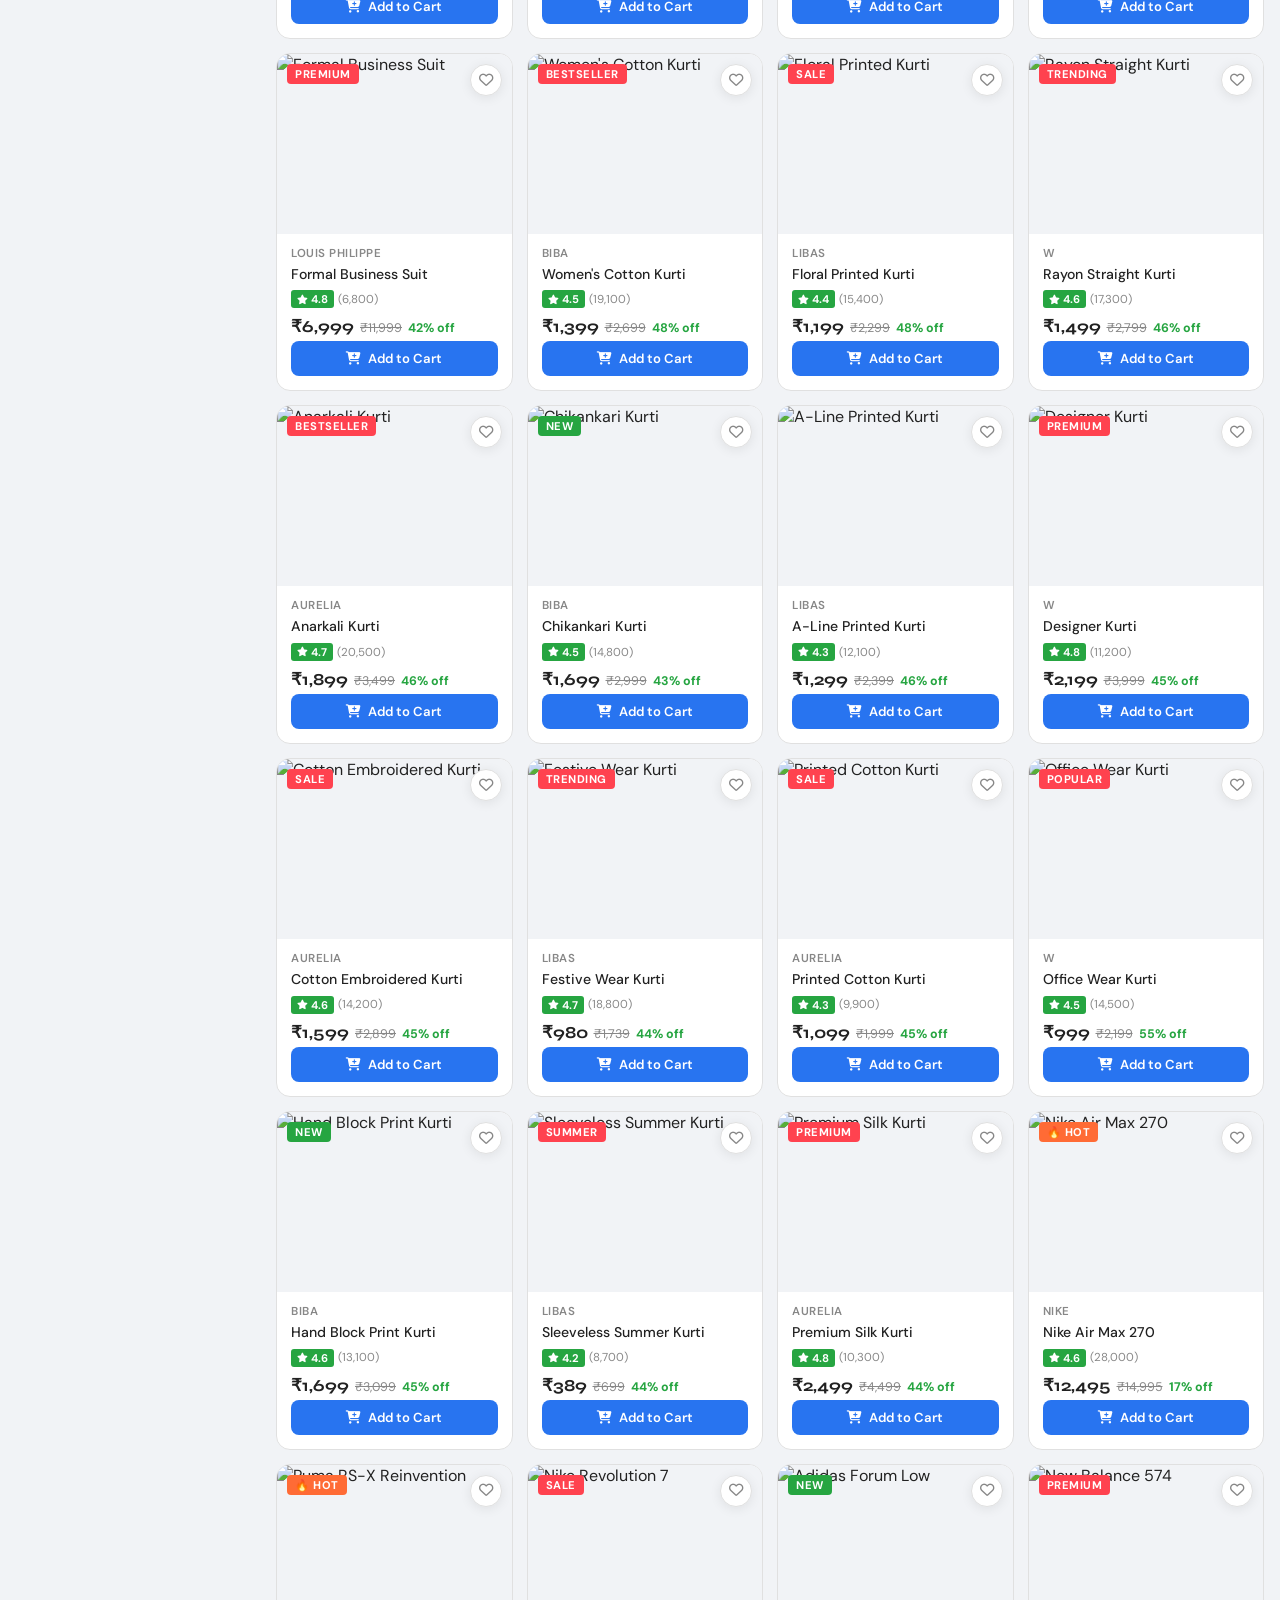
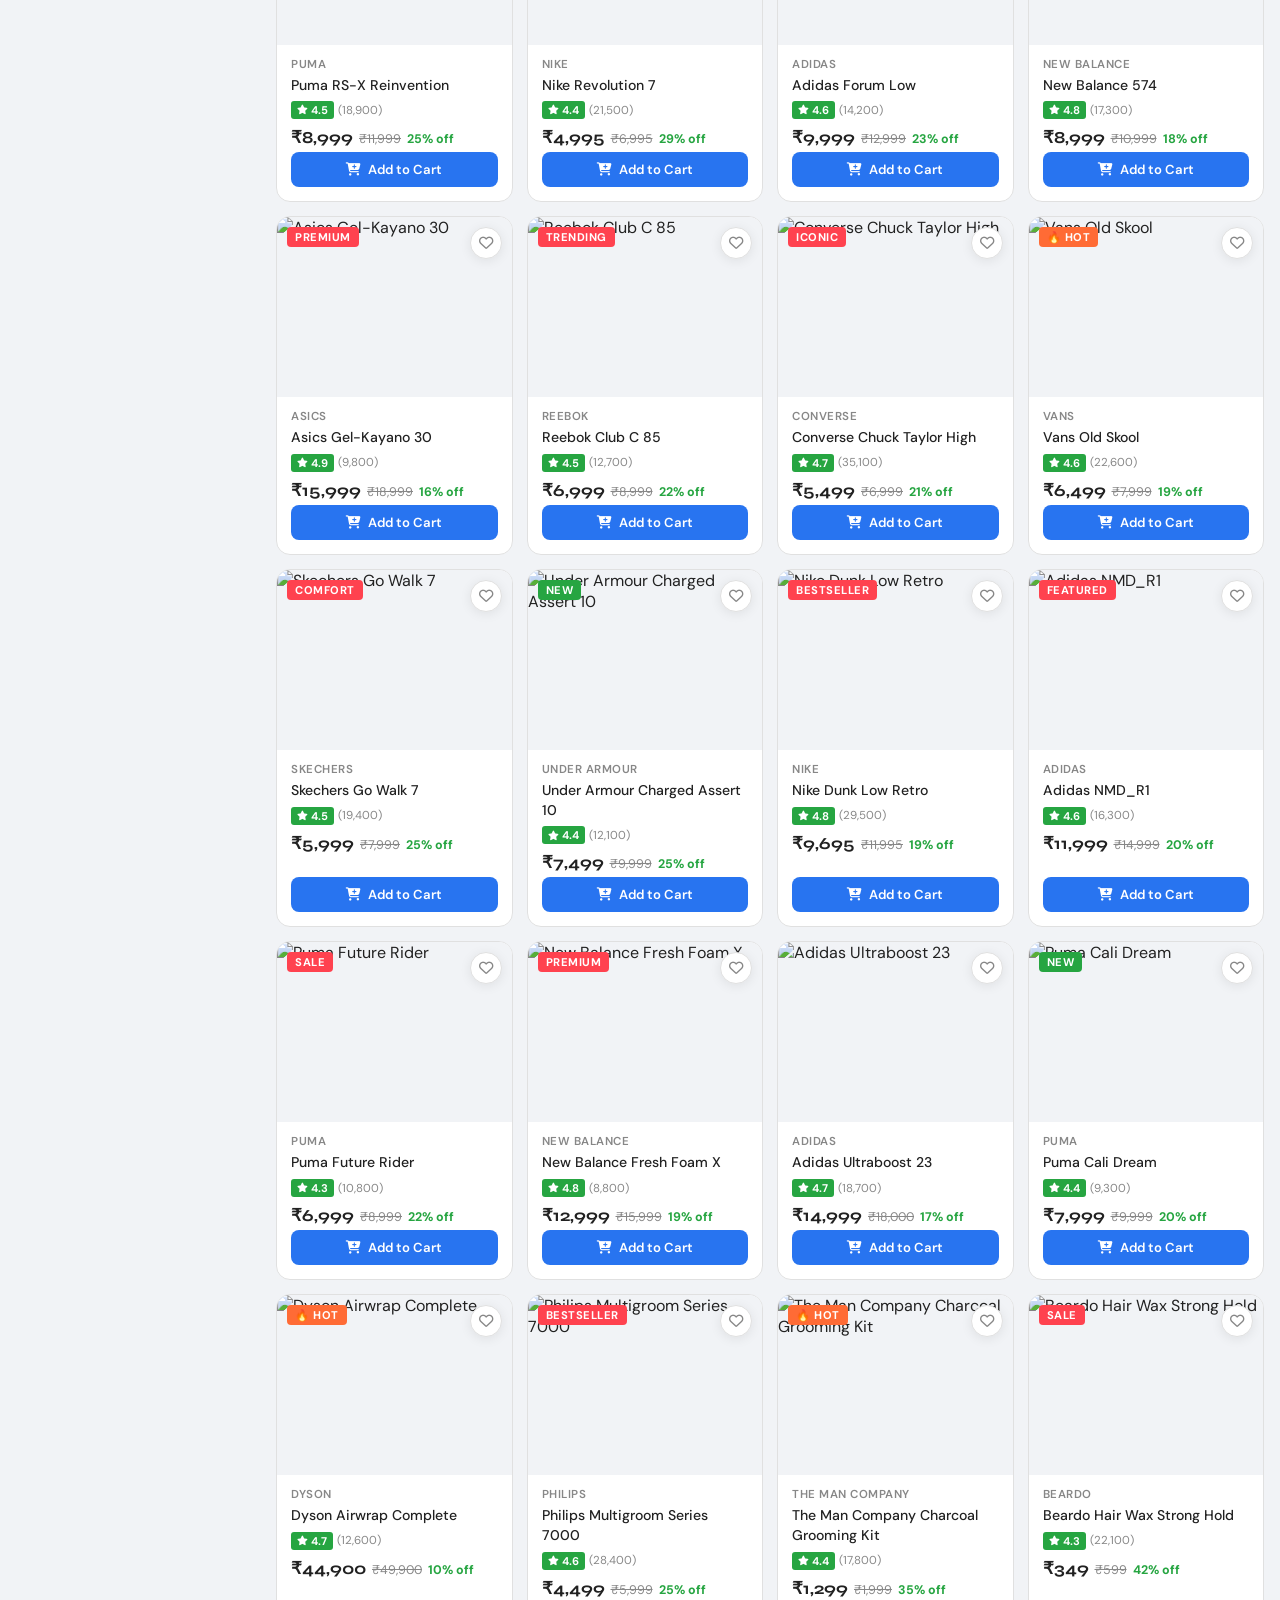
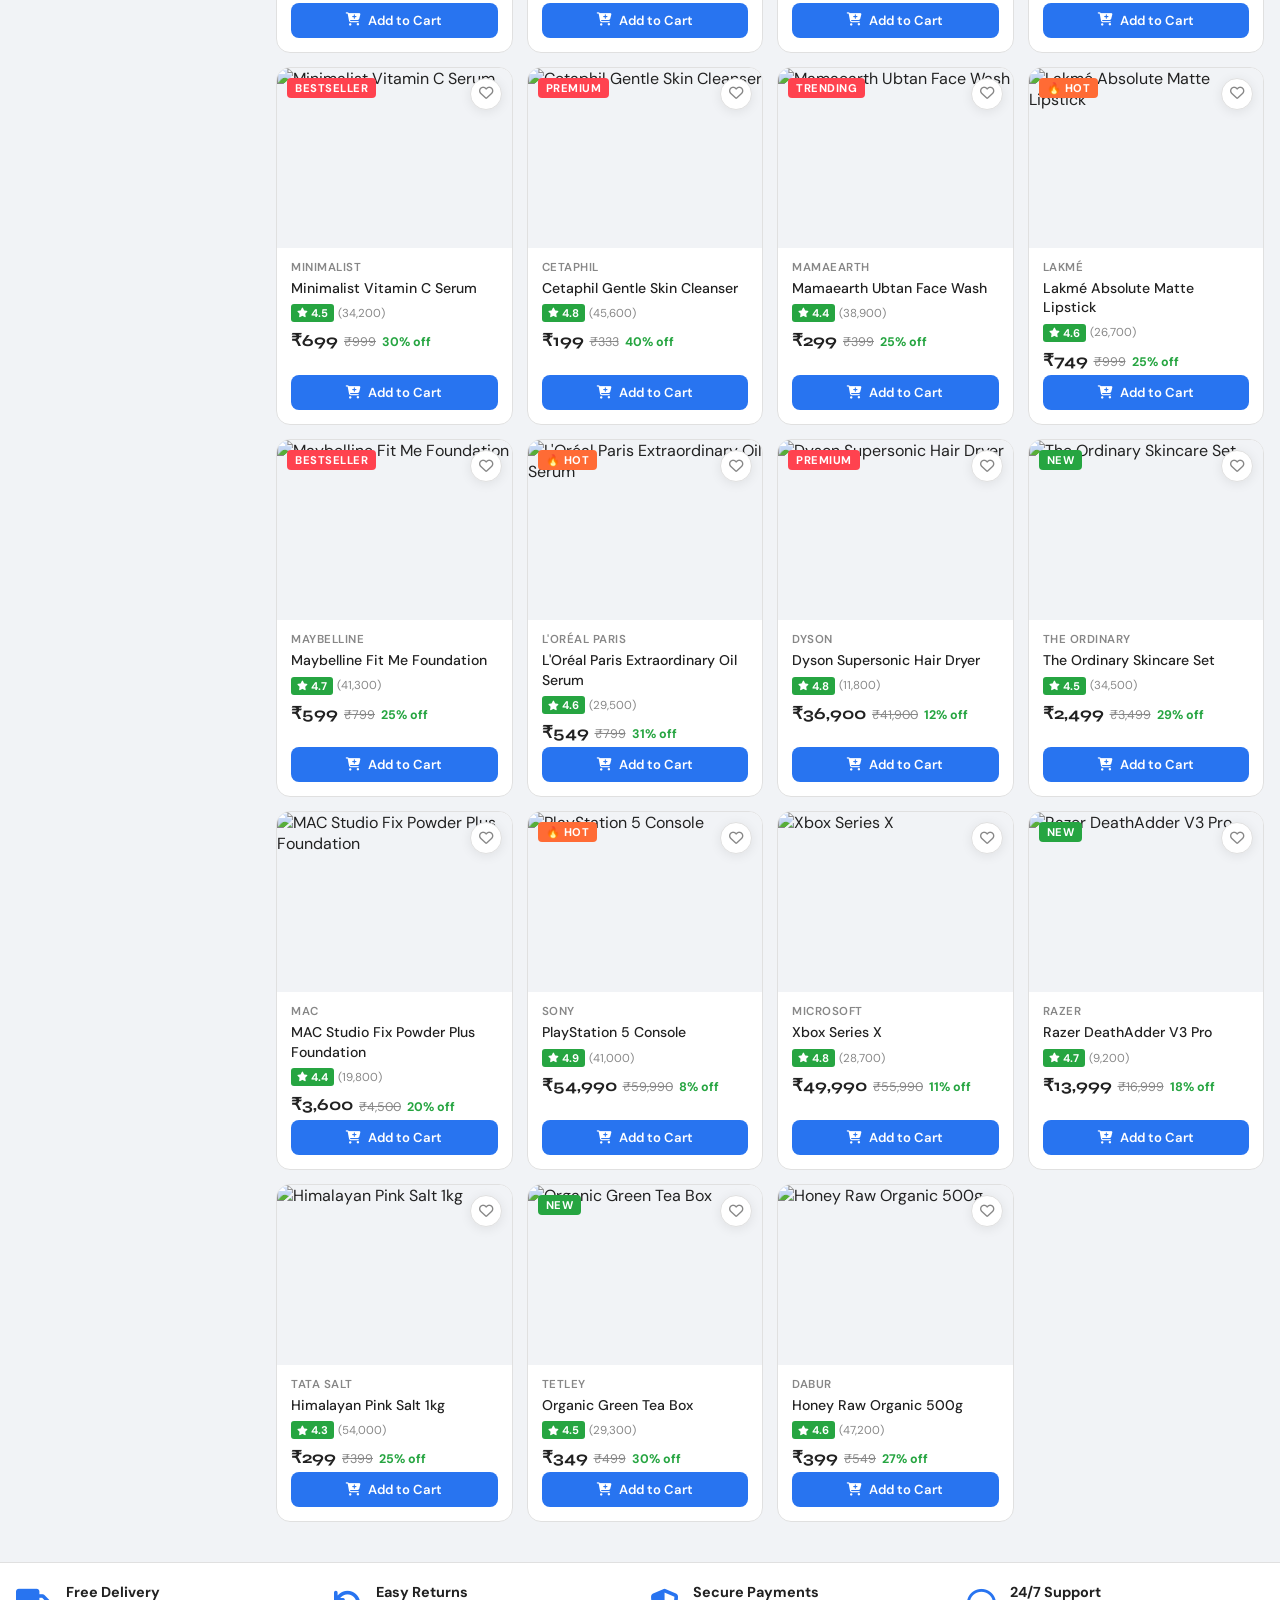
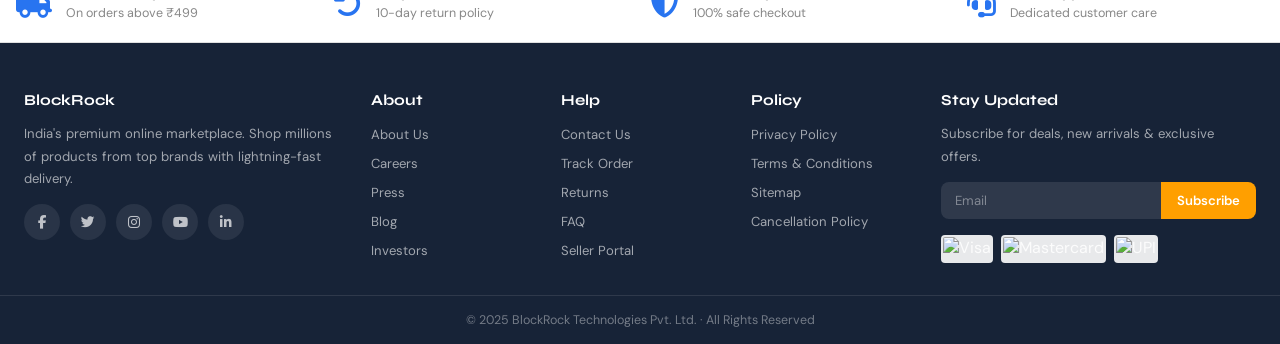
==== commit ffbf346c: "Update index.html" ====
--- a/index.html
+++ b/index.html
@@ -423,6 +423,34 @@
   <button class="scroll-top-btn" id="scrollTopBtn" onclick="scrollToTop()">
     <i class="fas fa-arrow-up"></i>
   </button>
+  <!-- AI Shopping Assistant -->
+
+<div class="ai-box">
+
+    <div class="ai-header">
+        🤖 AI Shopping Assistant
+    </div>
+
+
+    <div id="chat-area">
+        <p>
+        AI: Hi! What are you looking for?
+        </p>
+    </div>
+
+
+    <input 
+    type="text"
+    id="user-message"
+    placeholder="Ask for a product...">
+
+
+    <button onclick="askAI()">
+    Send
+    </button>
+
+
+</div>
 
   <script src="script.js"></script>
 </body>
--- a/style.css
+++ b/style.css
@@ -963,4 +963,54 @@
   .cart-sidebar, .wishlist-sidebar { width: 100vw; }
   .footer-top { grid-template-columns: 1fr; }
   .promo-strip { grid-template-columns: 1fr; }
+}
+.ai-box{
+
+position:fixed;
+right:20px;
+bottom:20px;
+width:300px;
+background:#111827;
+color:white;
+border-radius:15px;
+padding:15px;
+box-shadow:0 0 20px #00f7ff;
+
+}
+
+
+.ai-header{
+
+font-size:18px;
+color:#00f7ff;
+margin-bottom:10px;
+
+}
+
+
+#chat-area{
+
+height:200px;
+overflow:auto;
+background:#020617;
+padding:10px;
+border-radius:10px;
+
+}
+
+
+.ai-box input{
+
+width:80%;
+padding:10px;
+border-radius:20px;
+
+}
+
+
+.ai-box button{
+
+width:20%;
+padding:10px;
+
 }
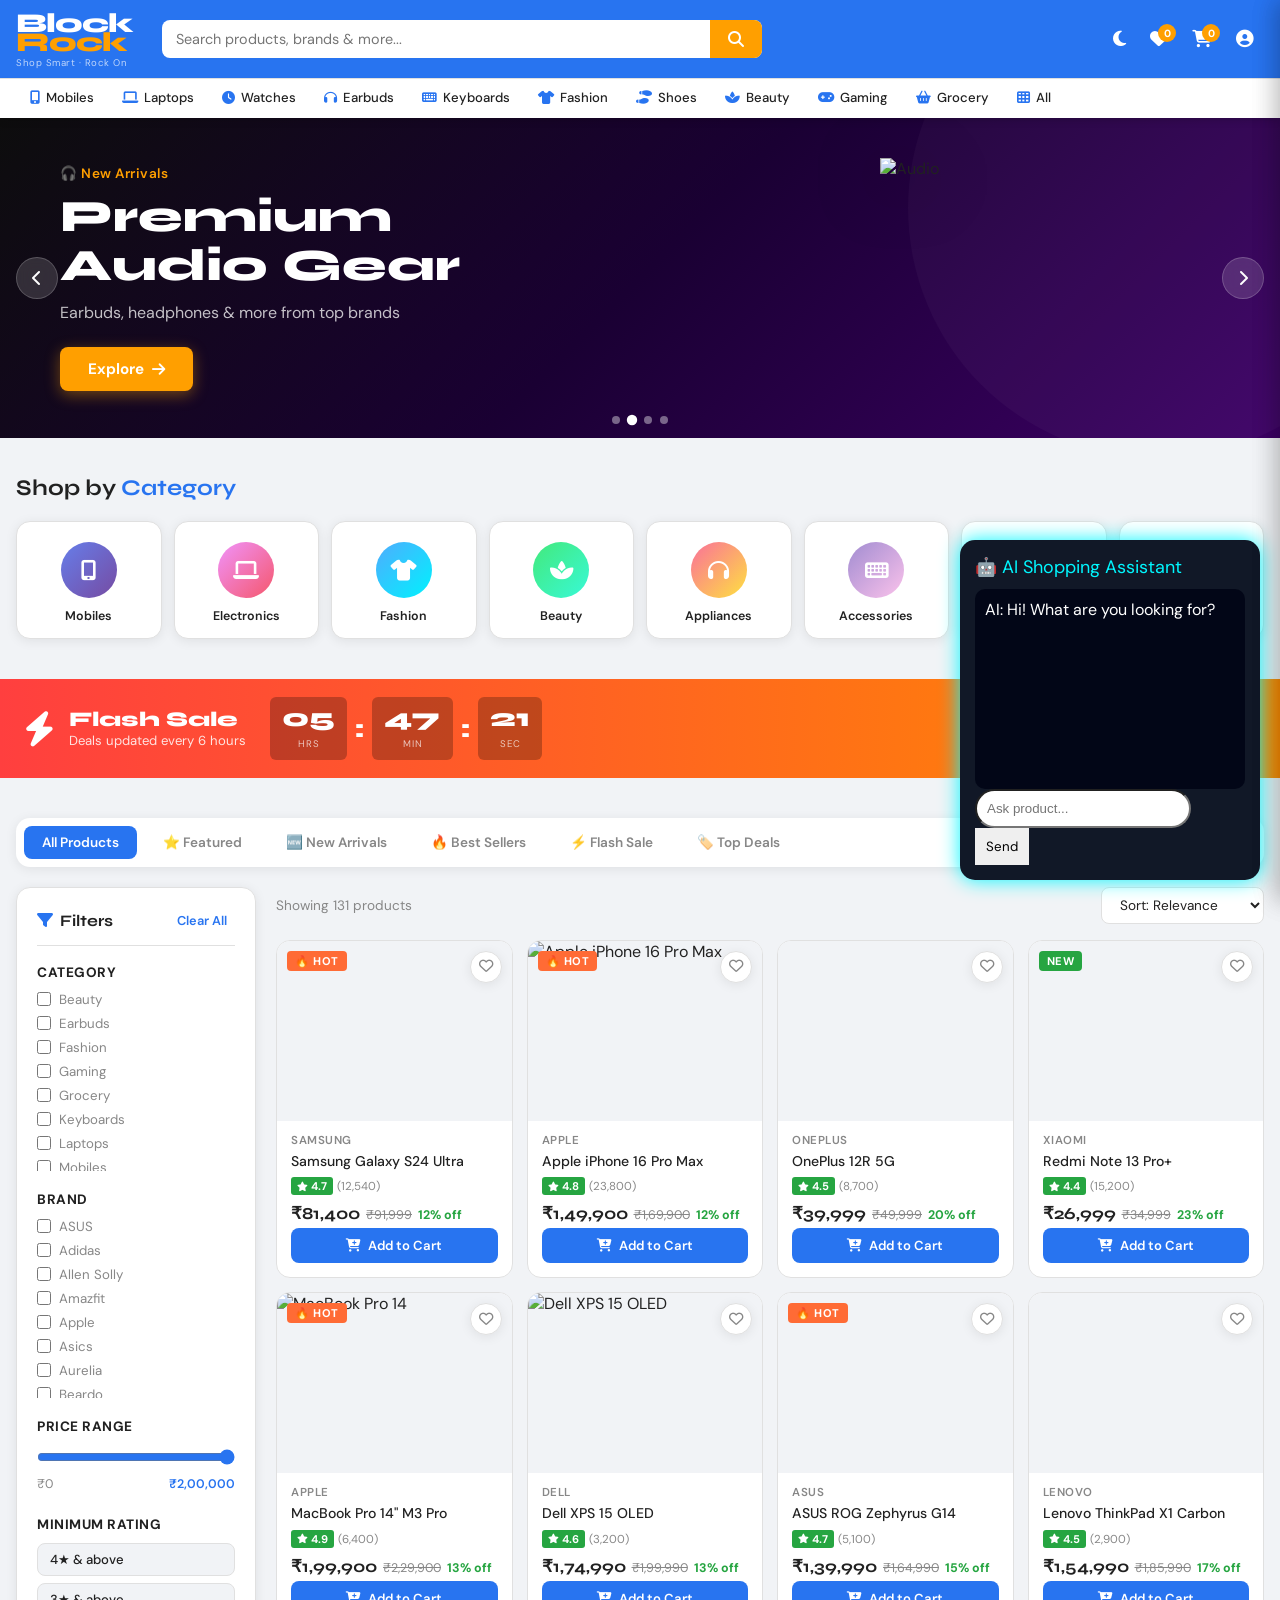
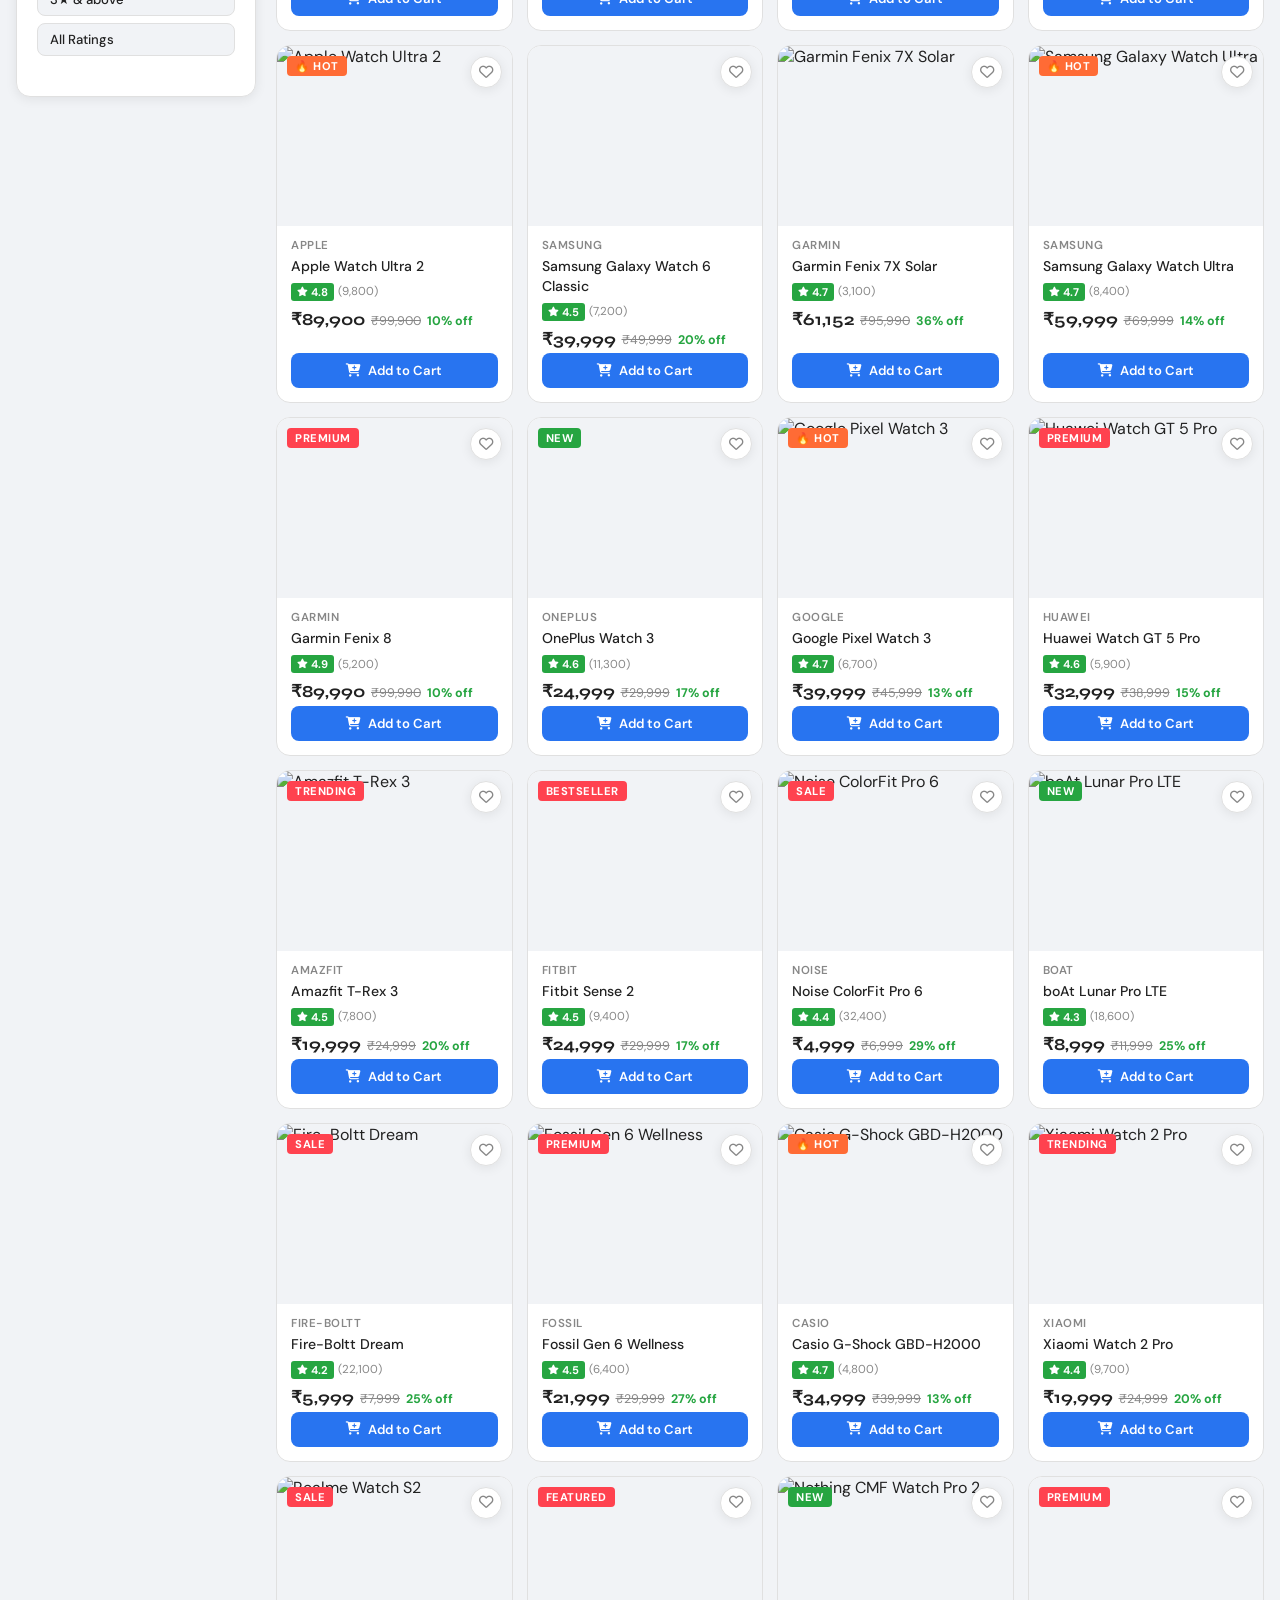
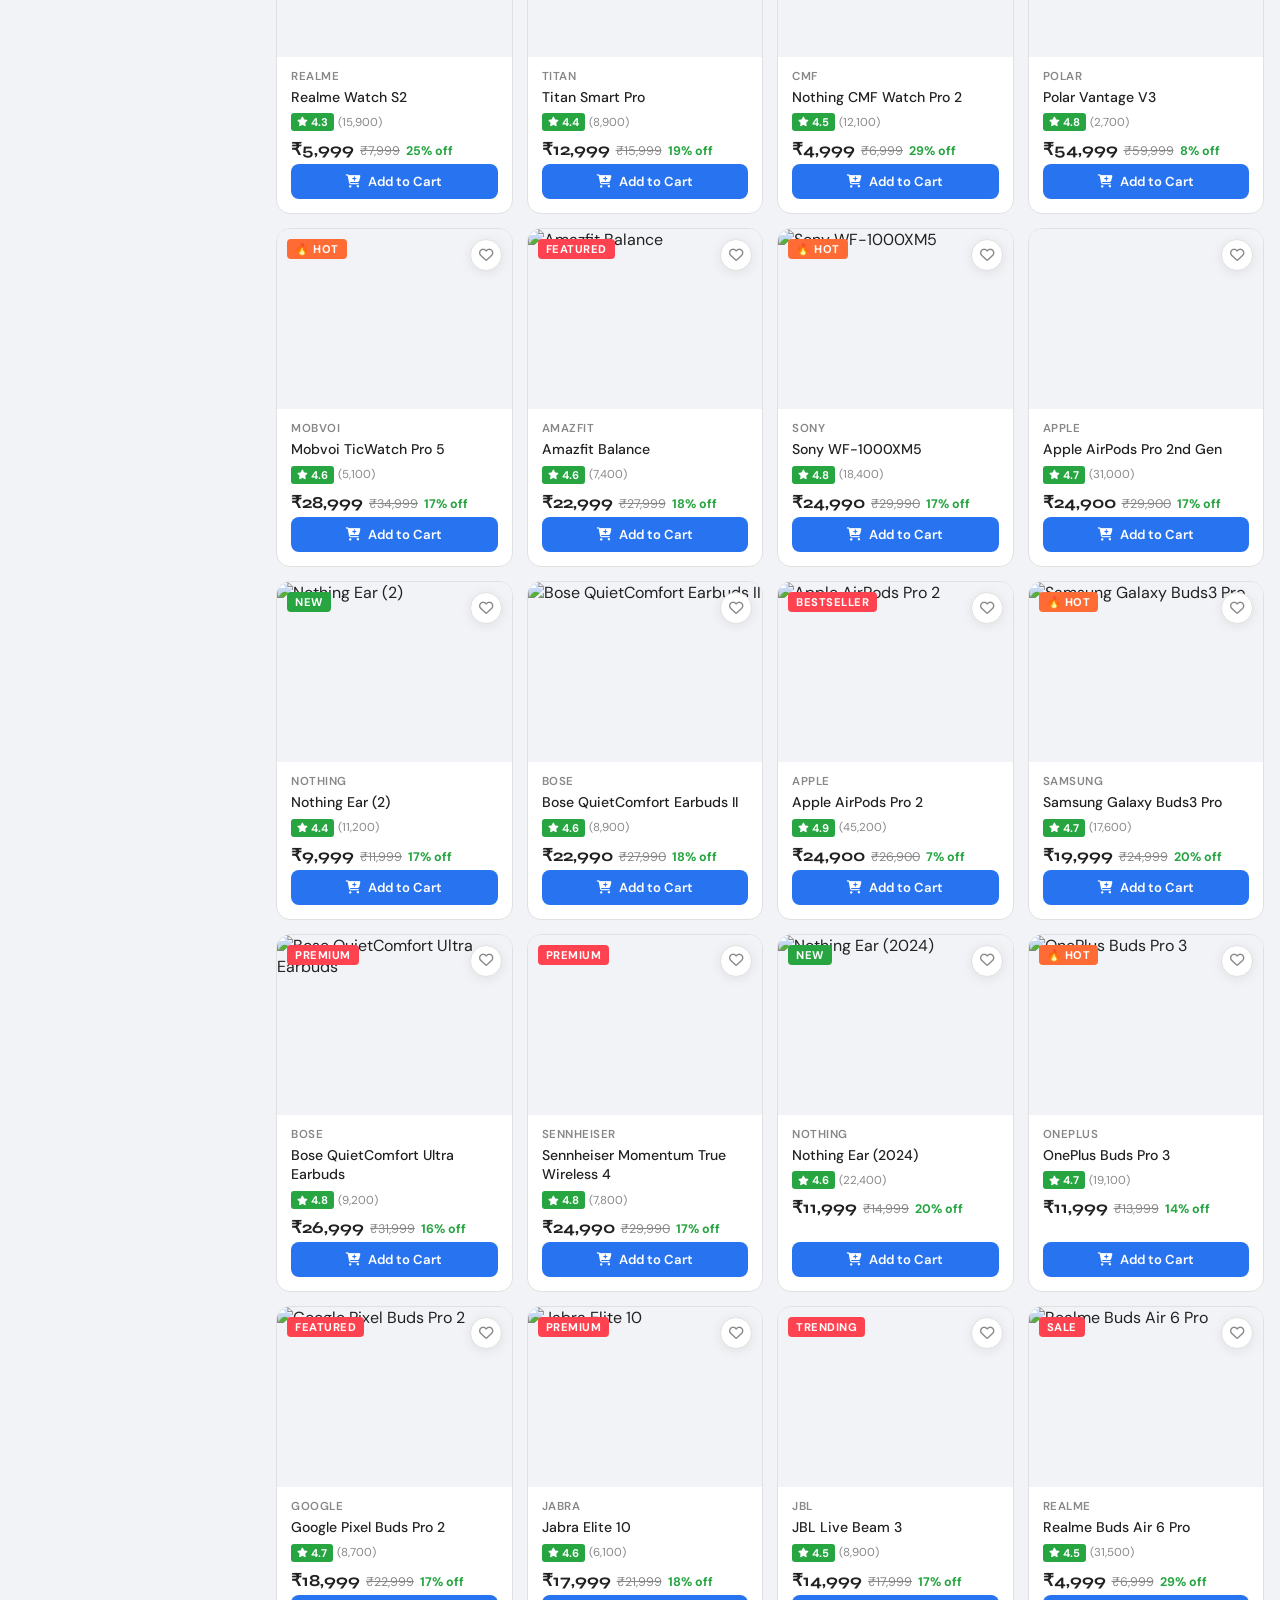
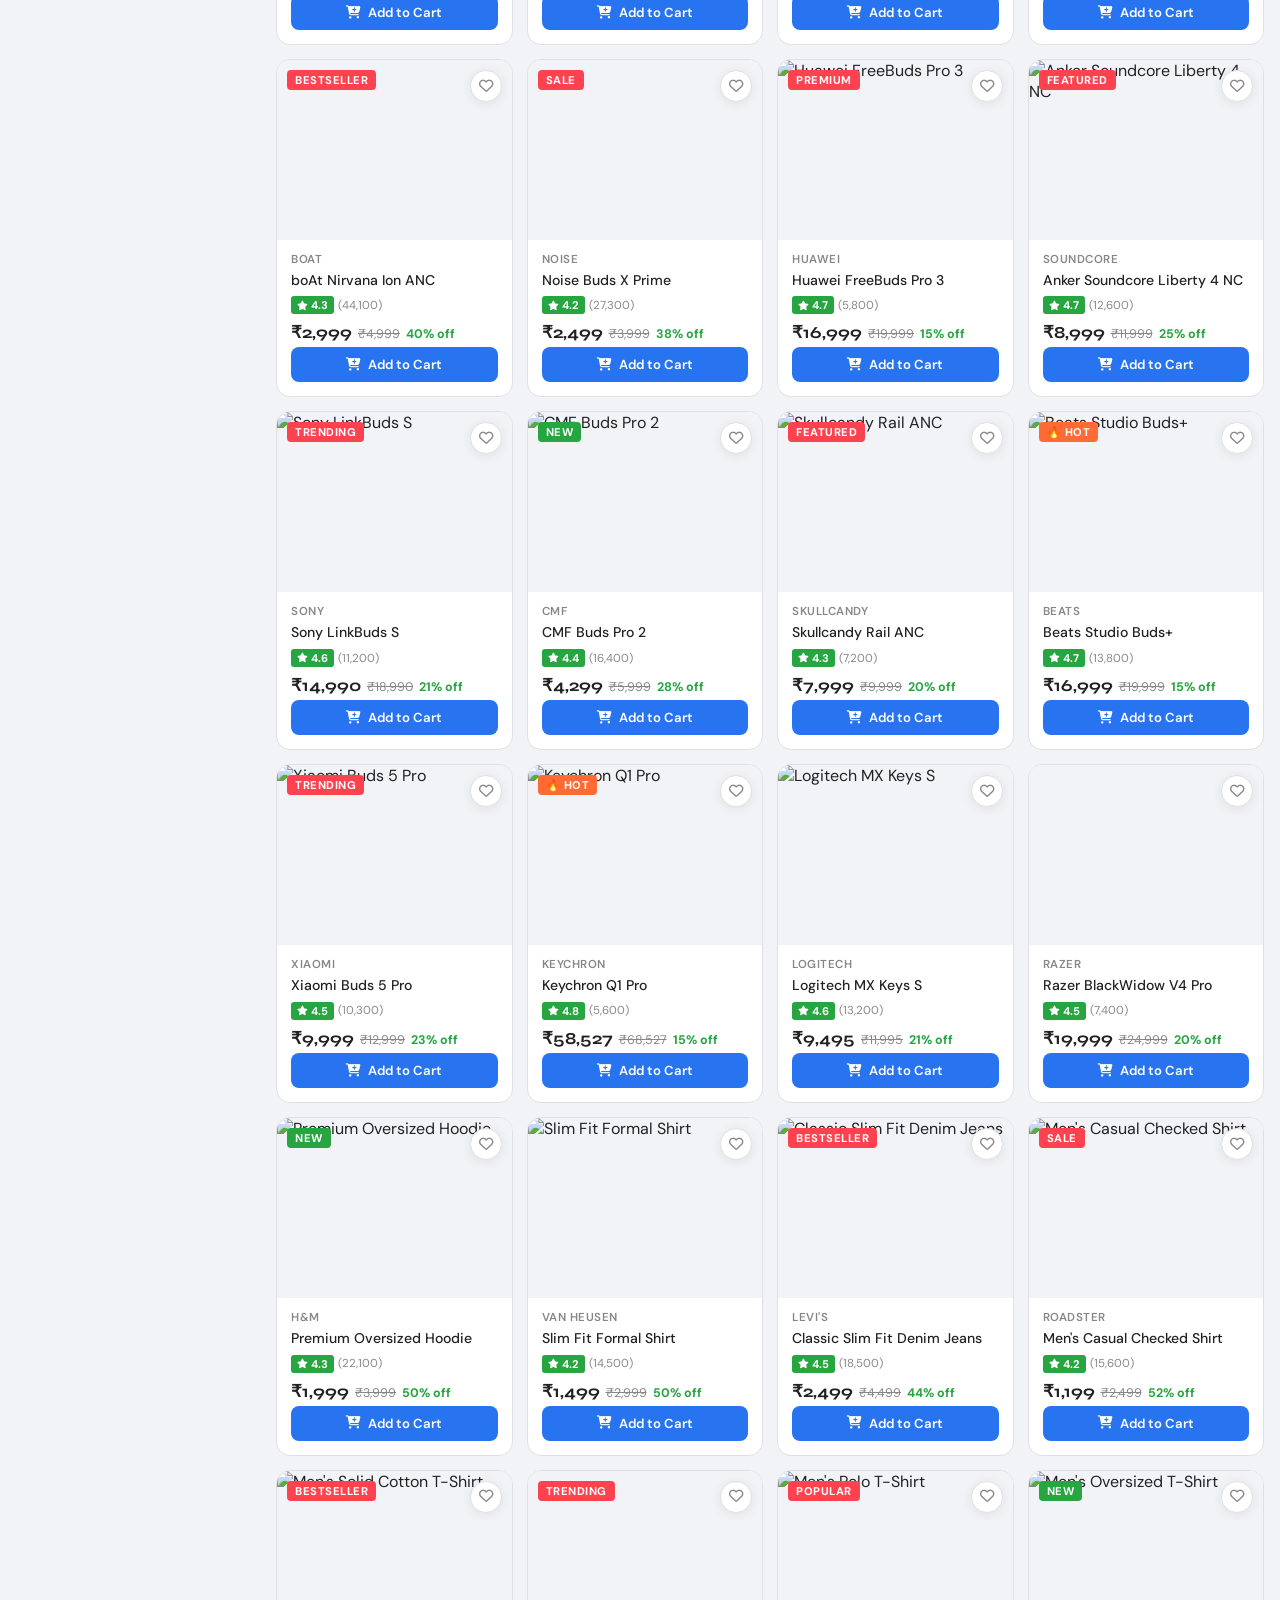
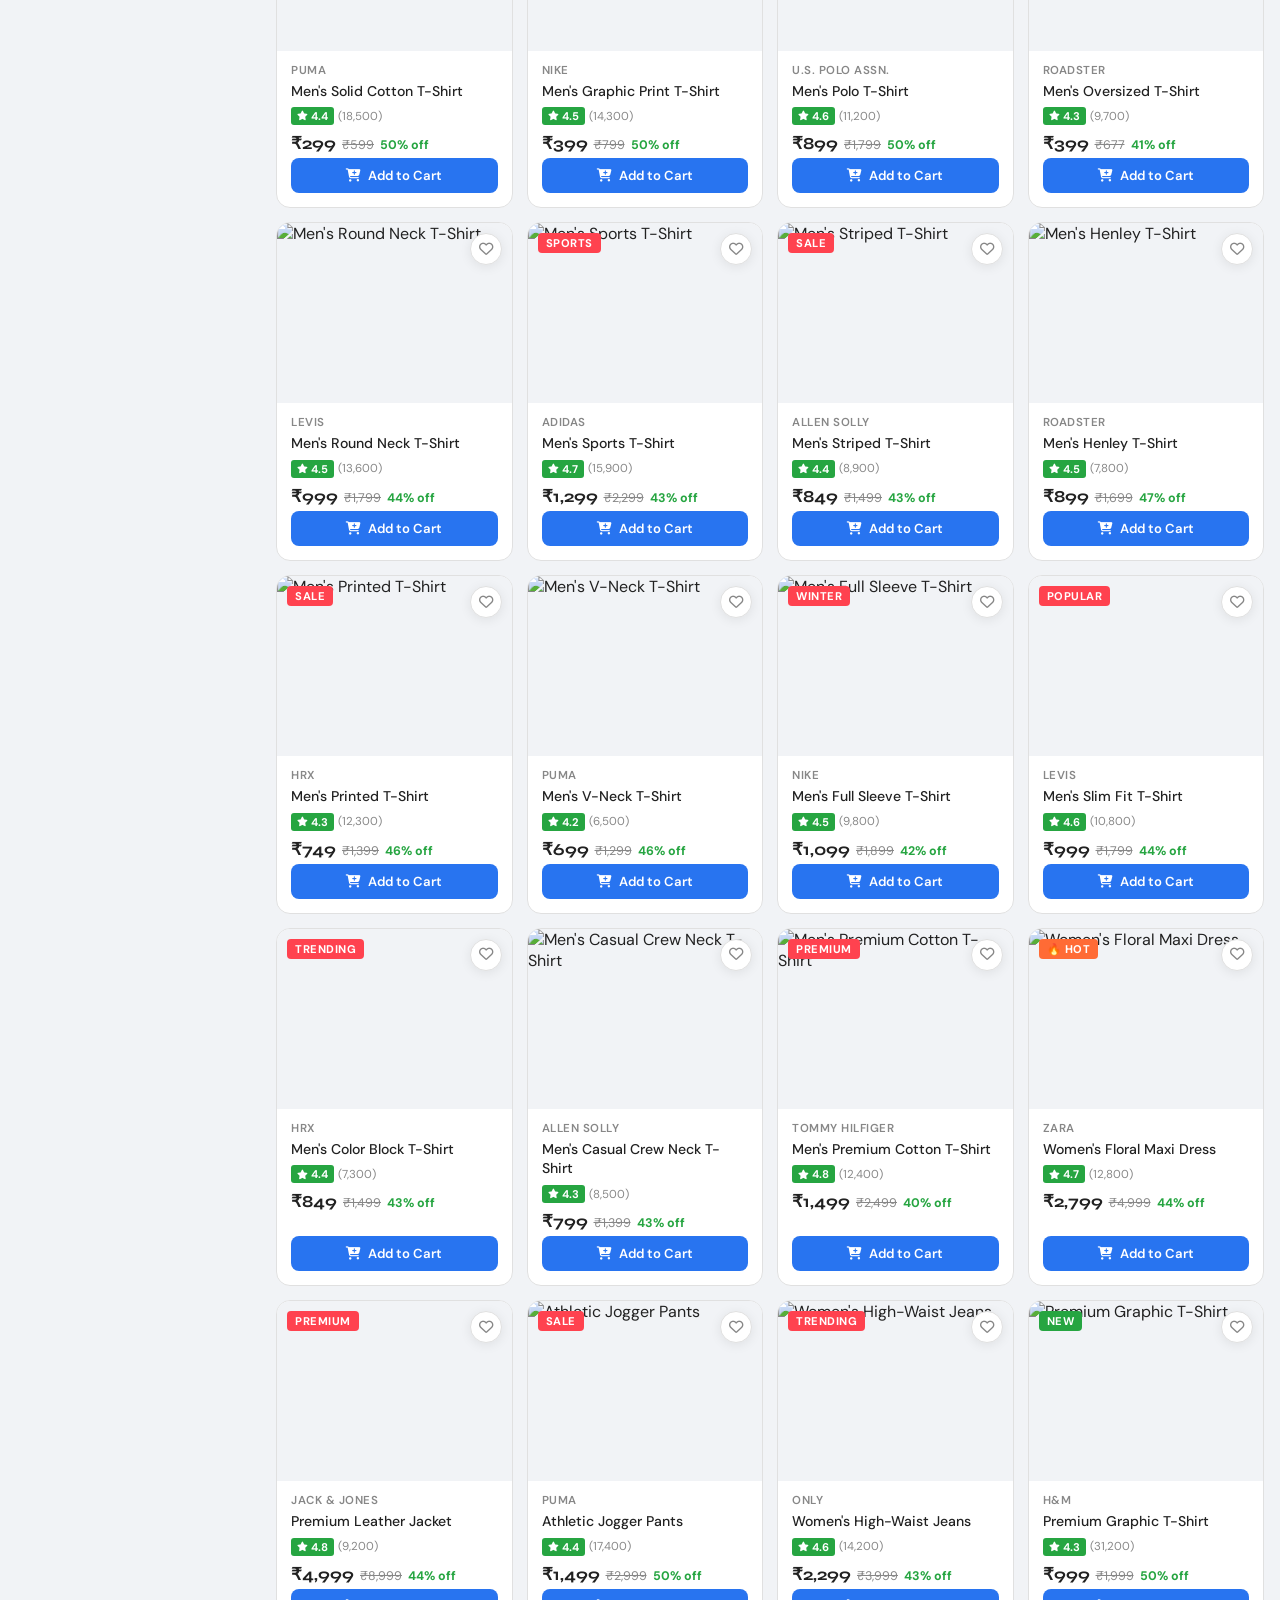
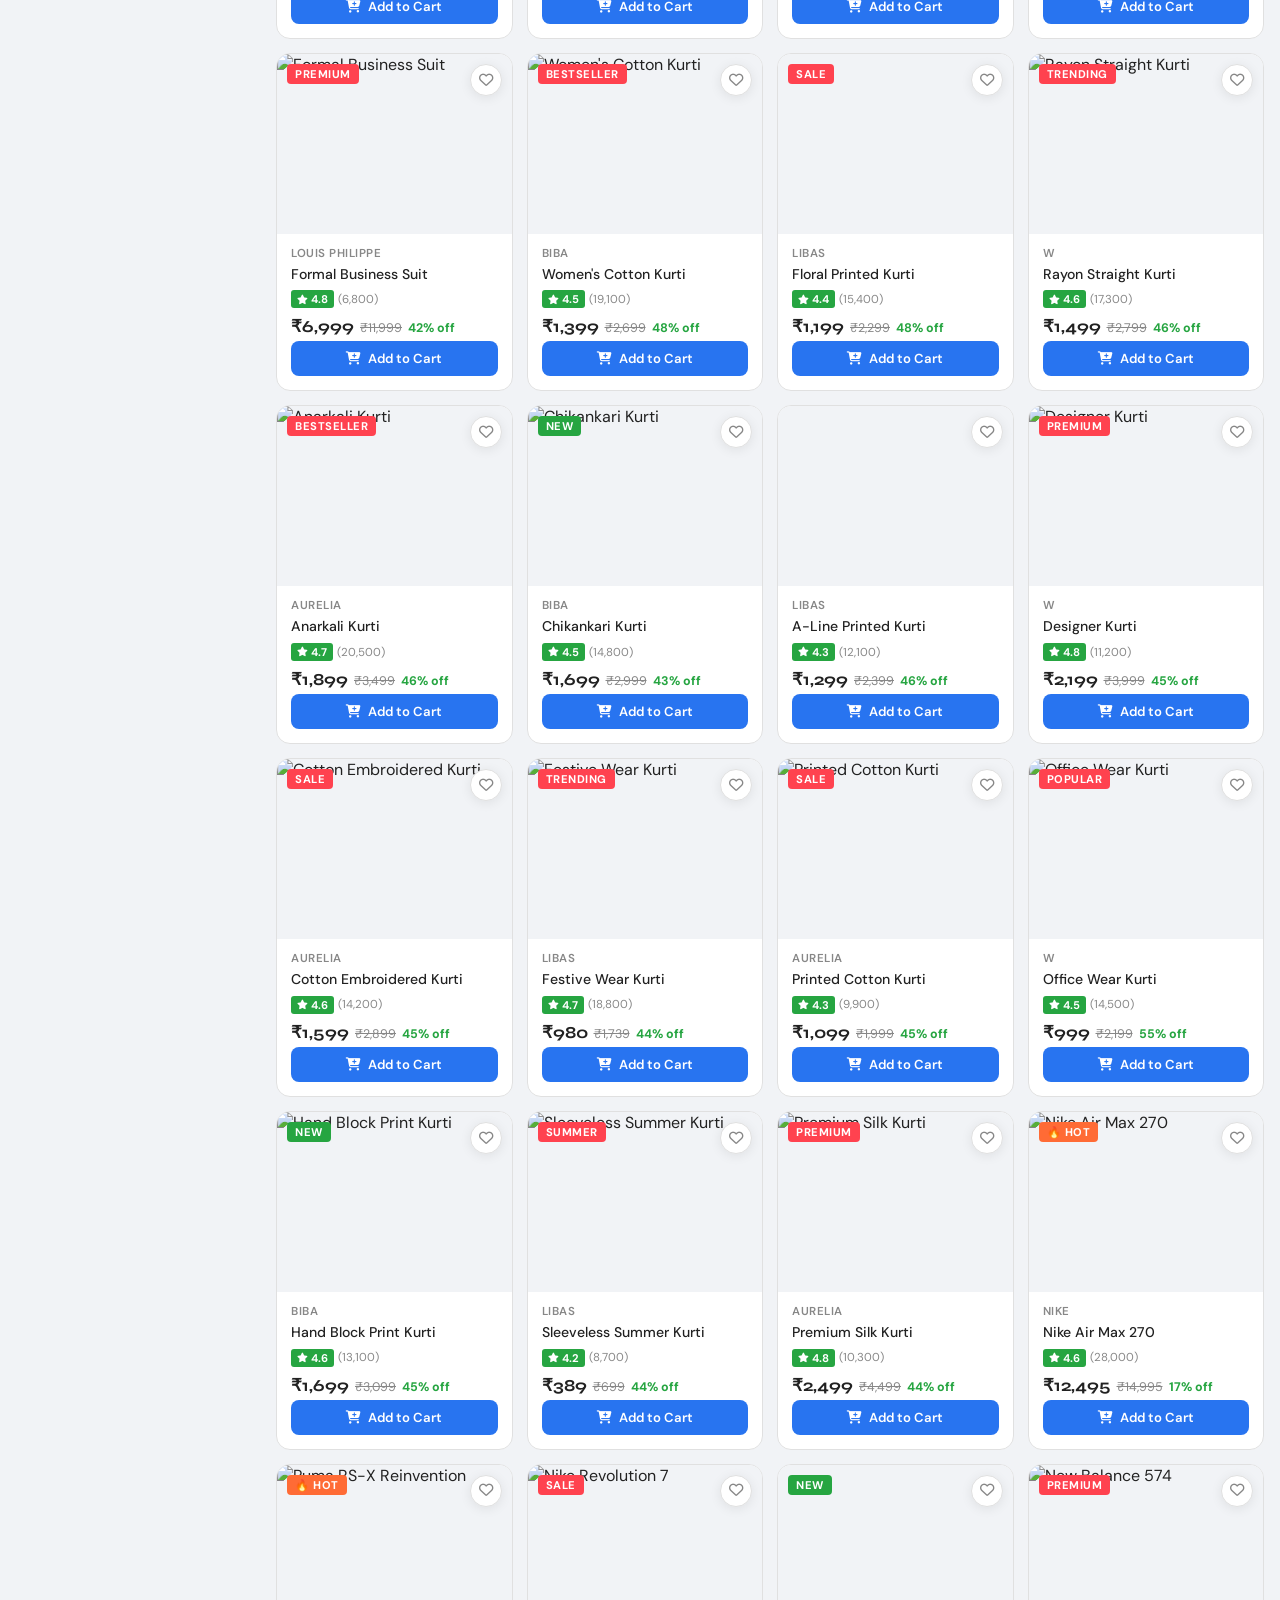
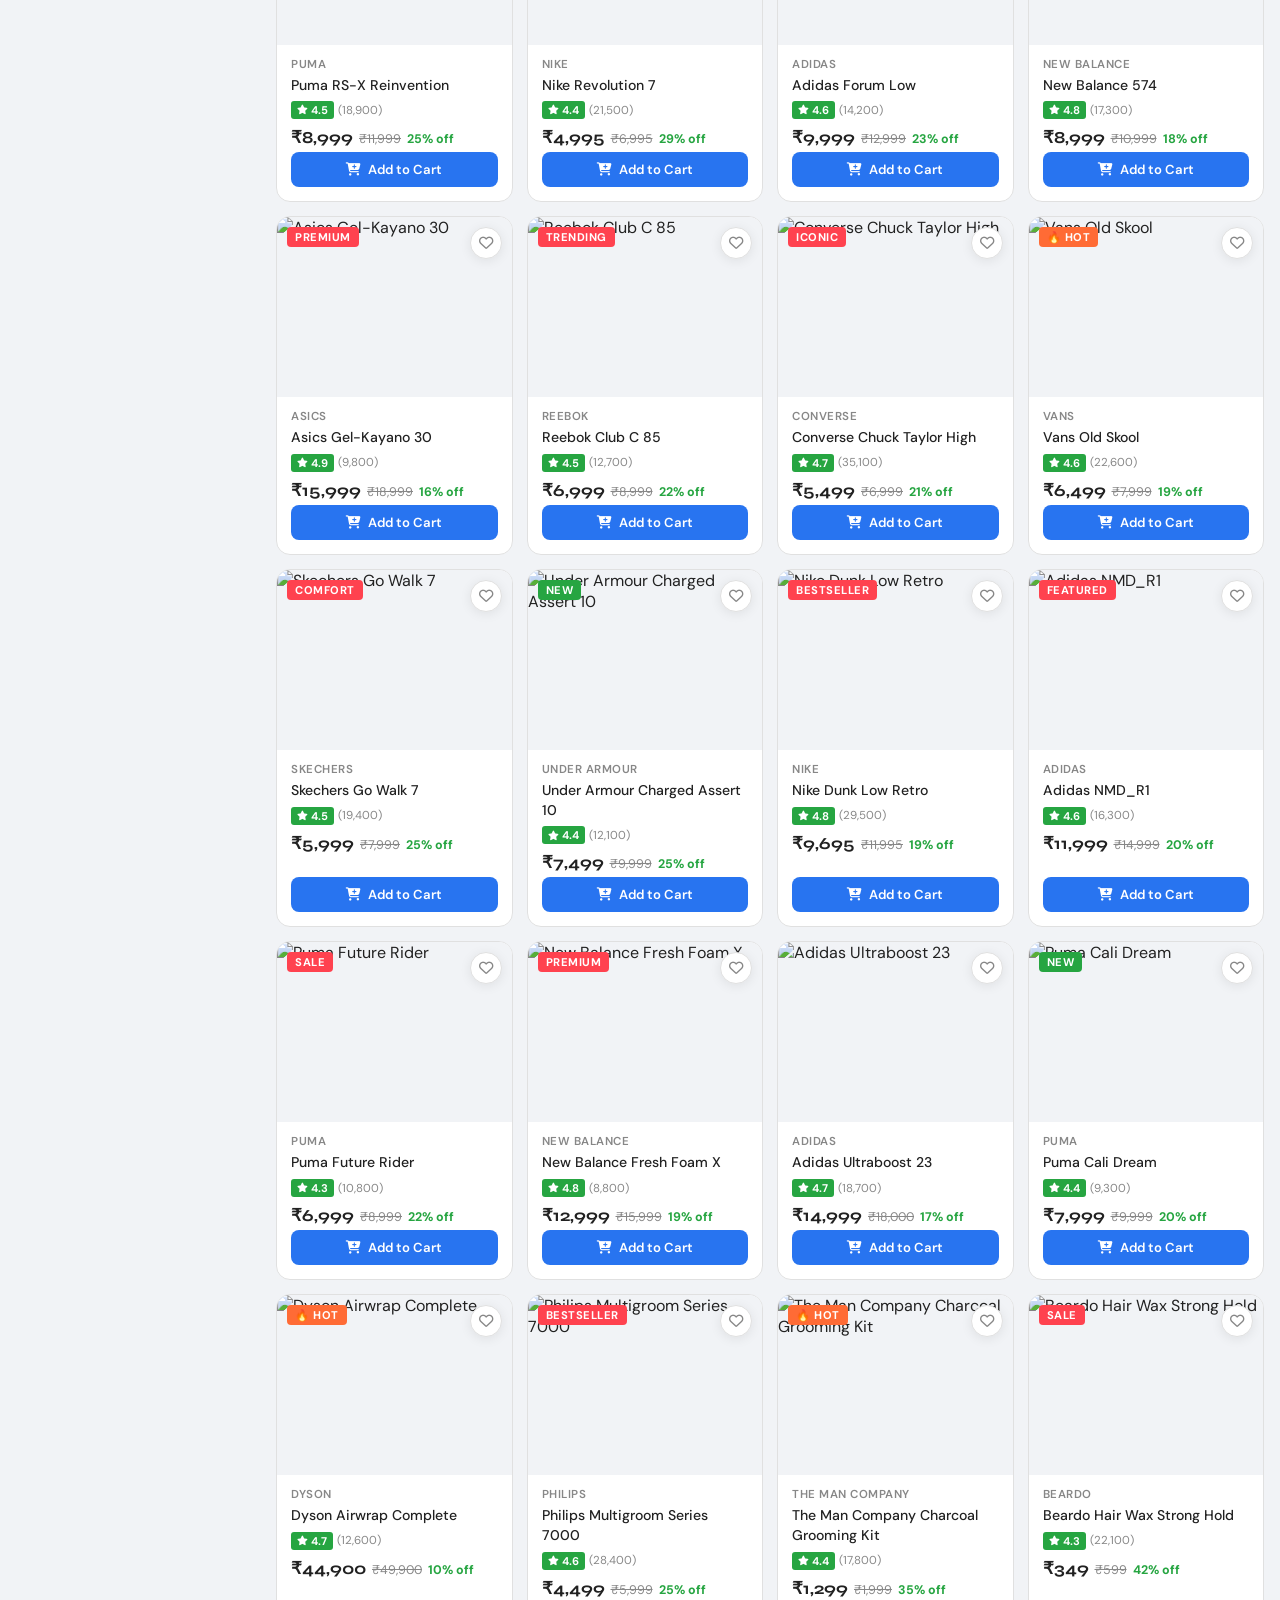
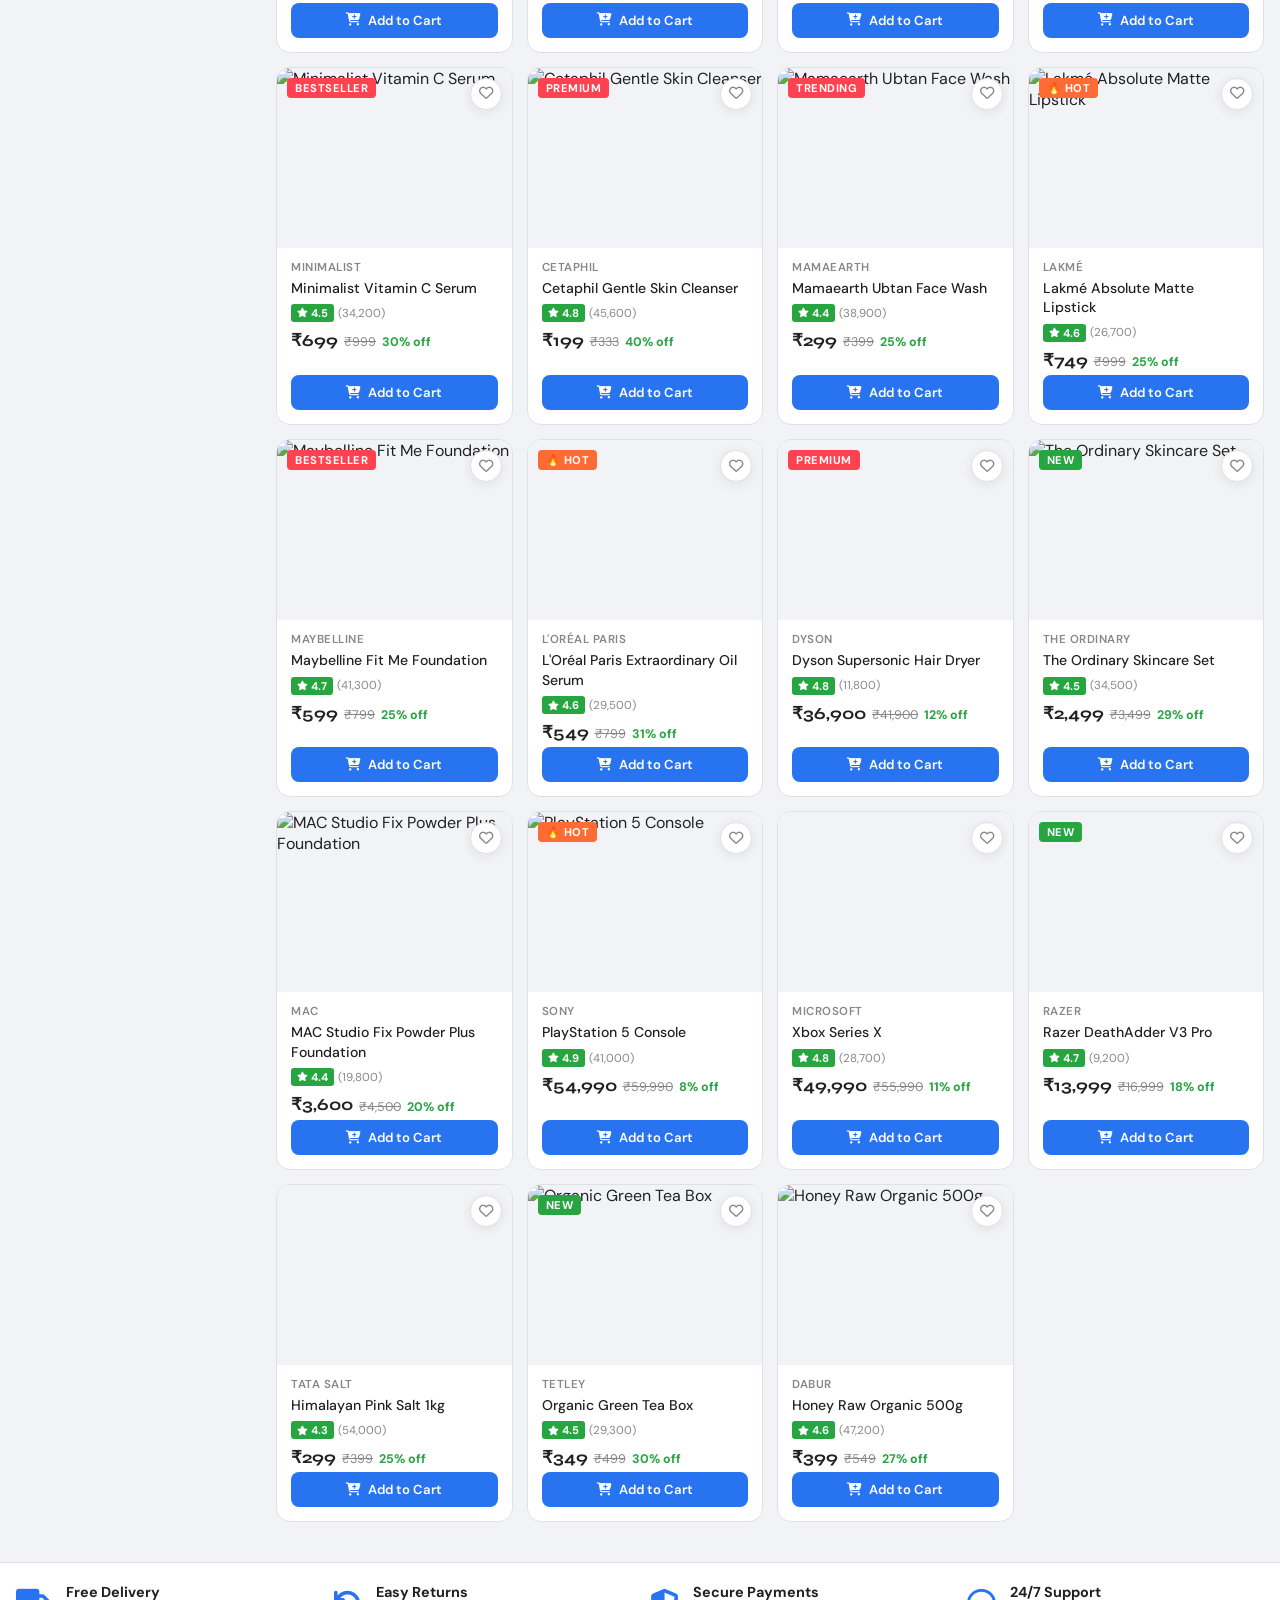
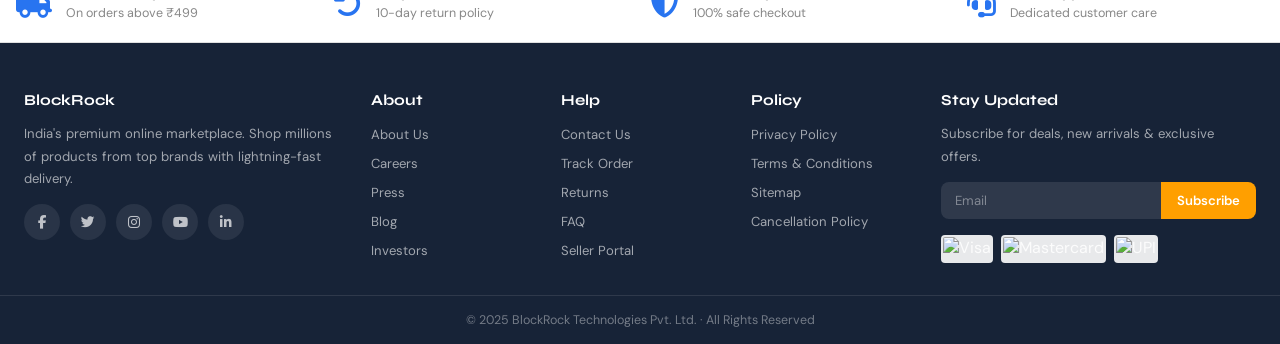
==== commit 57fb87f6: "Update index.html" ====
--- a/index.html
+++ b/index.html
@@ -423,31 +423,31 @@
   <button class="scroll-top-btn" id="scrollTopBtn" onclick="scrollToTop()">
     <i class="fas fa-arrow-up"></i>
   </button>
-  <!-- AI Shopping Assistant -->
-
-<div class="ai-box">
-
-    <div class="ai-header">
-        🤖 AI Shopping Assistant
-    </div>
-
-
-    <div id="chat-area">
-        <p>
-        AI: Hi! What are you looking for?
-        </p>
-    </div>
-
-
-    <input 
-    type="text"
-    id="user-message"
-    placeholder="Ask for a product...">
-
-
-    <button onclick="askAI()">
-    Send
-    </button>
+ <div class="ai-box">
+
+<div class="ai-header">
+🤖 AI Shopping Assistant
+</div>
+
+
+<div id="chat-area">
+
+<p>
+AI: Hi! What are you looking for?
+</p>
+
+</div>
+
+
+<input 
+type="text"
+id="user-message"
+placeholder="Ask product...">
+
+
+<button onclick="askAI()">
+Send
+</button>
 
 
 </div>
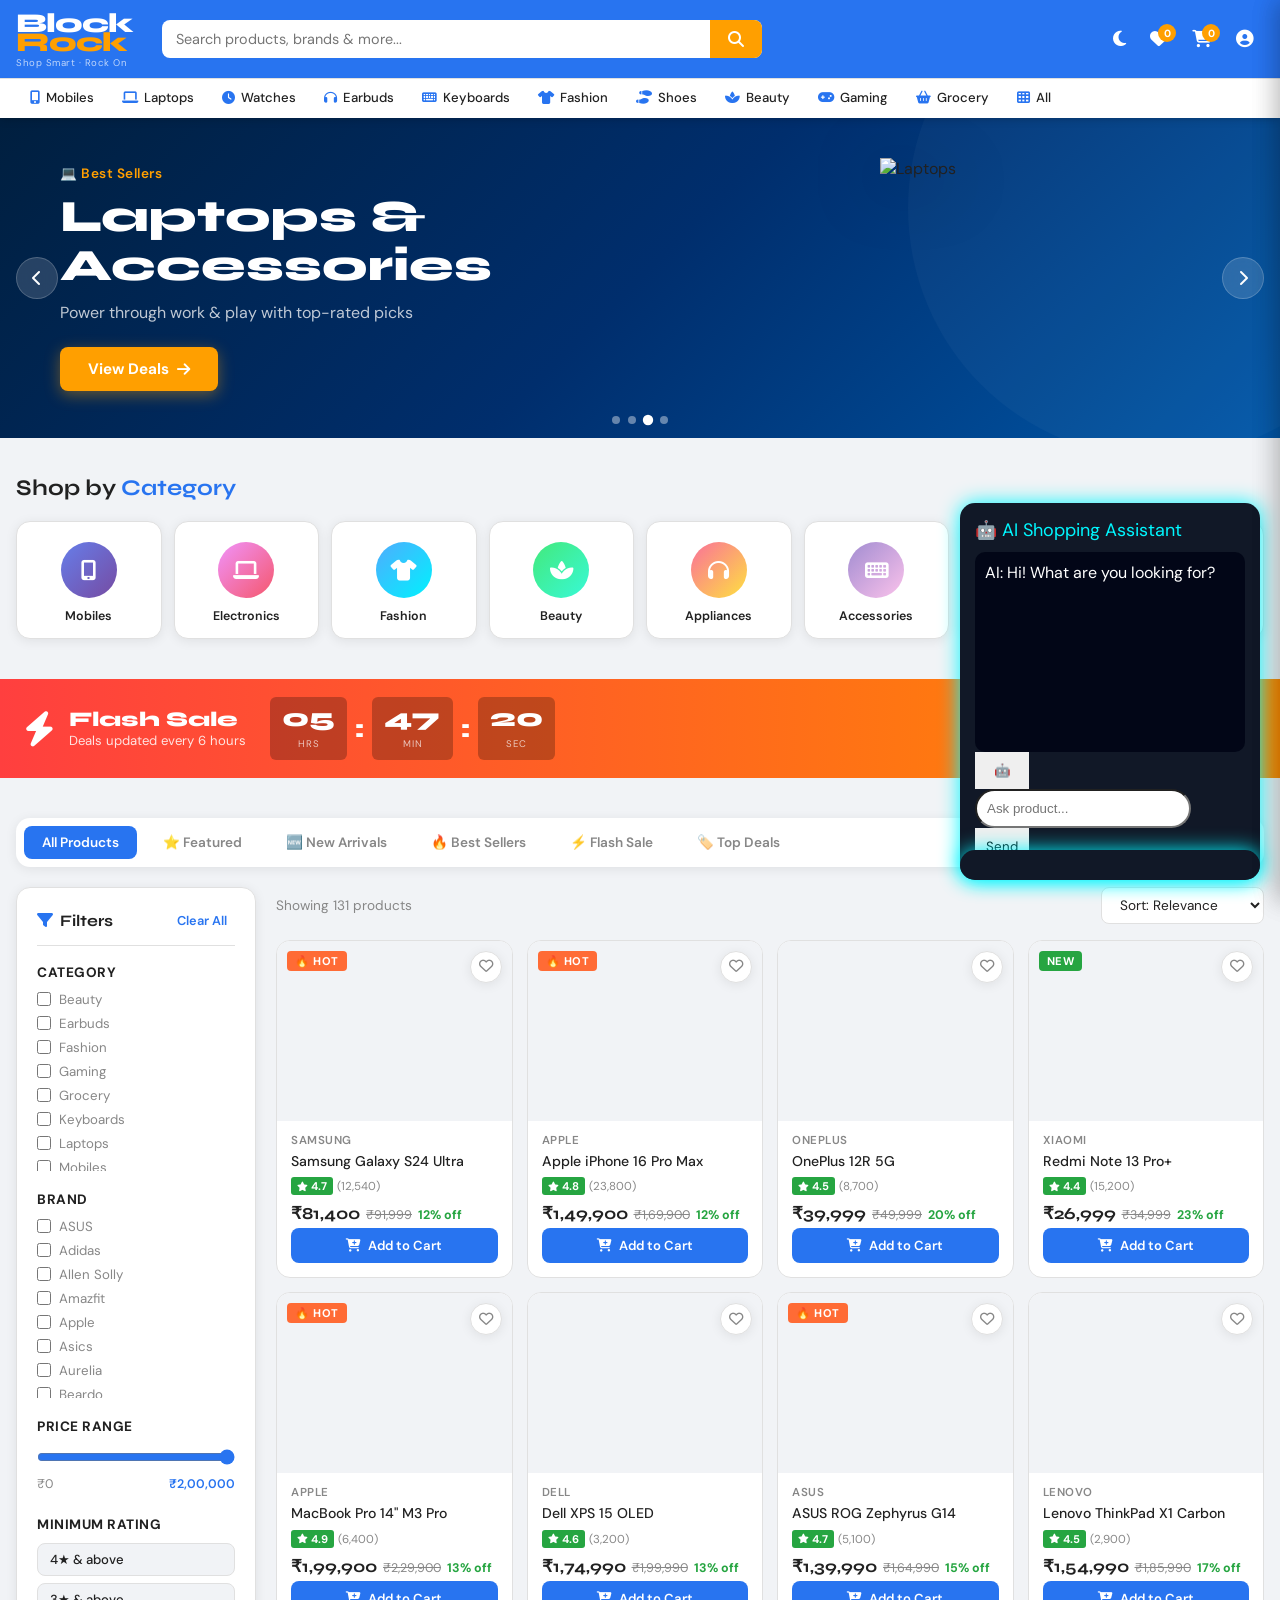
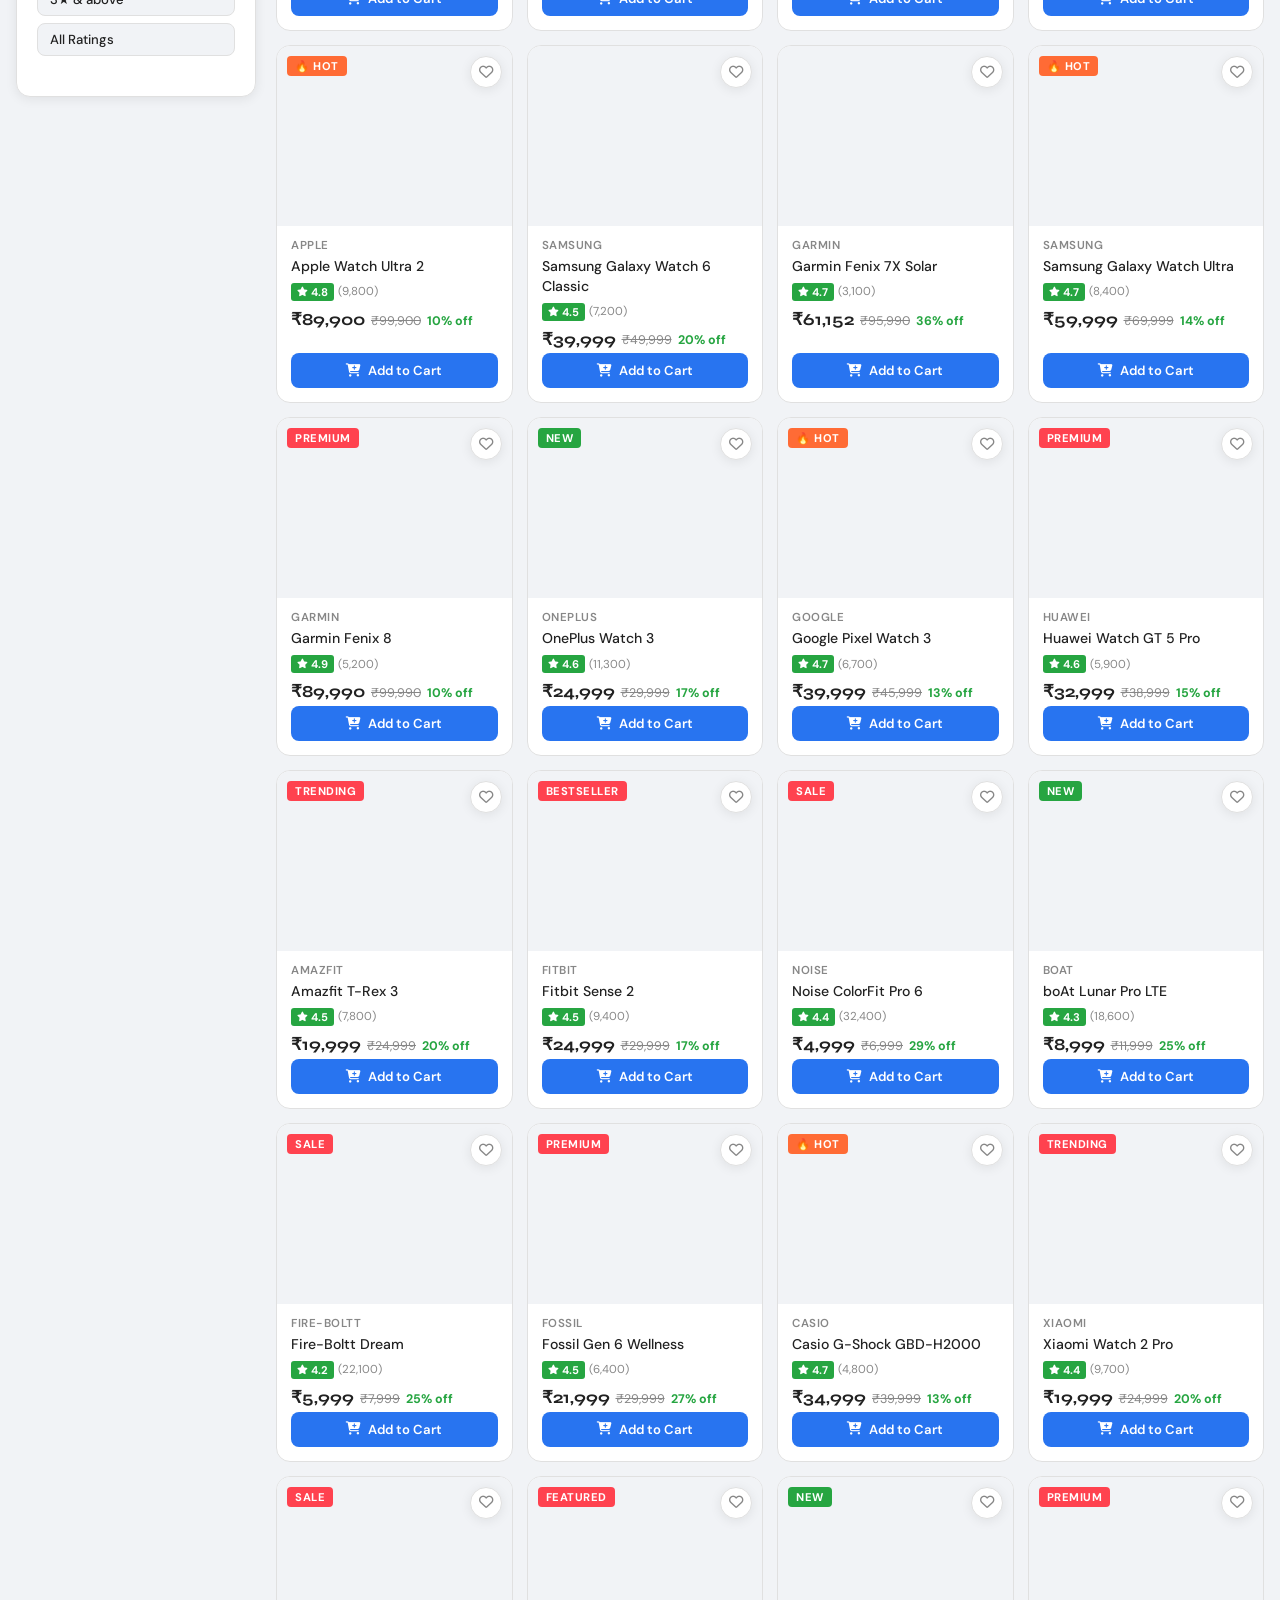
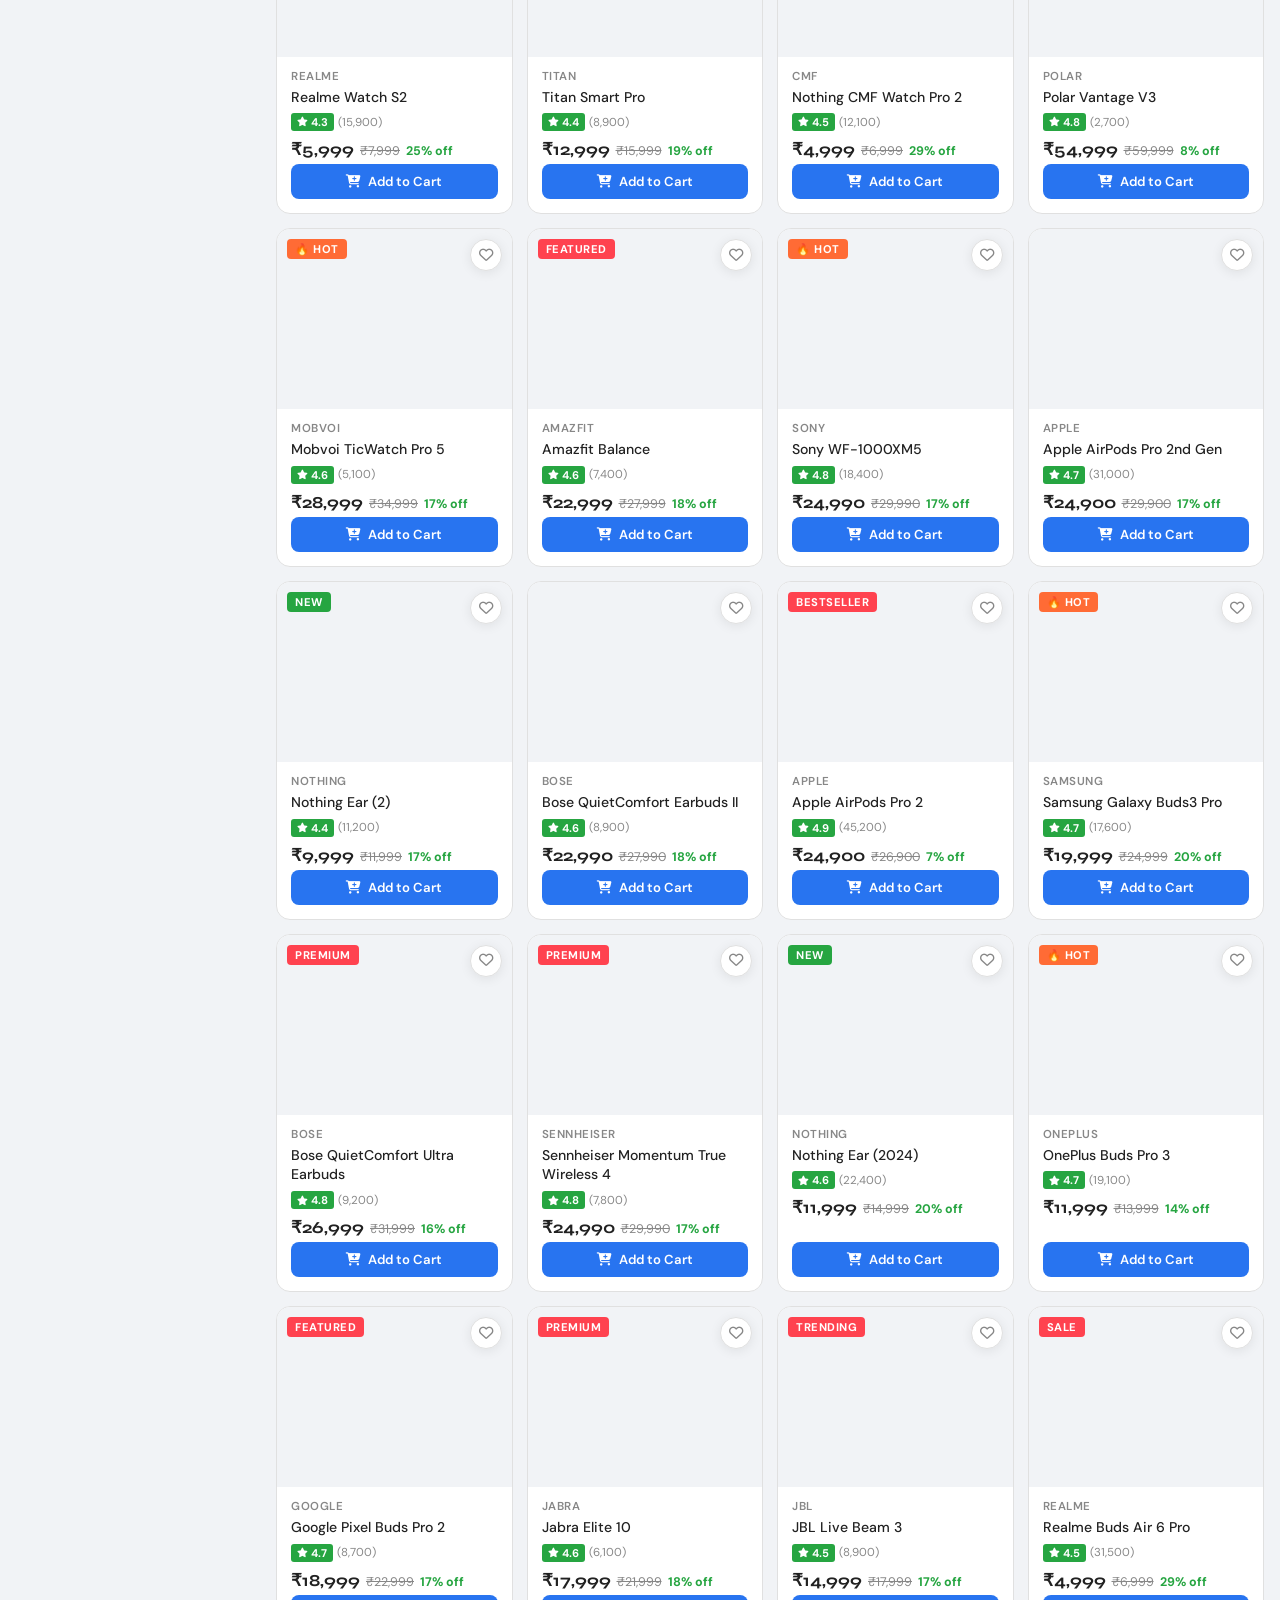
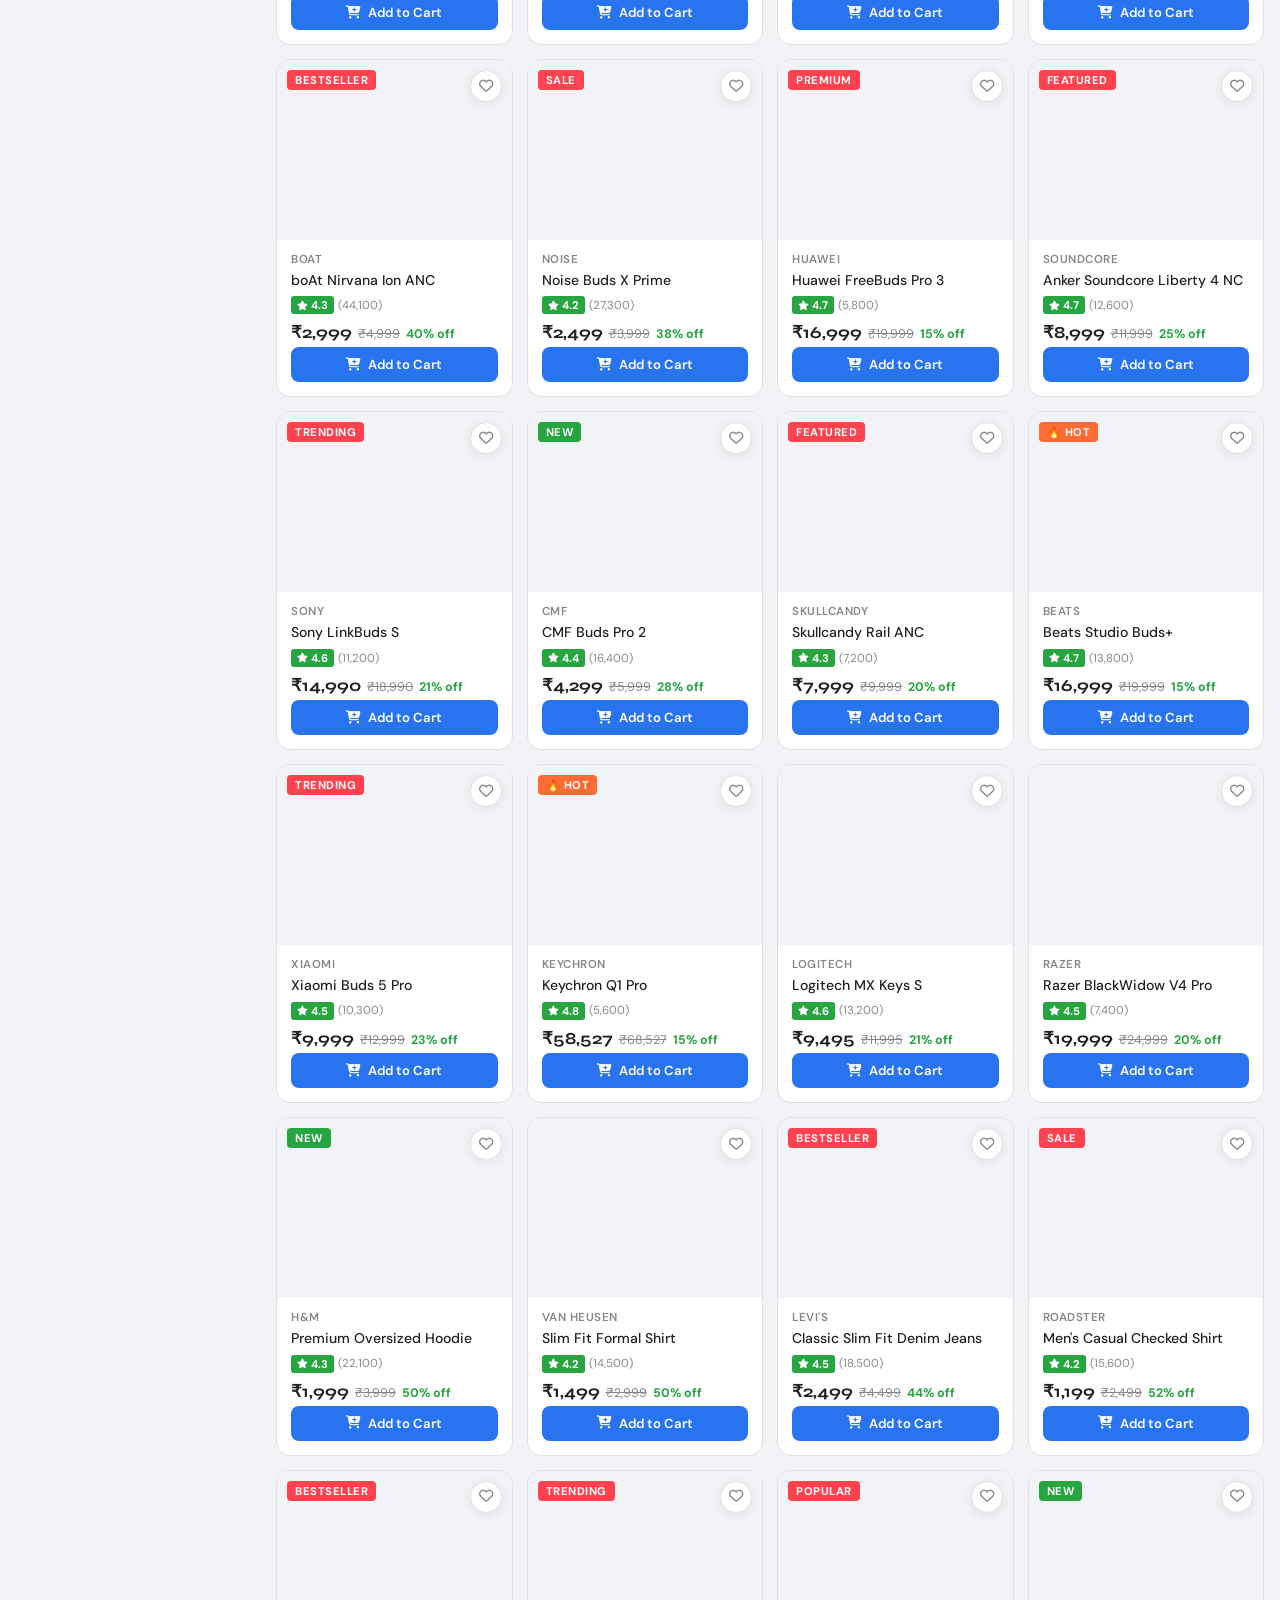
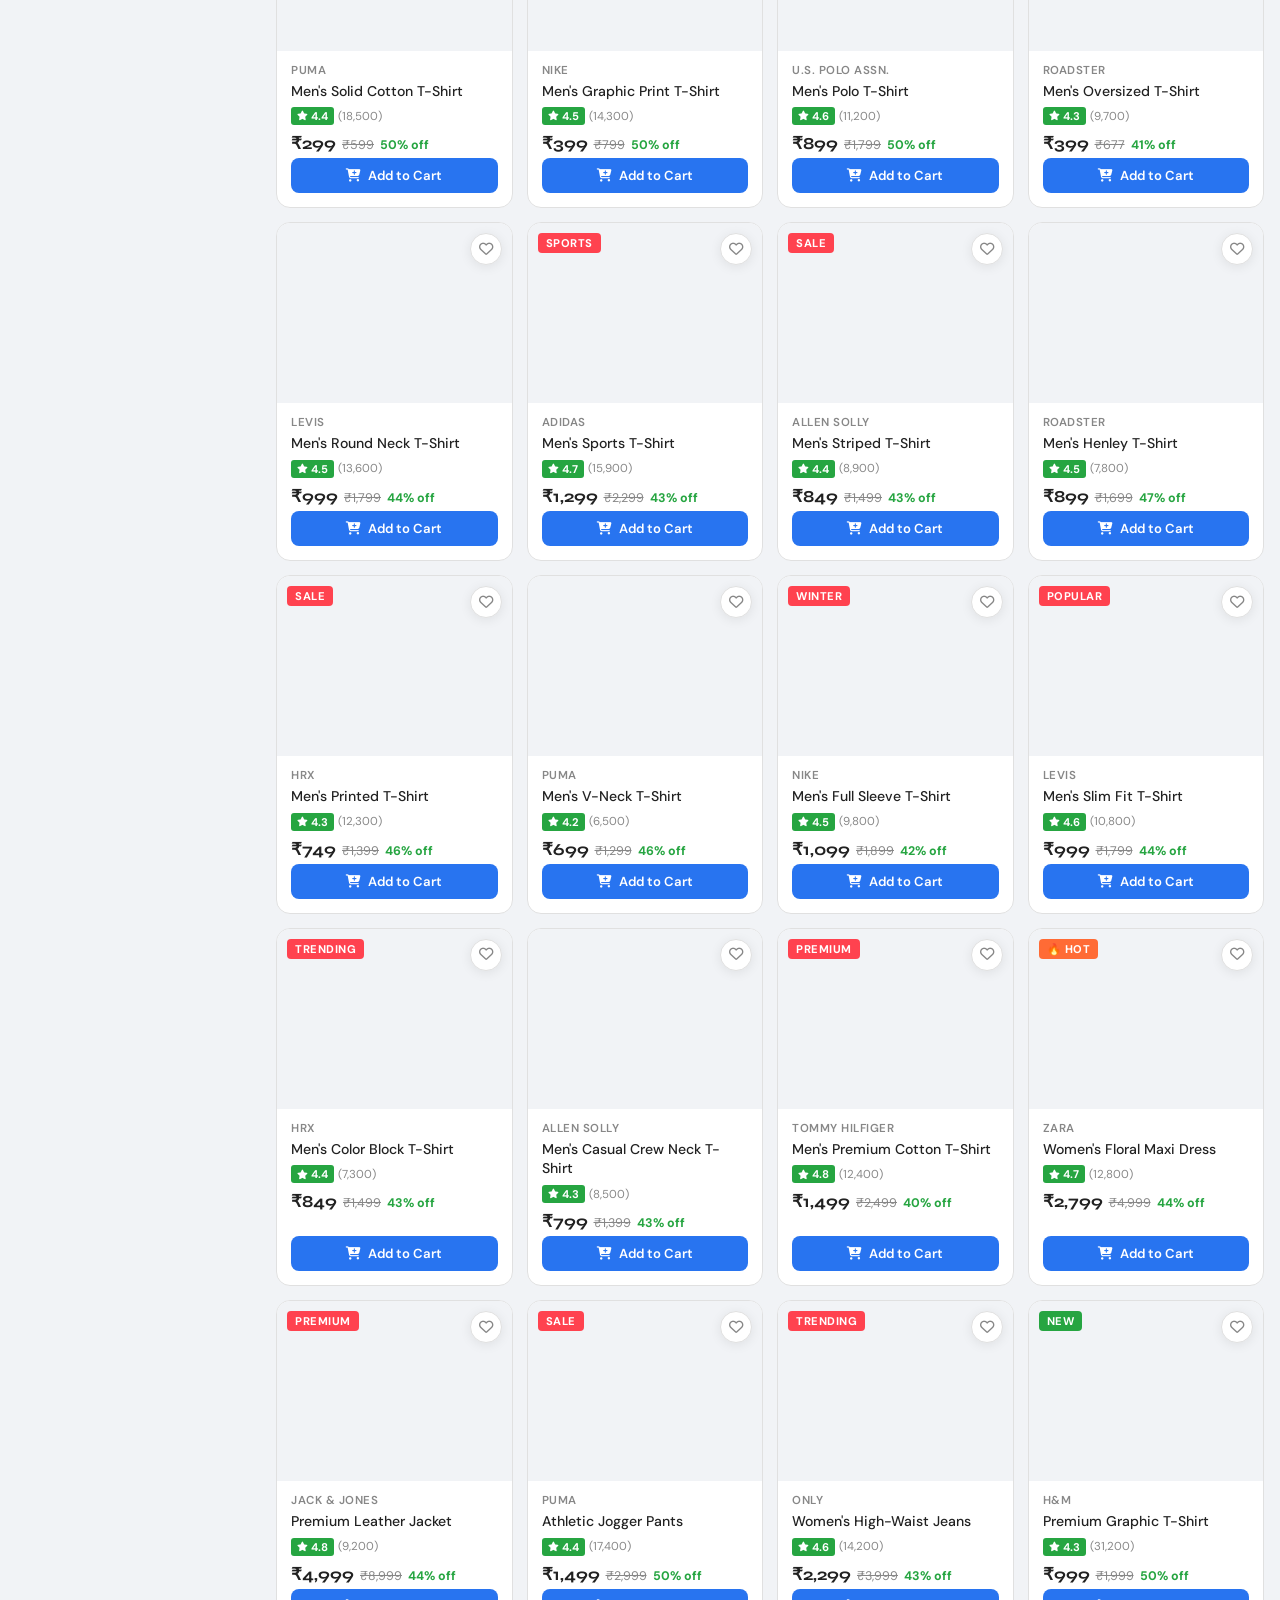
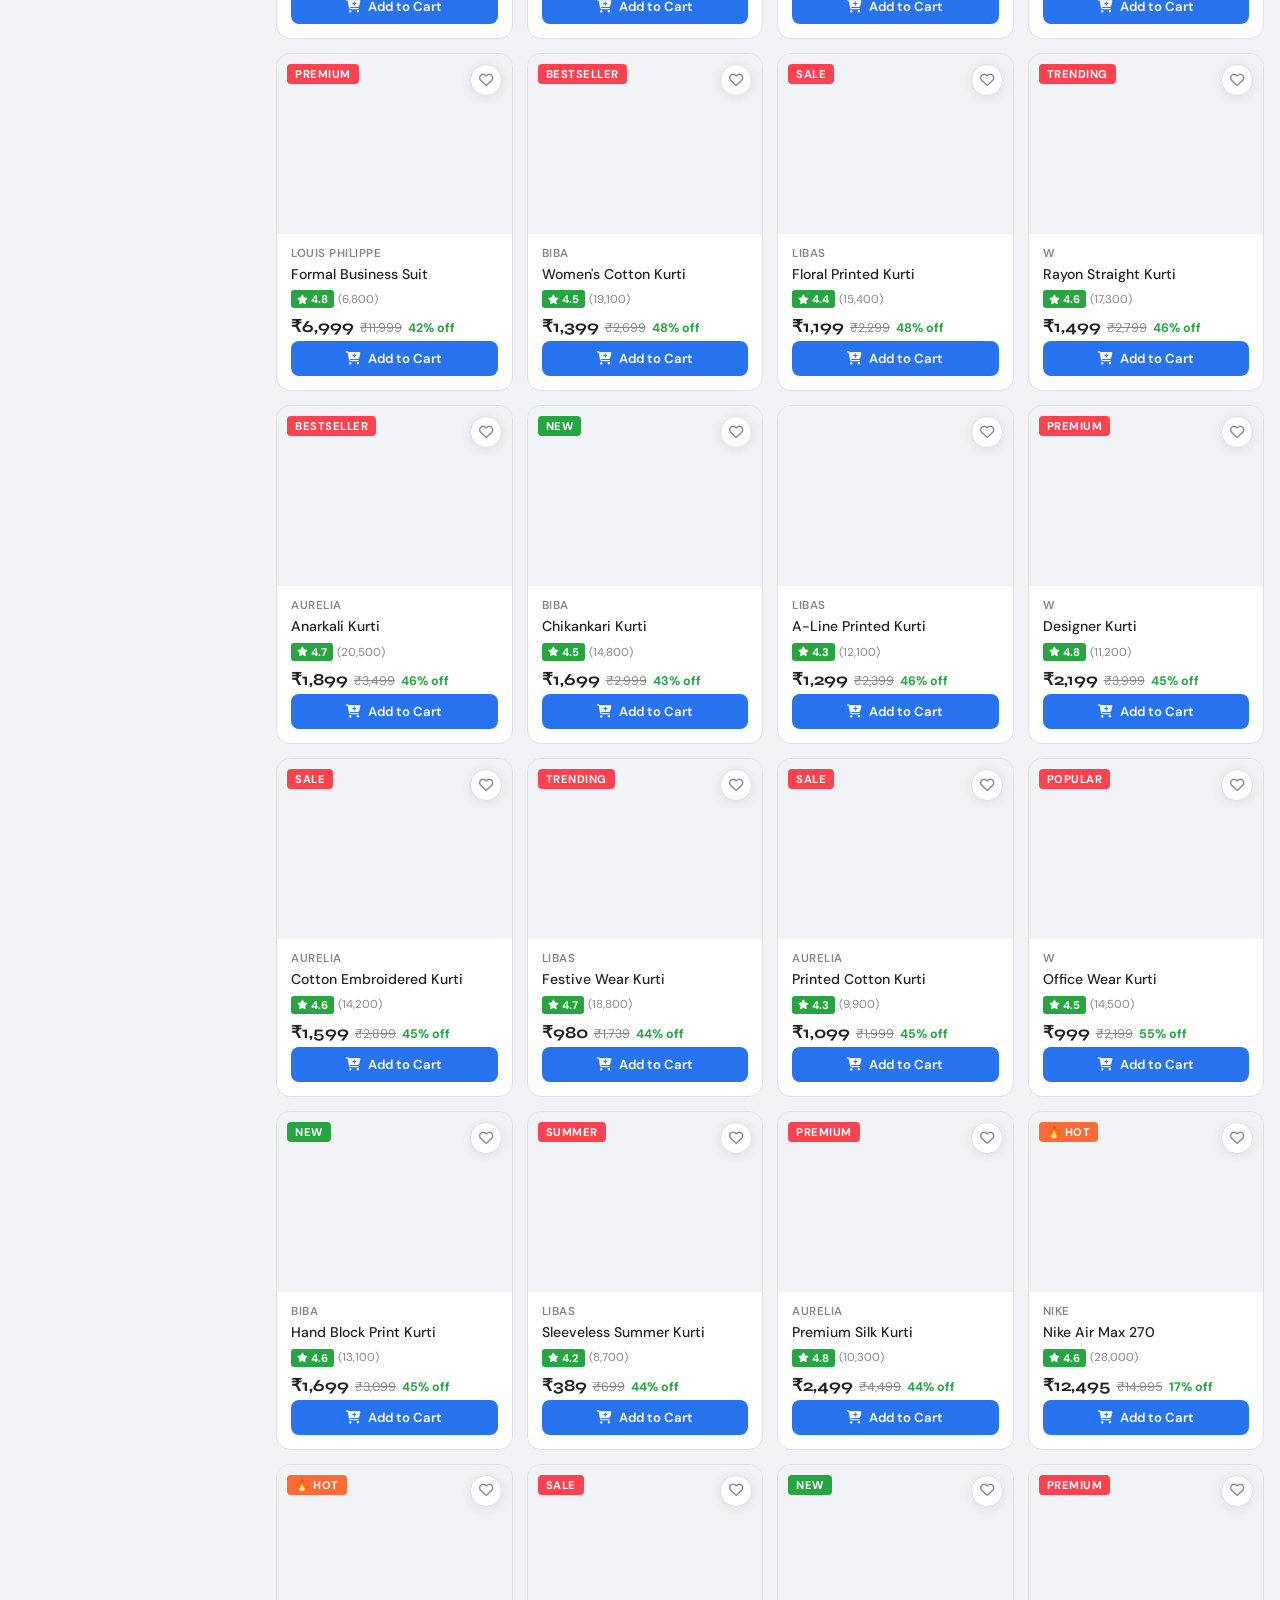
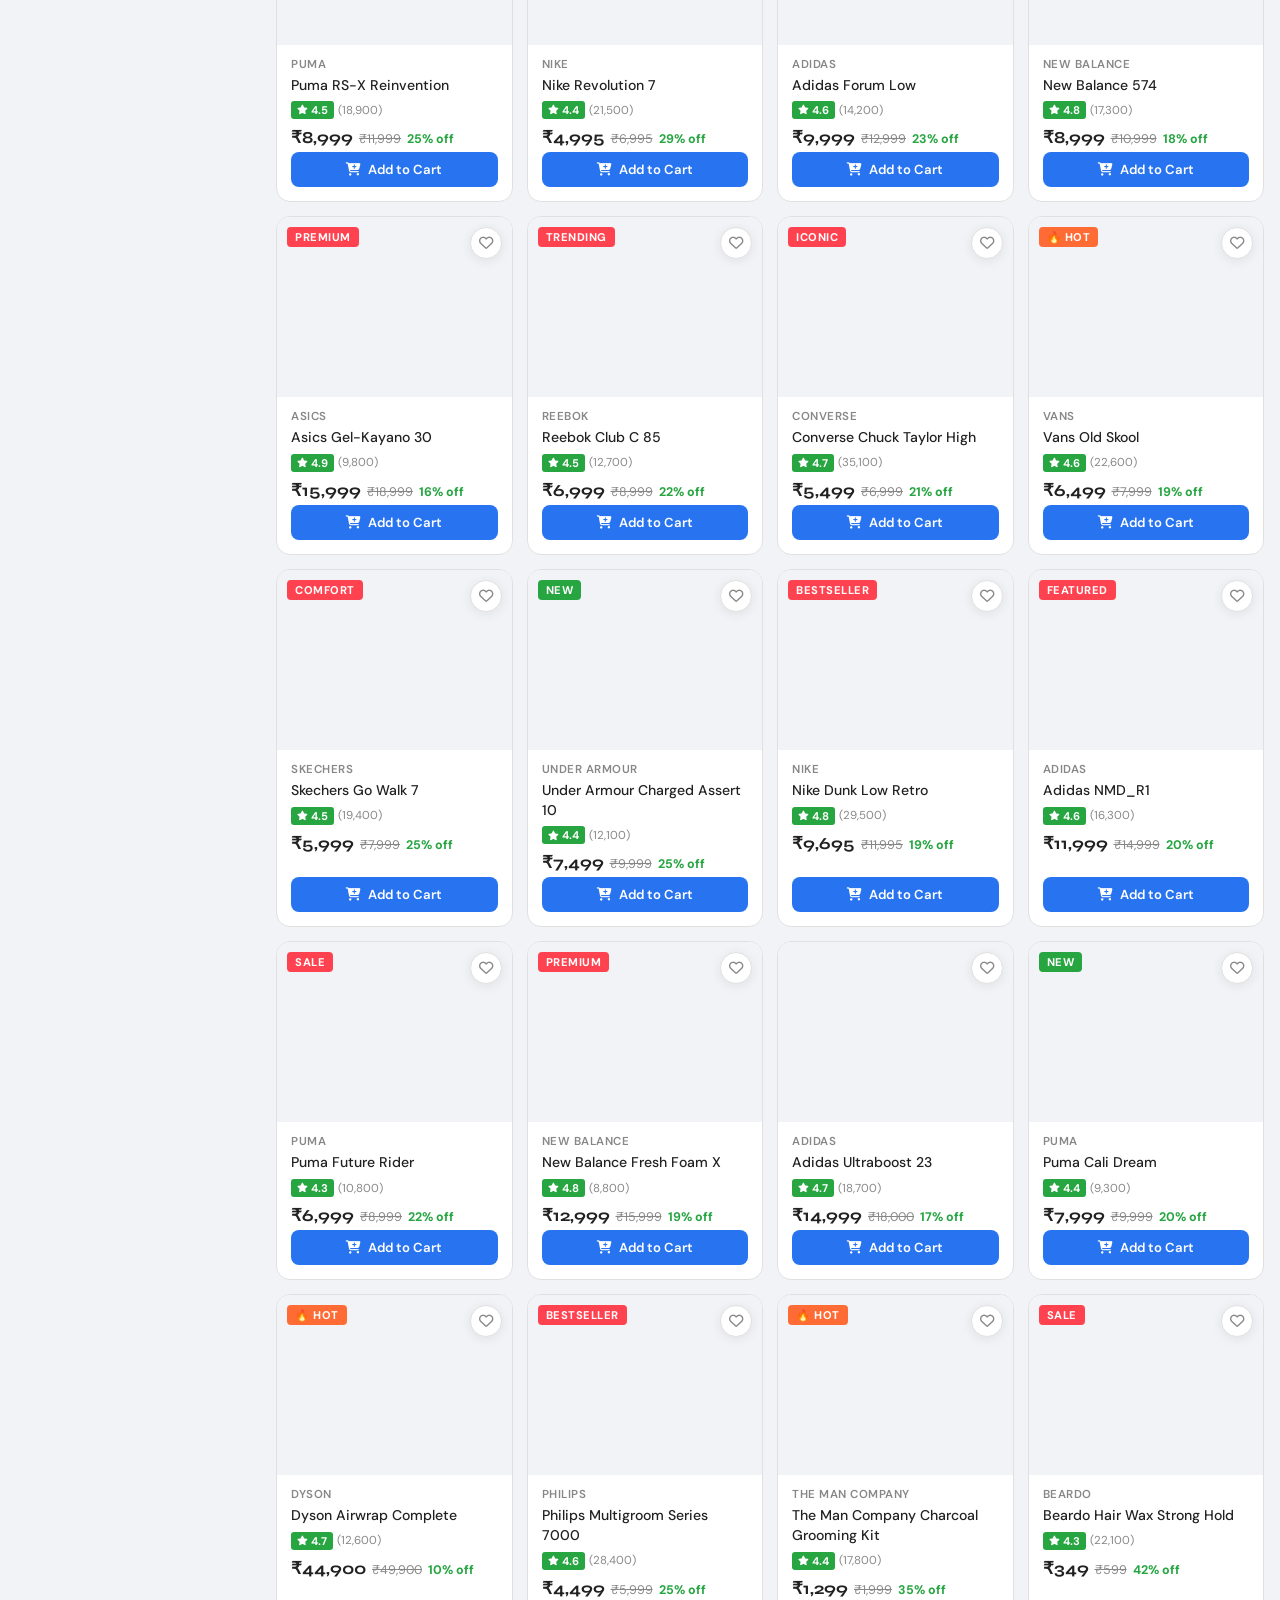
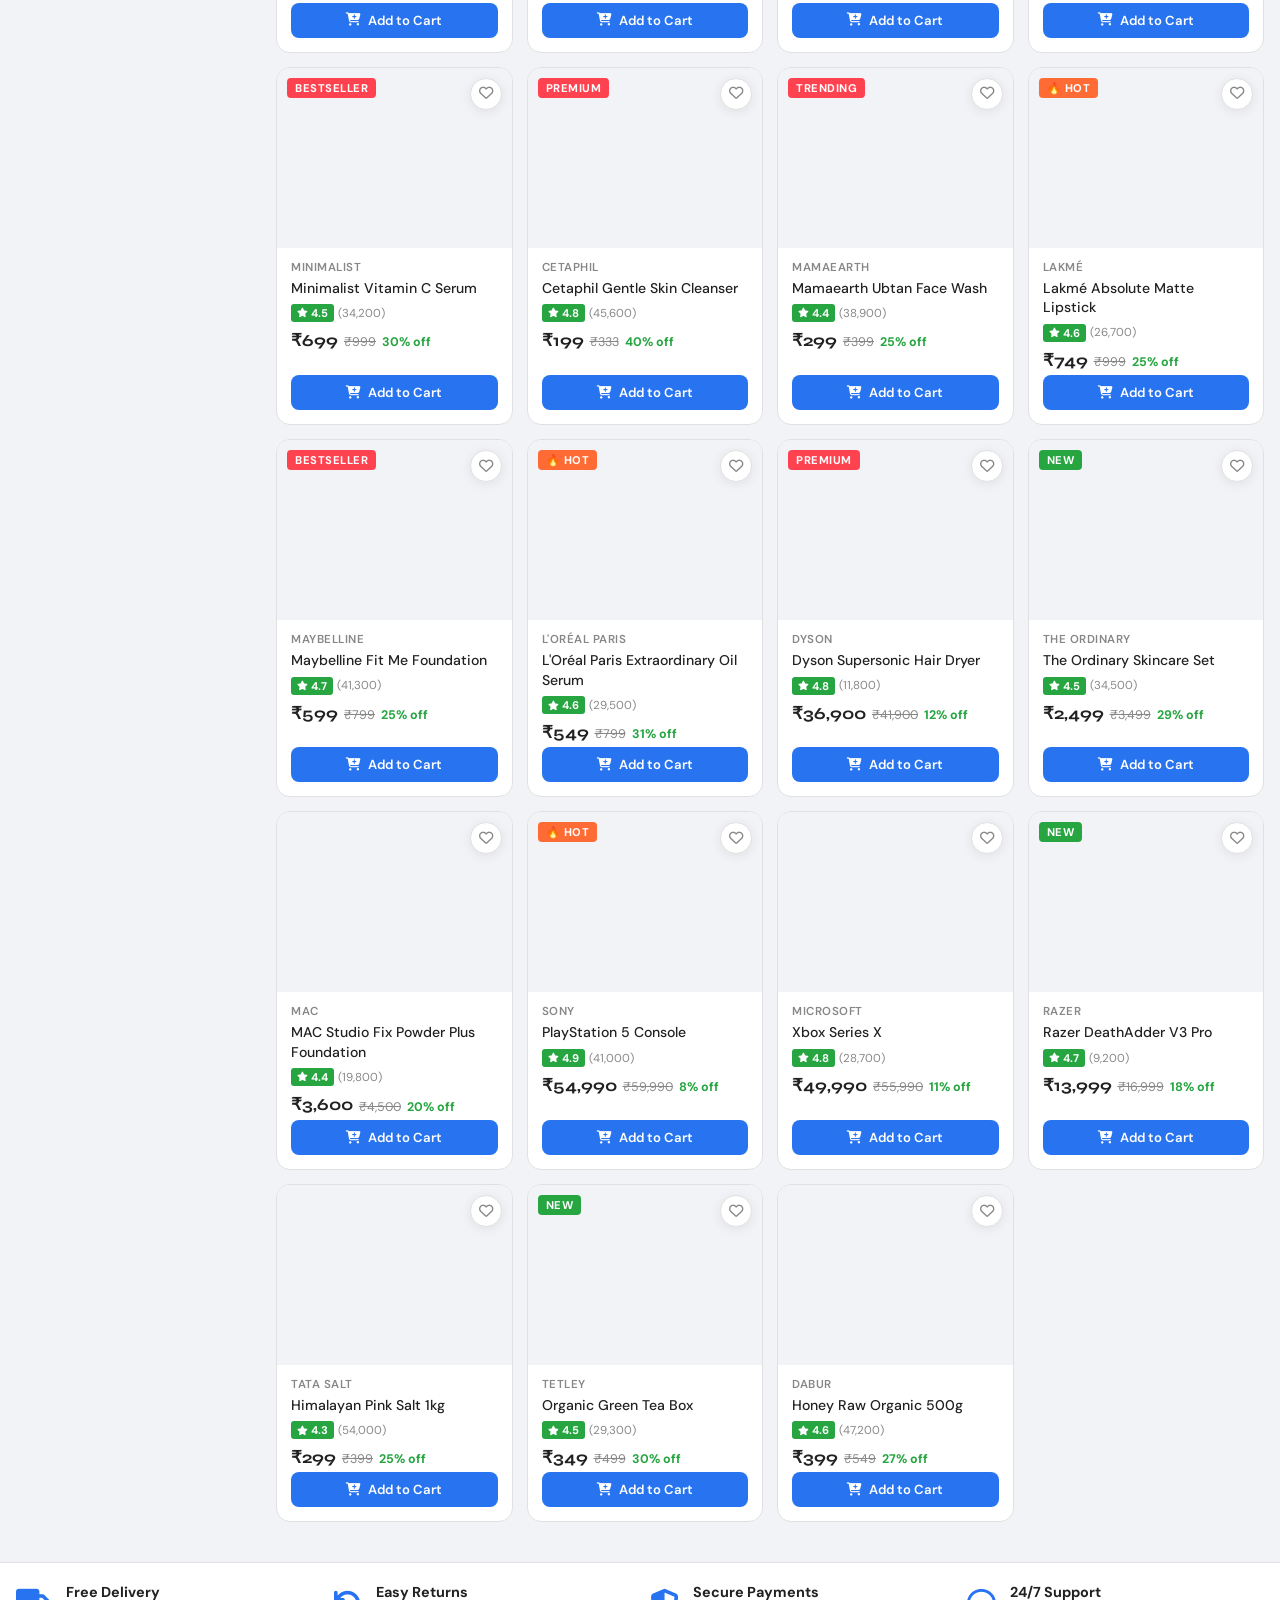
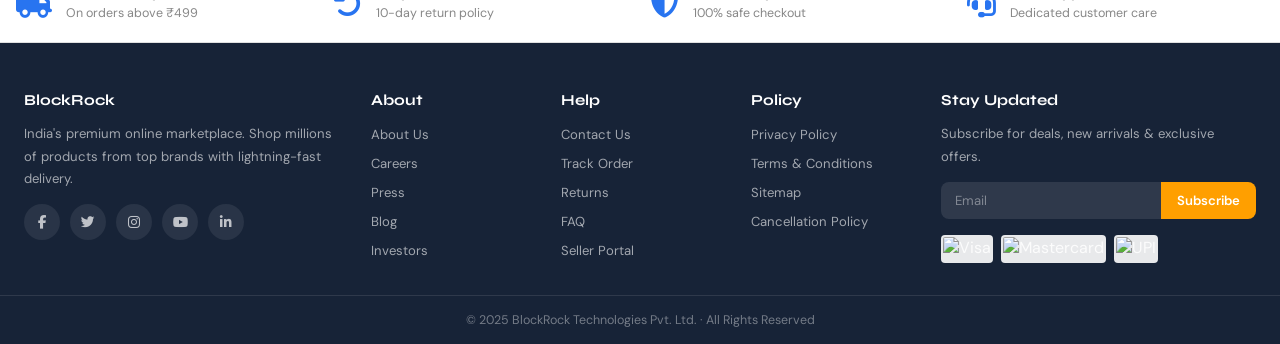
==== commit f53cd9a2: "Update index.html" ====
--- a/index.html
+++ b/index.html
@@ -437,7 +437,16 @@
 </p>
 
 </div>
-
+<button id="ai-toggle">
+🤖
+</button>
+
+
+<div class="ai-box" id="ai-chat">
+
+<!-- your chat code -->
+
+</div>
 
 <input 
 type="text"
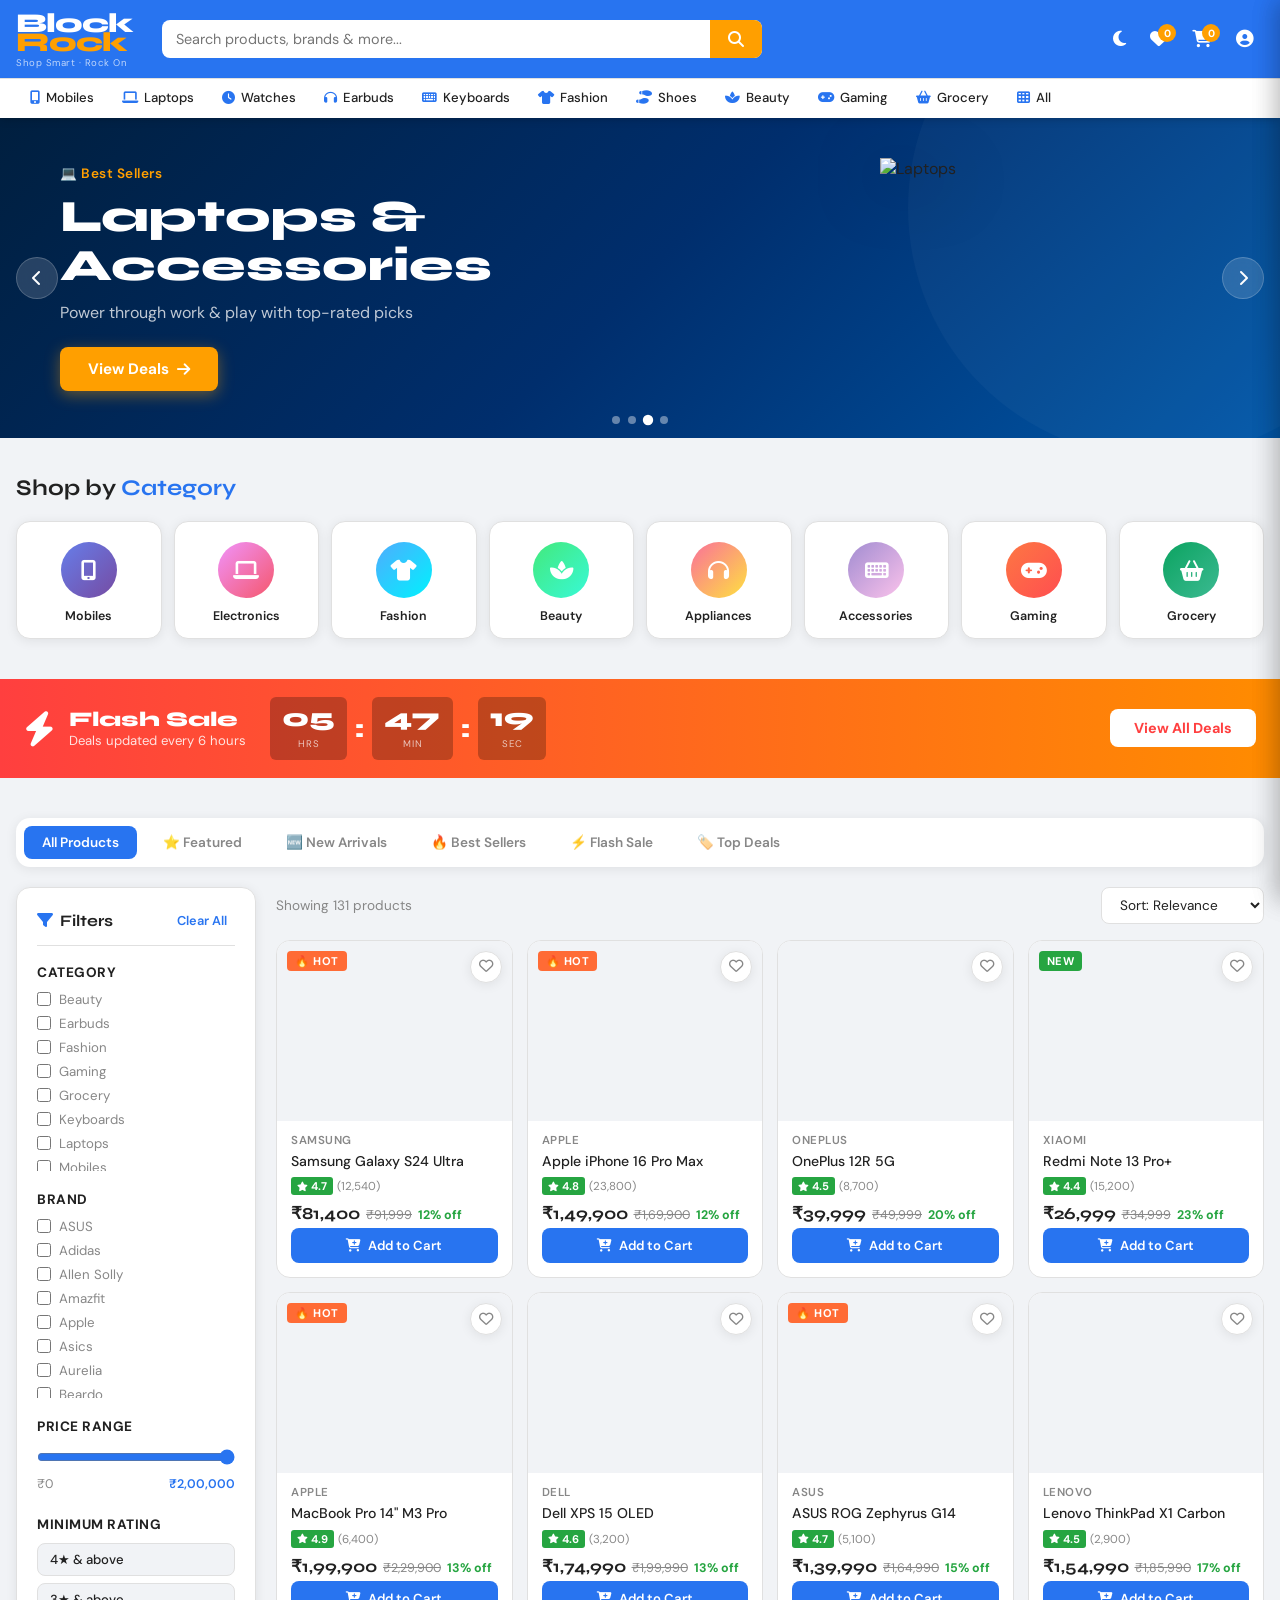
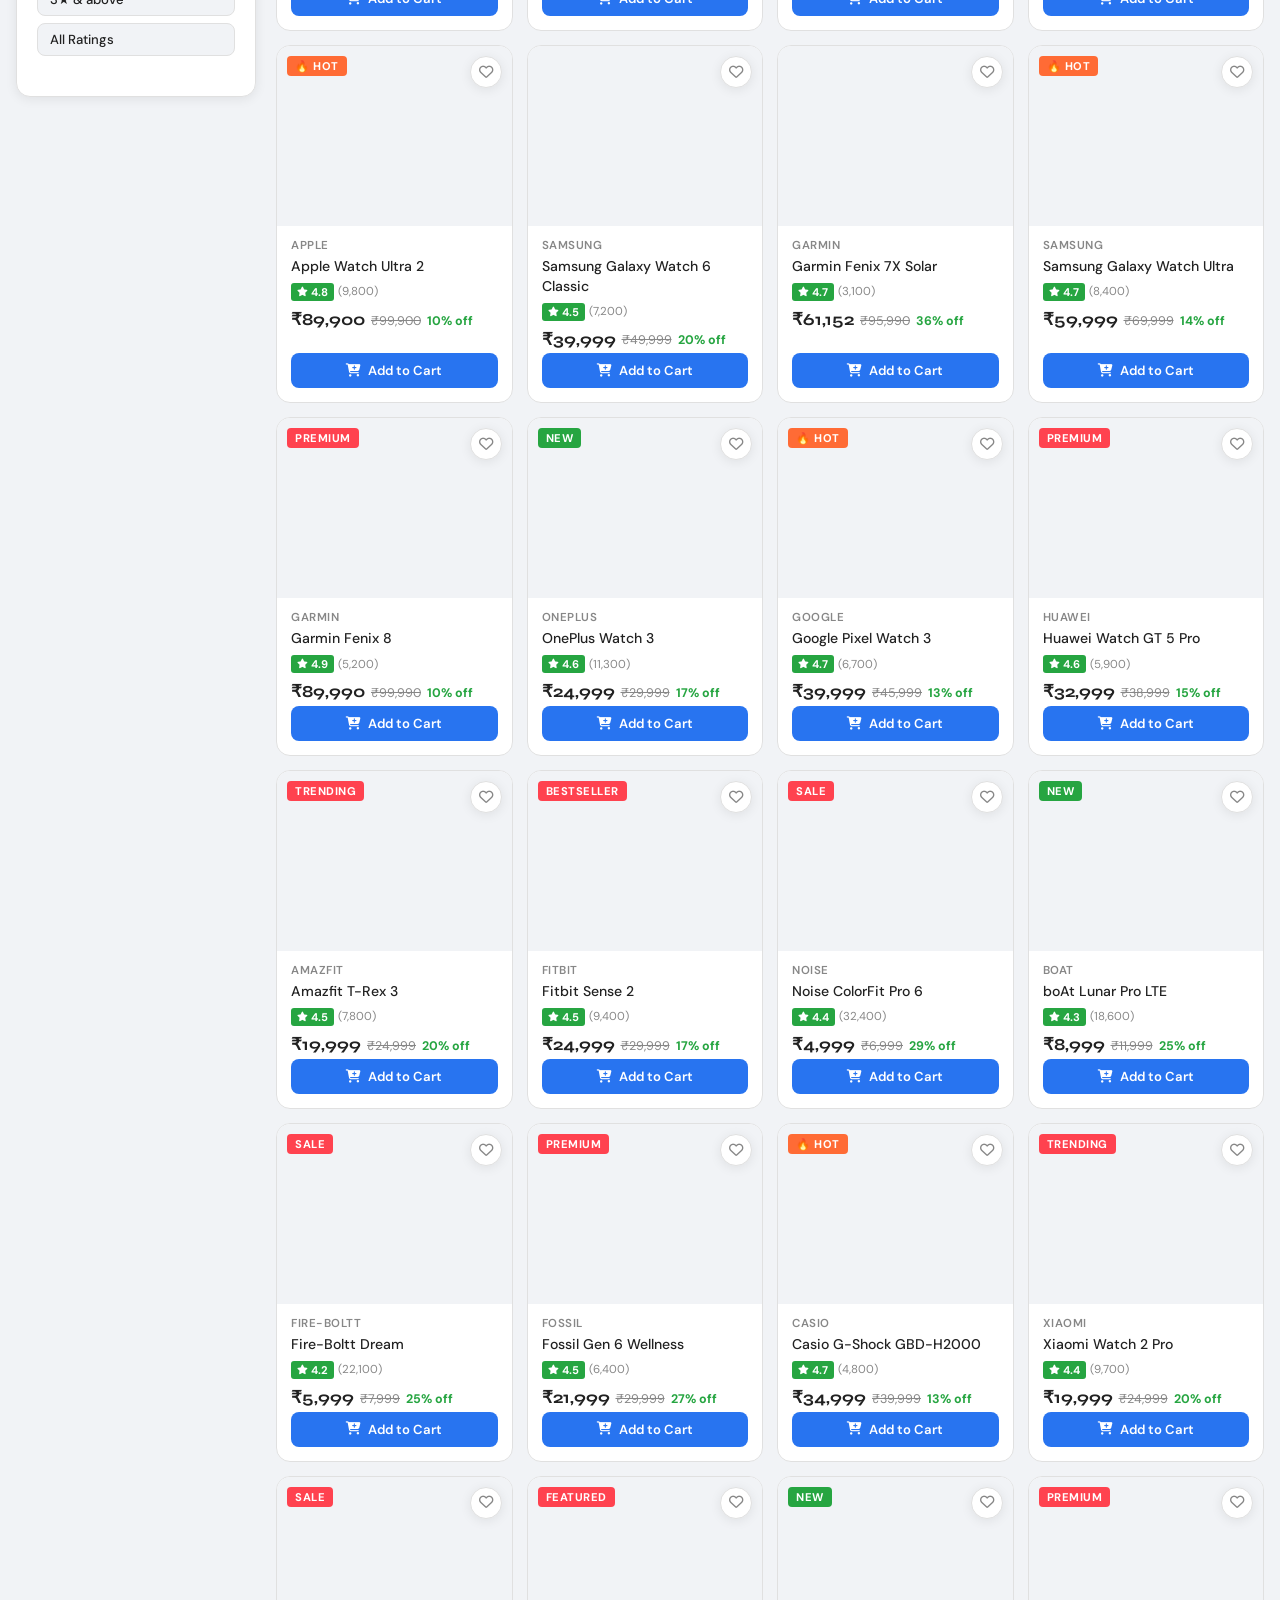
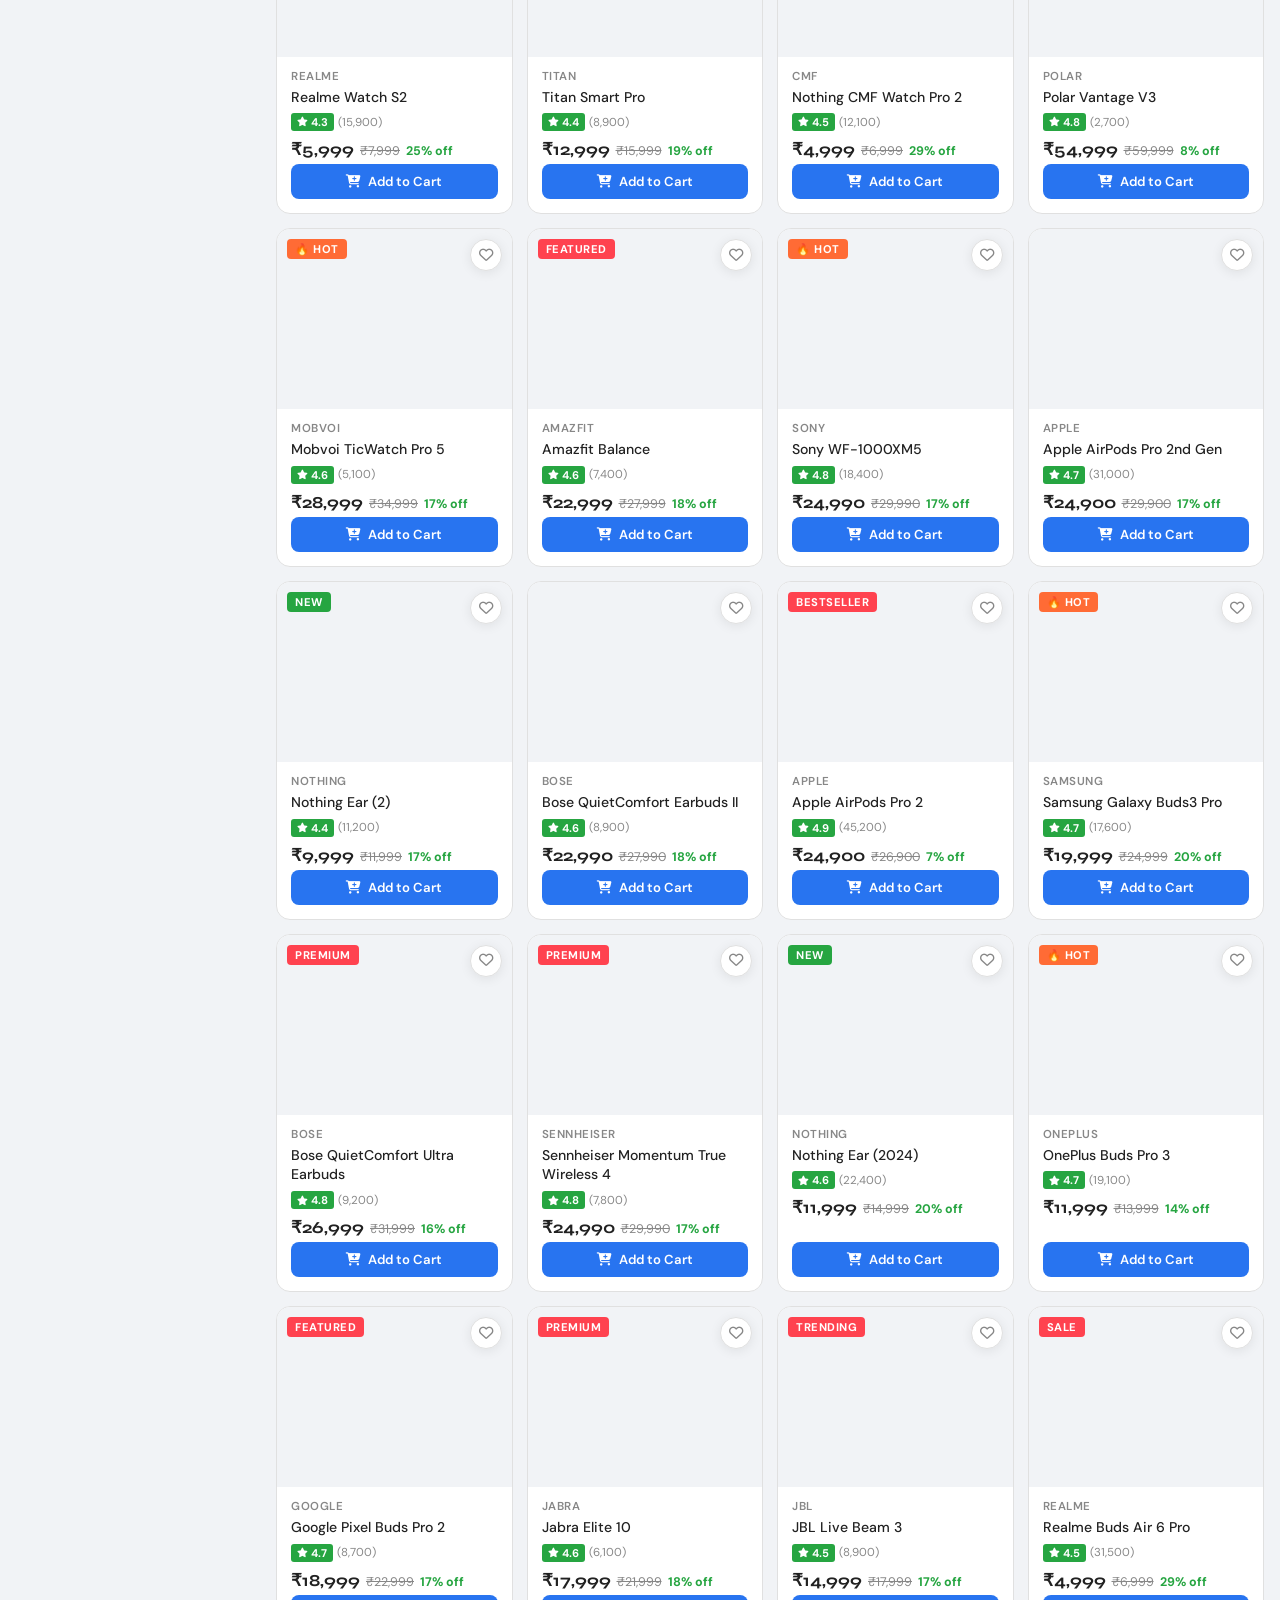
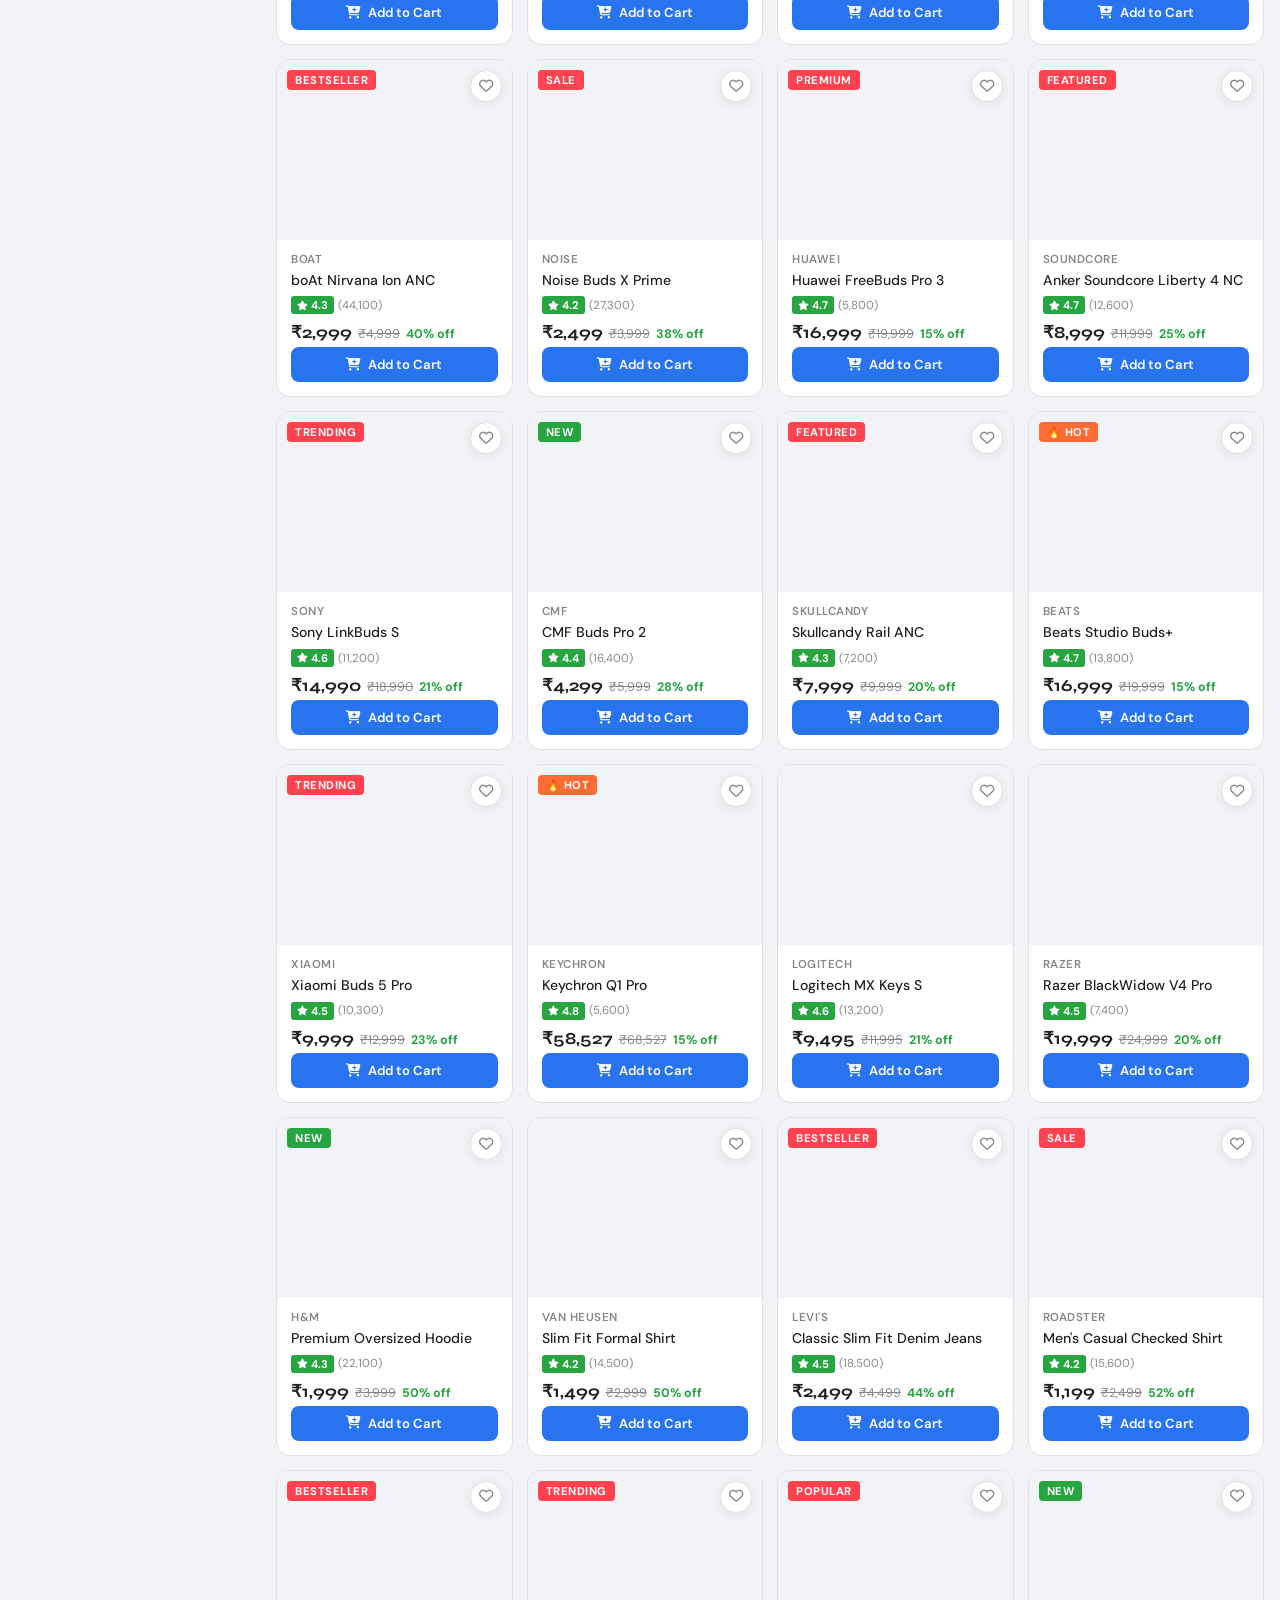
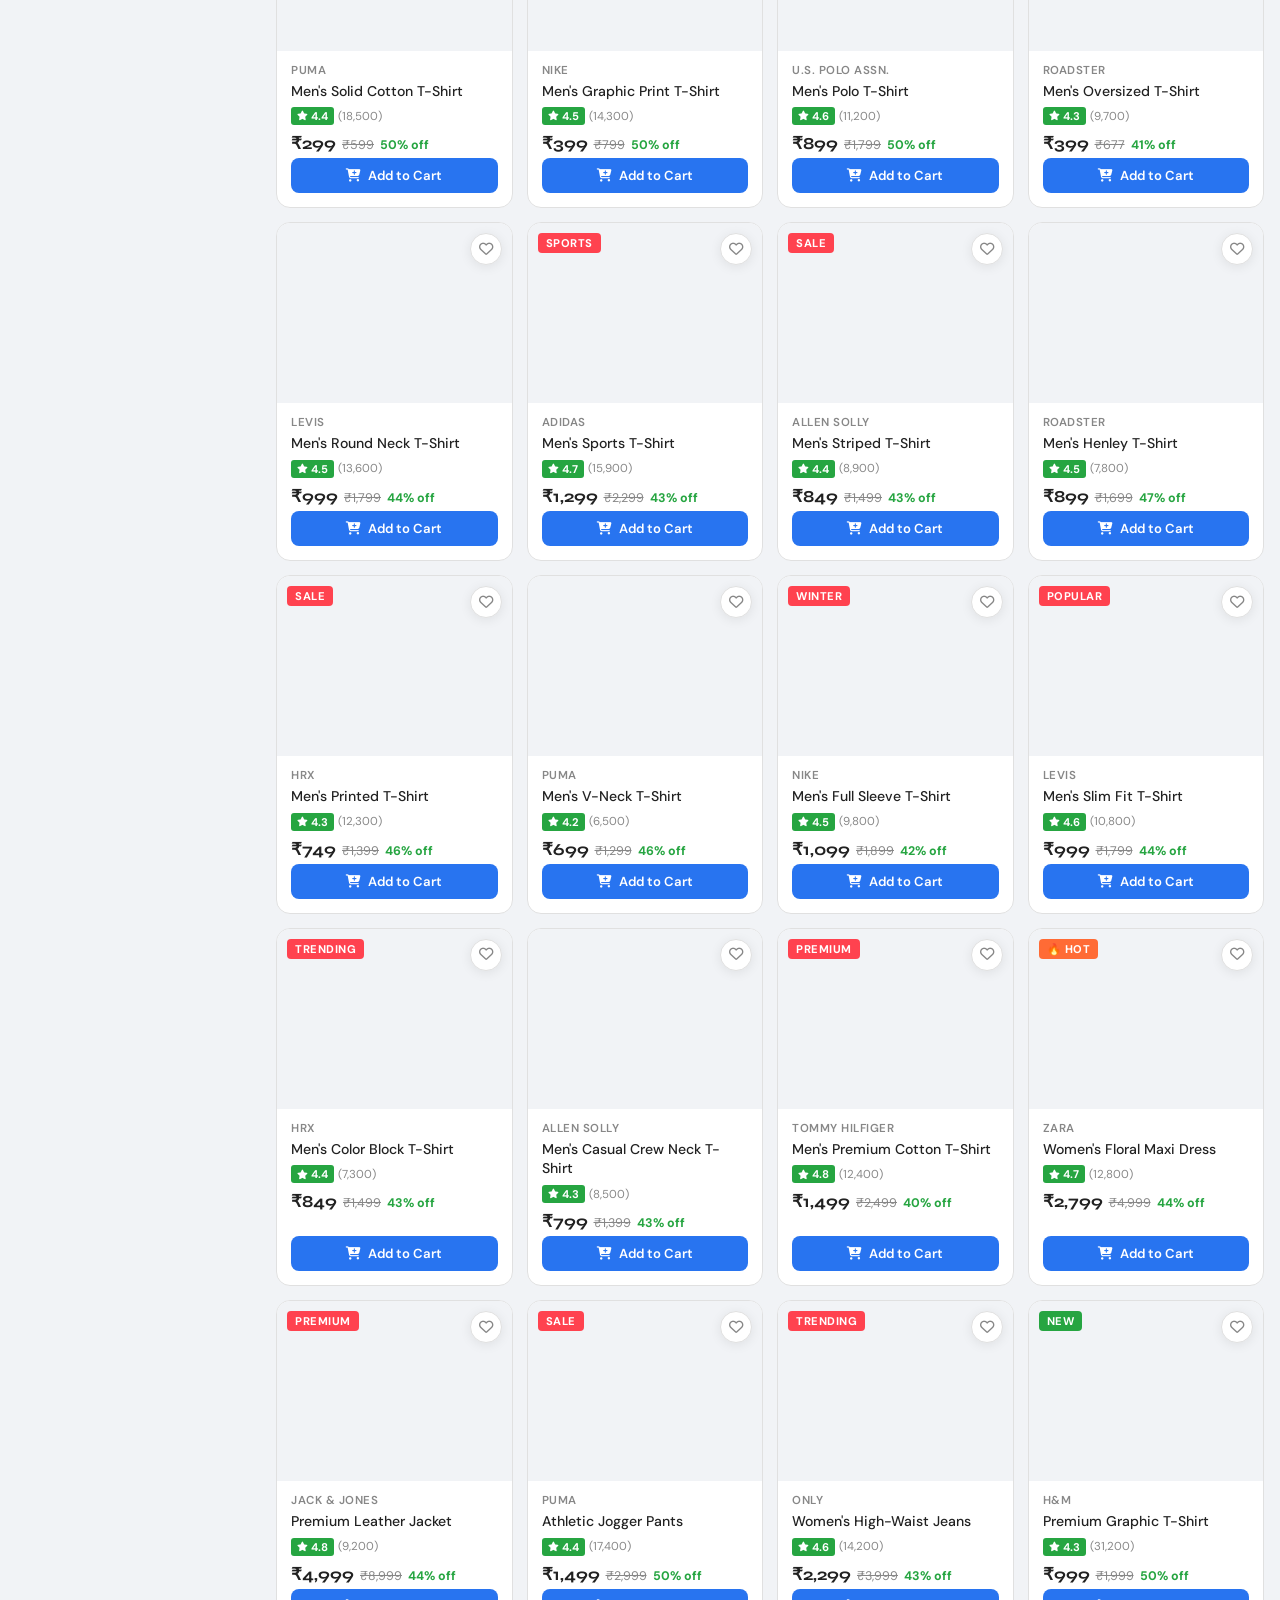
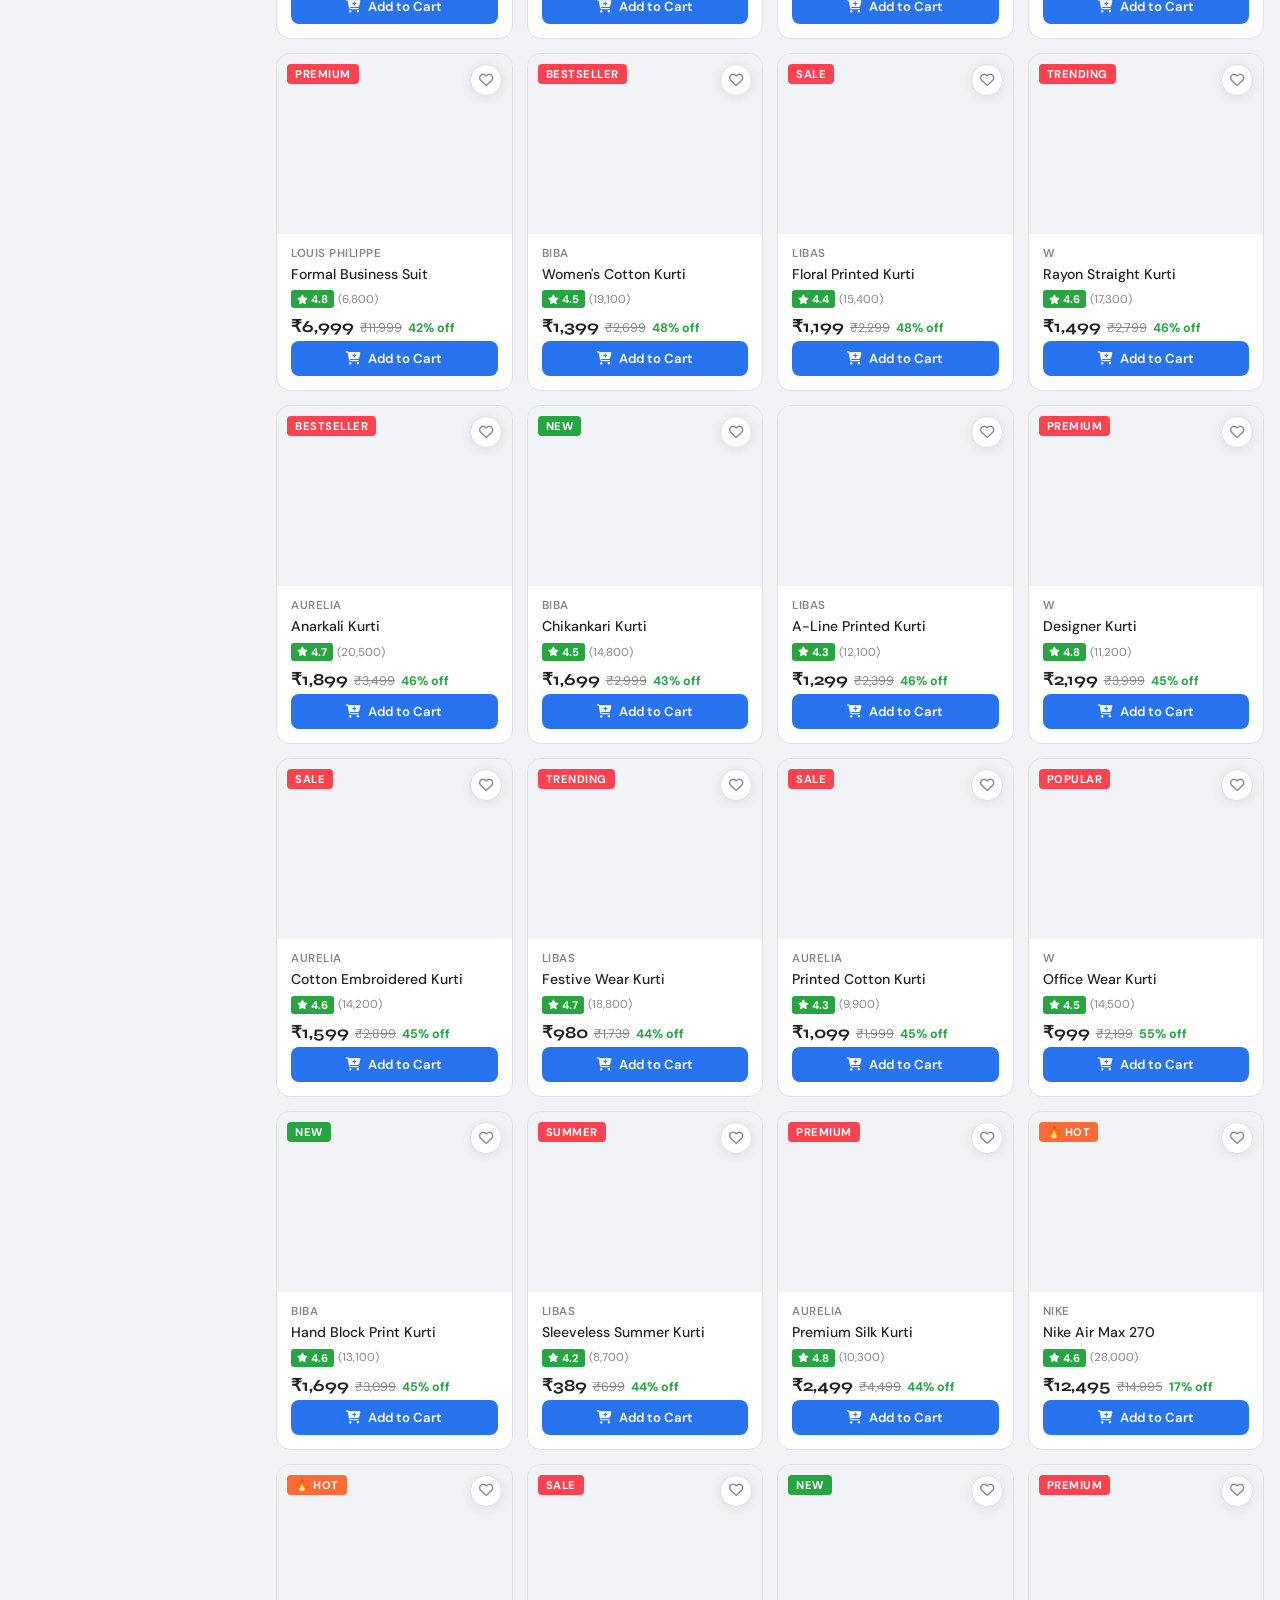
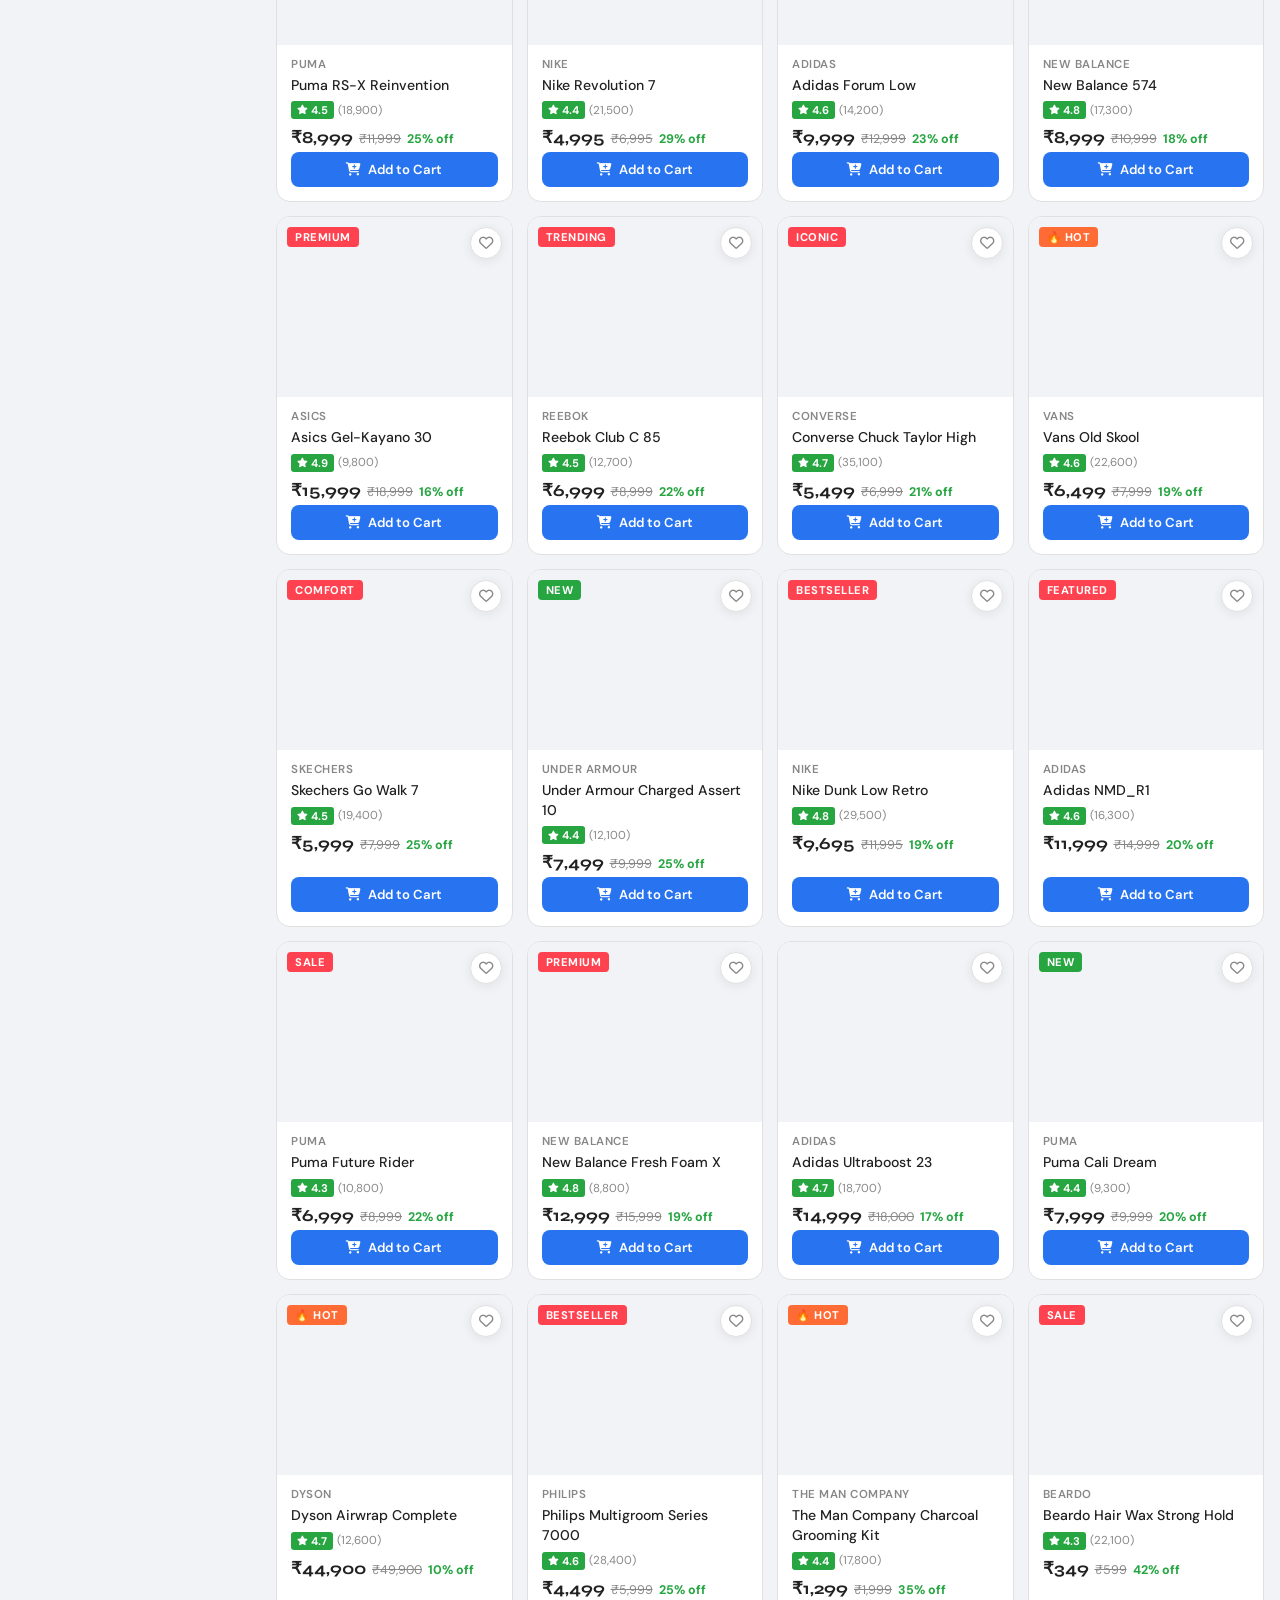
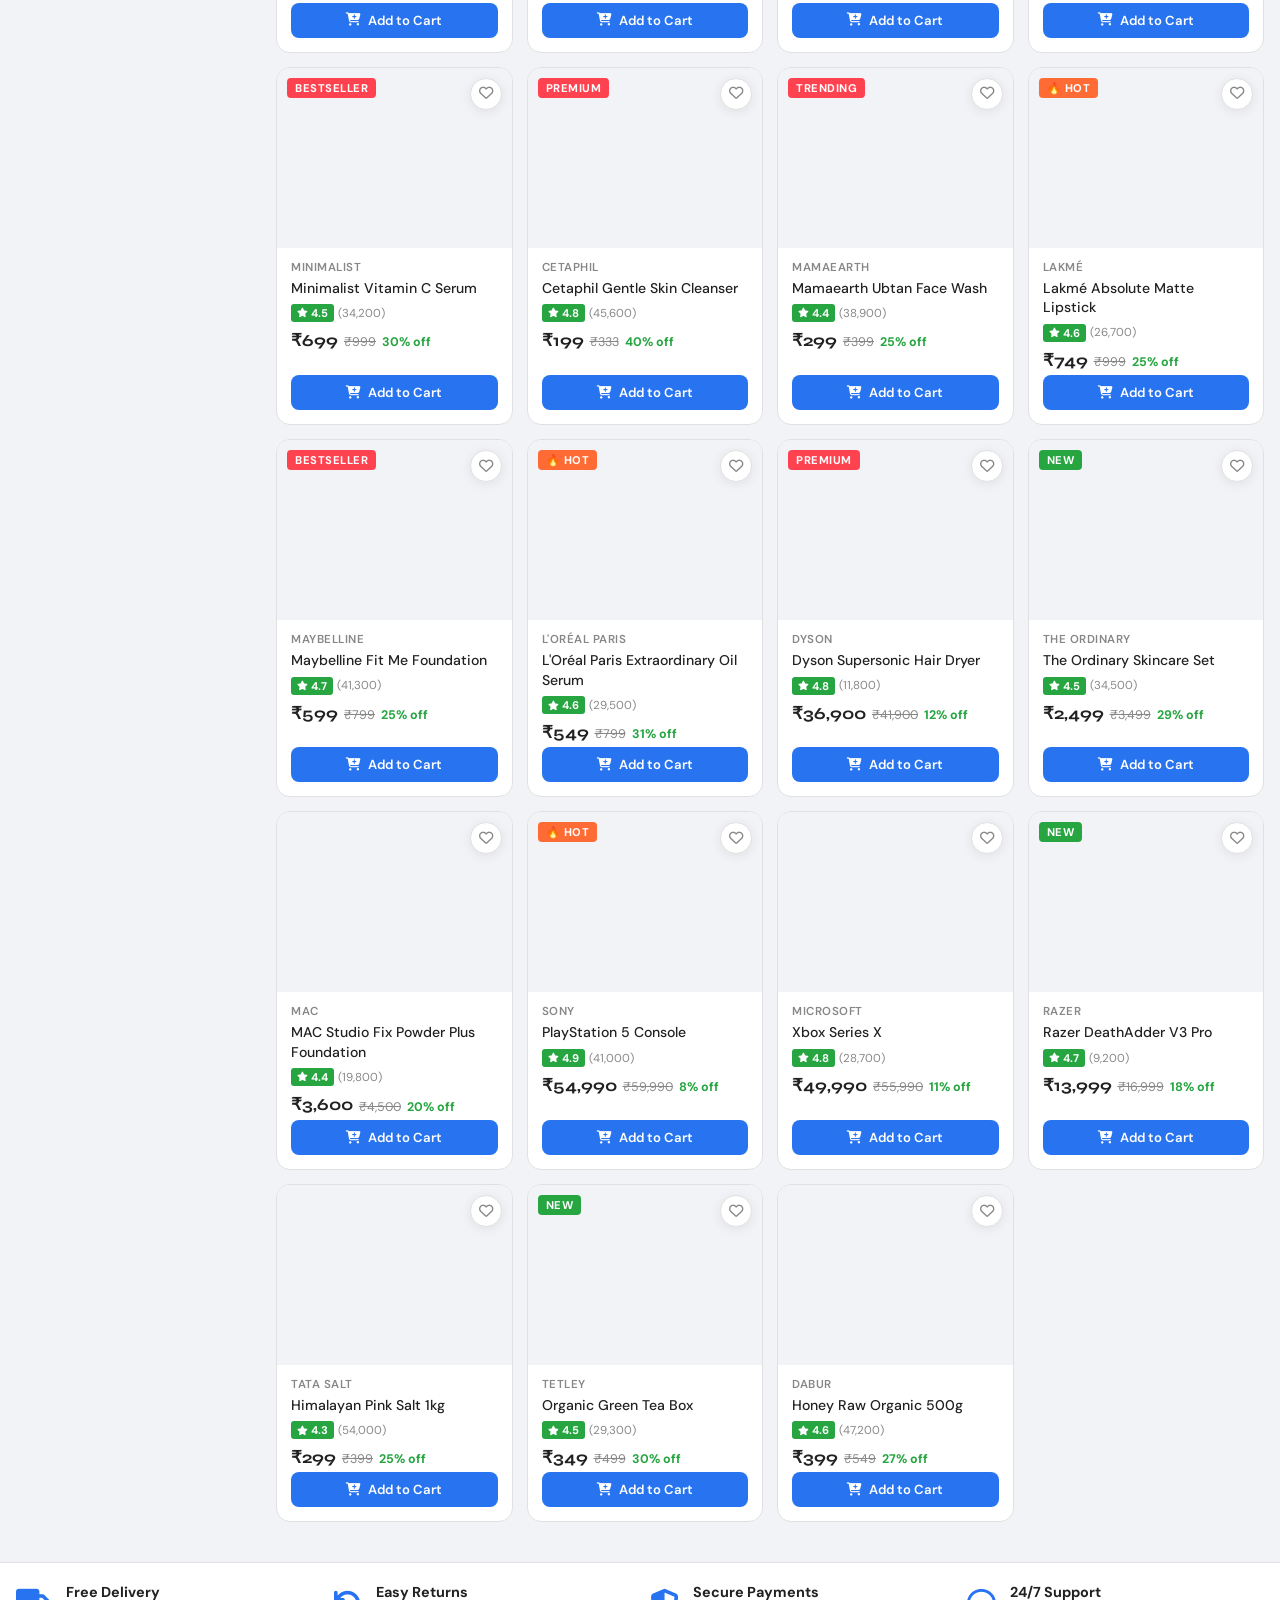
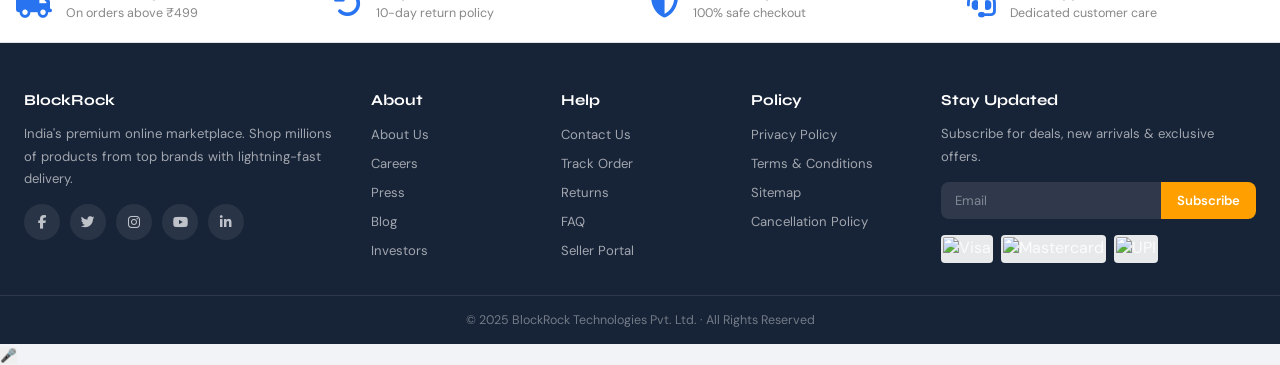
==== commit 375ea8fb: "Update index.html" ====
--- a/index.html
+++ b/index.html
@@ -460,6 +460,9 @@
 
 
 </div>
+<button onclick="voiceSearch()">
+🎤
+</button>
 
   <script src="script.js"></script>
 </body>
--- a/style.css
+++ b/style.css
@@ -1013,4 +1013,22 @@
 width:20%;
 padding:10px;
 
+}
+#ai-toggle{
+
+position:fixed;
+right:20px;
+bottom:20px;
+width:60px;
+height:60px;
+border-radius:50%;
+font-size:25px;
+
+}
+
+
+.ai-box{
+
+display:none;
+
 }
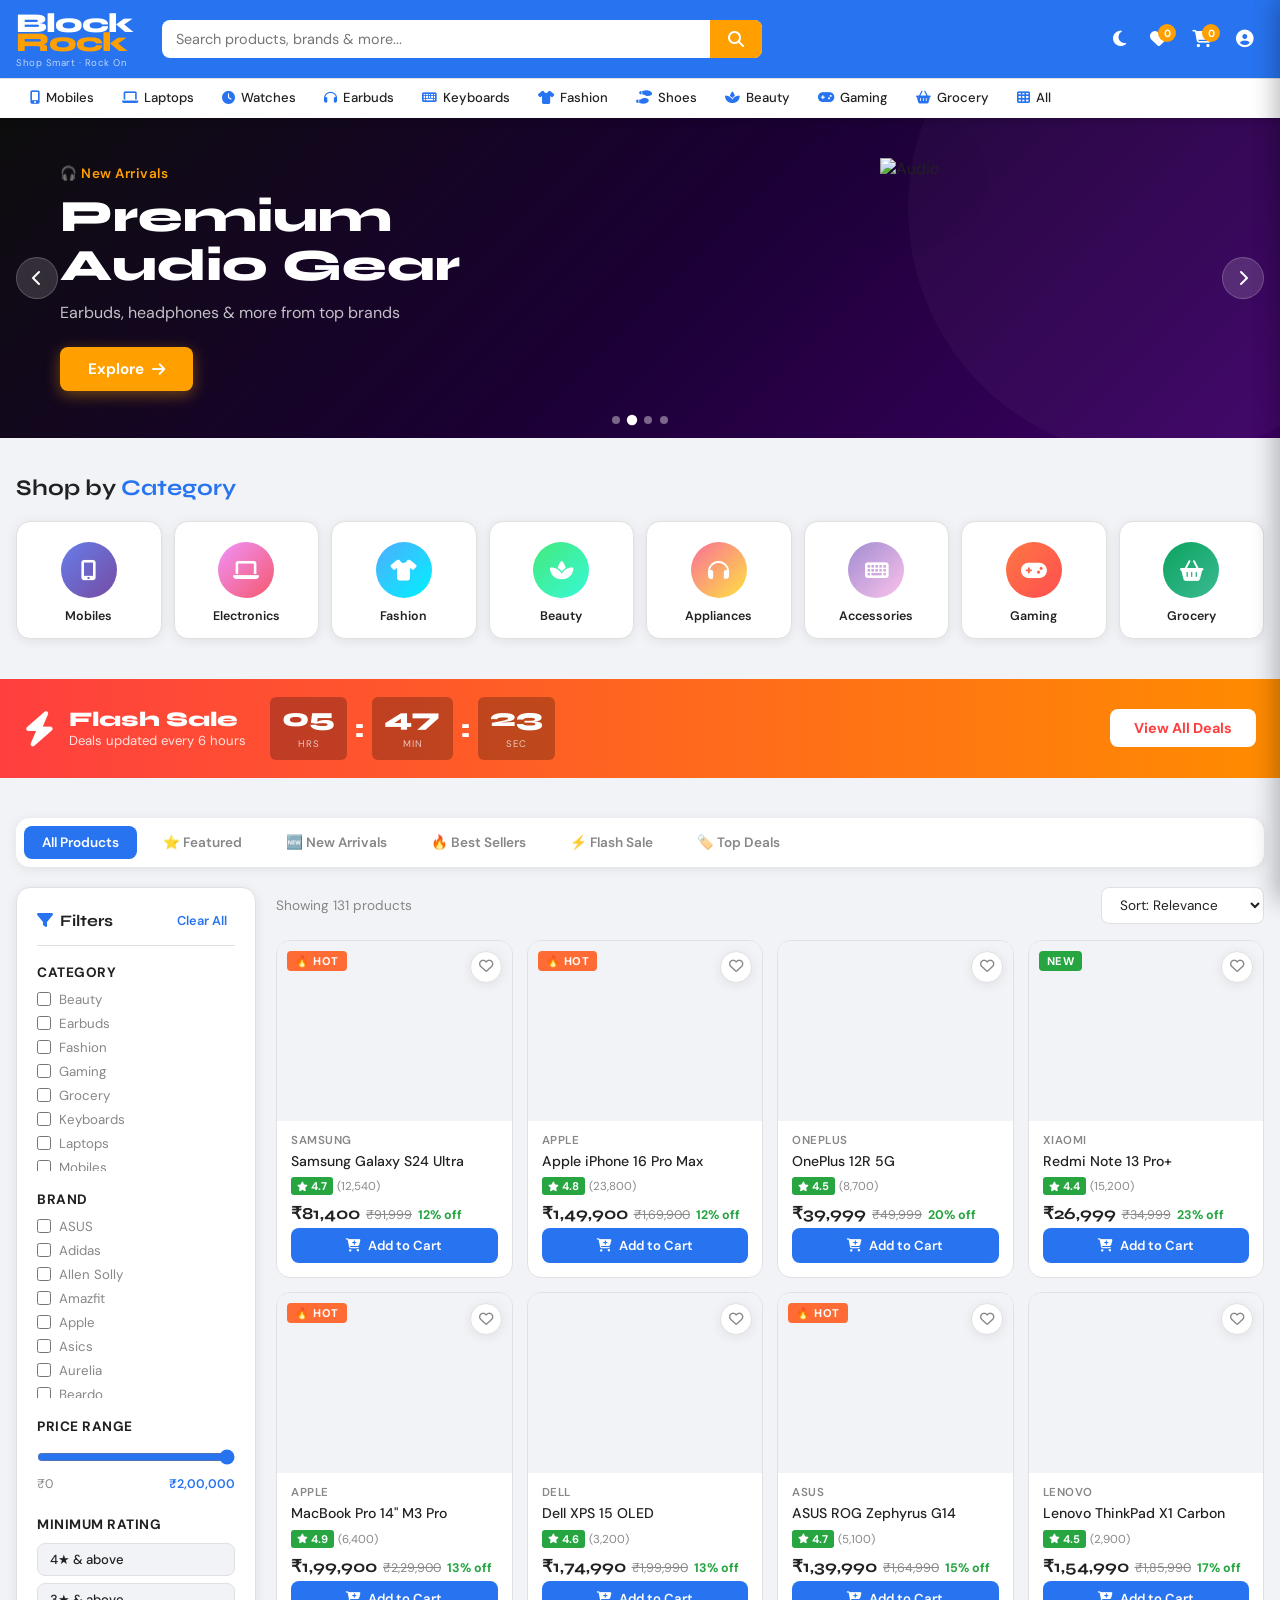
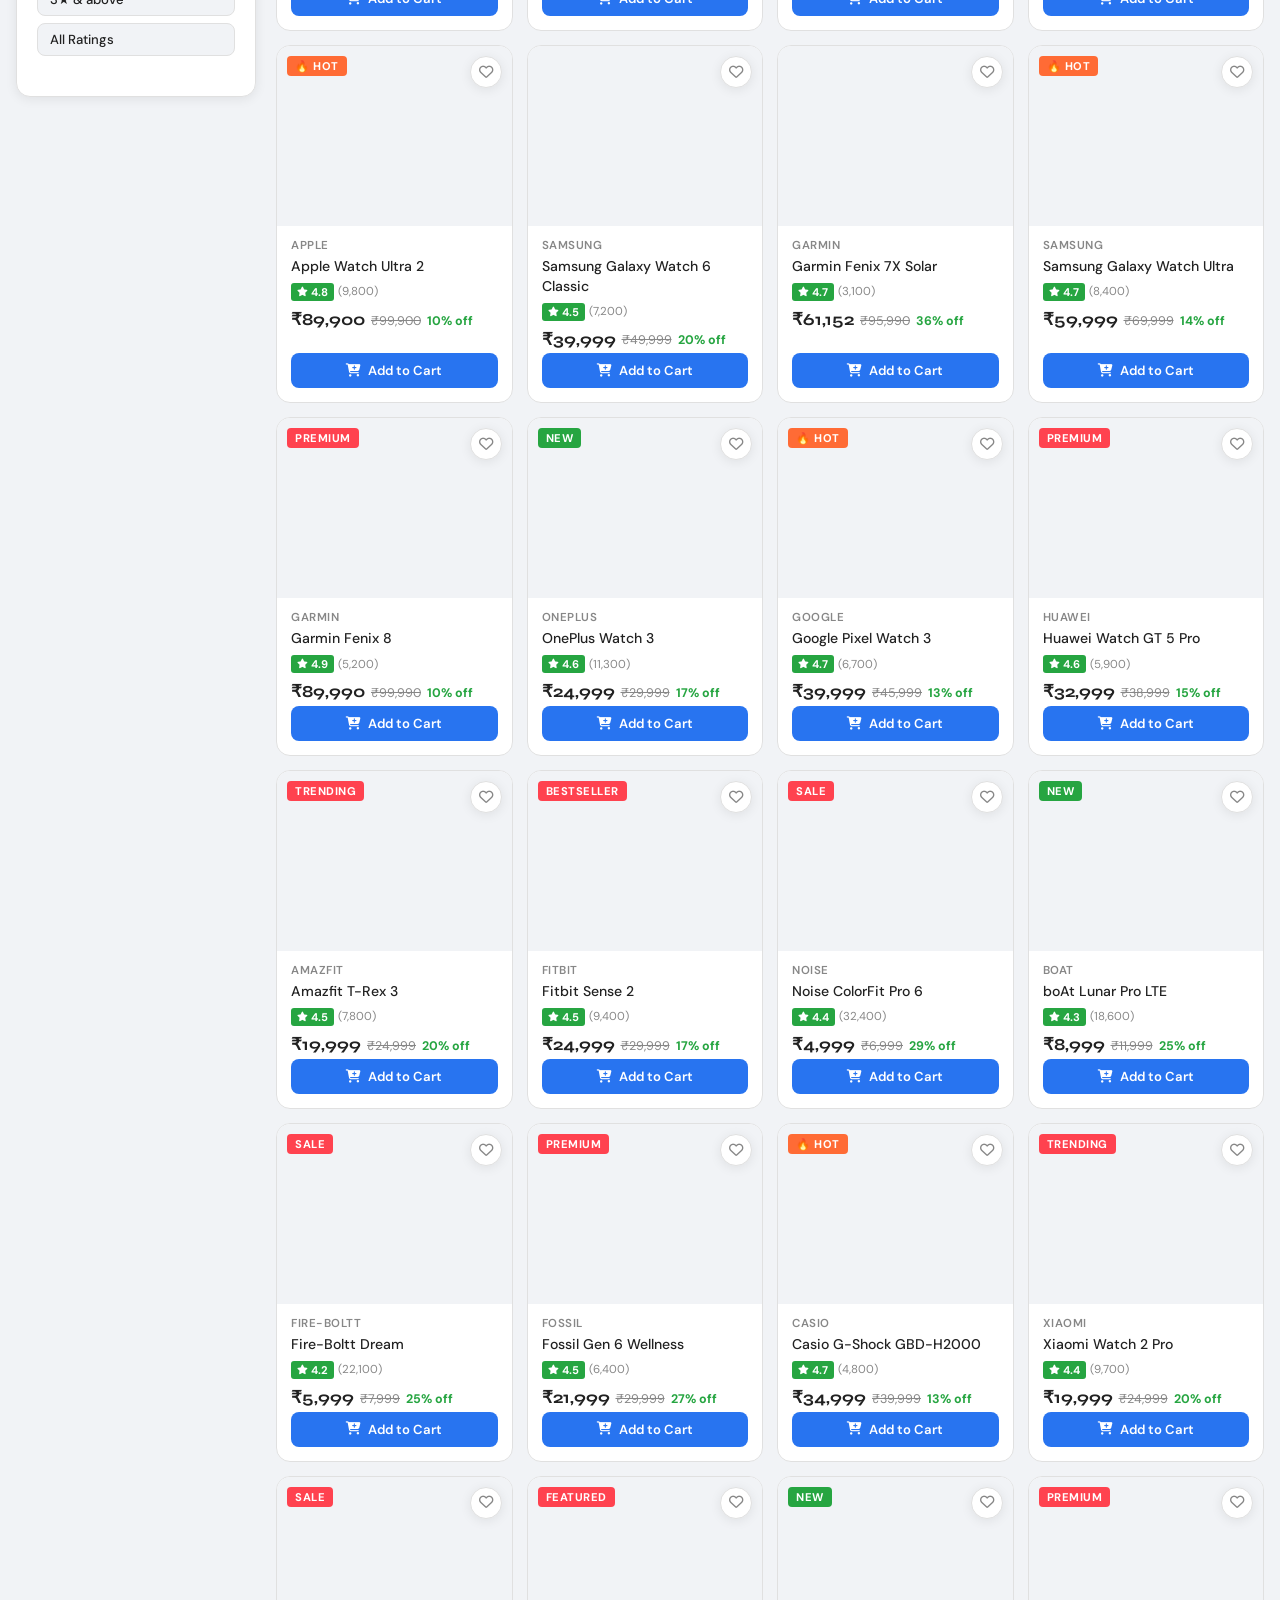
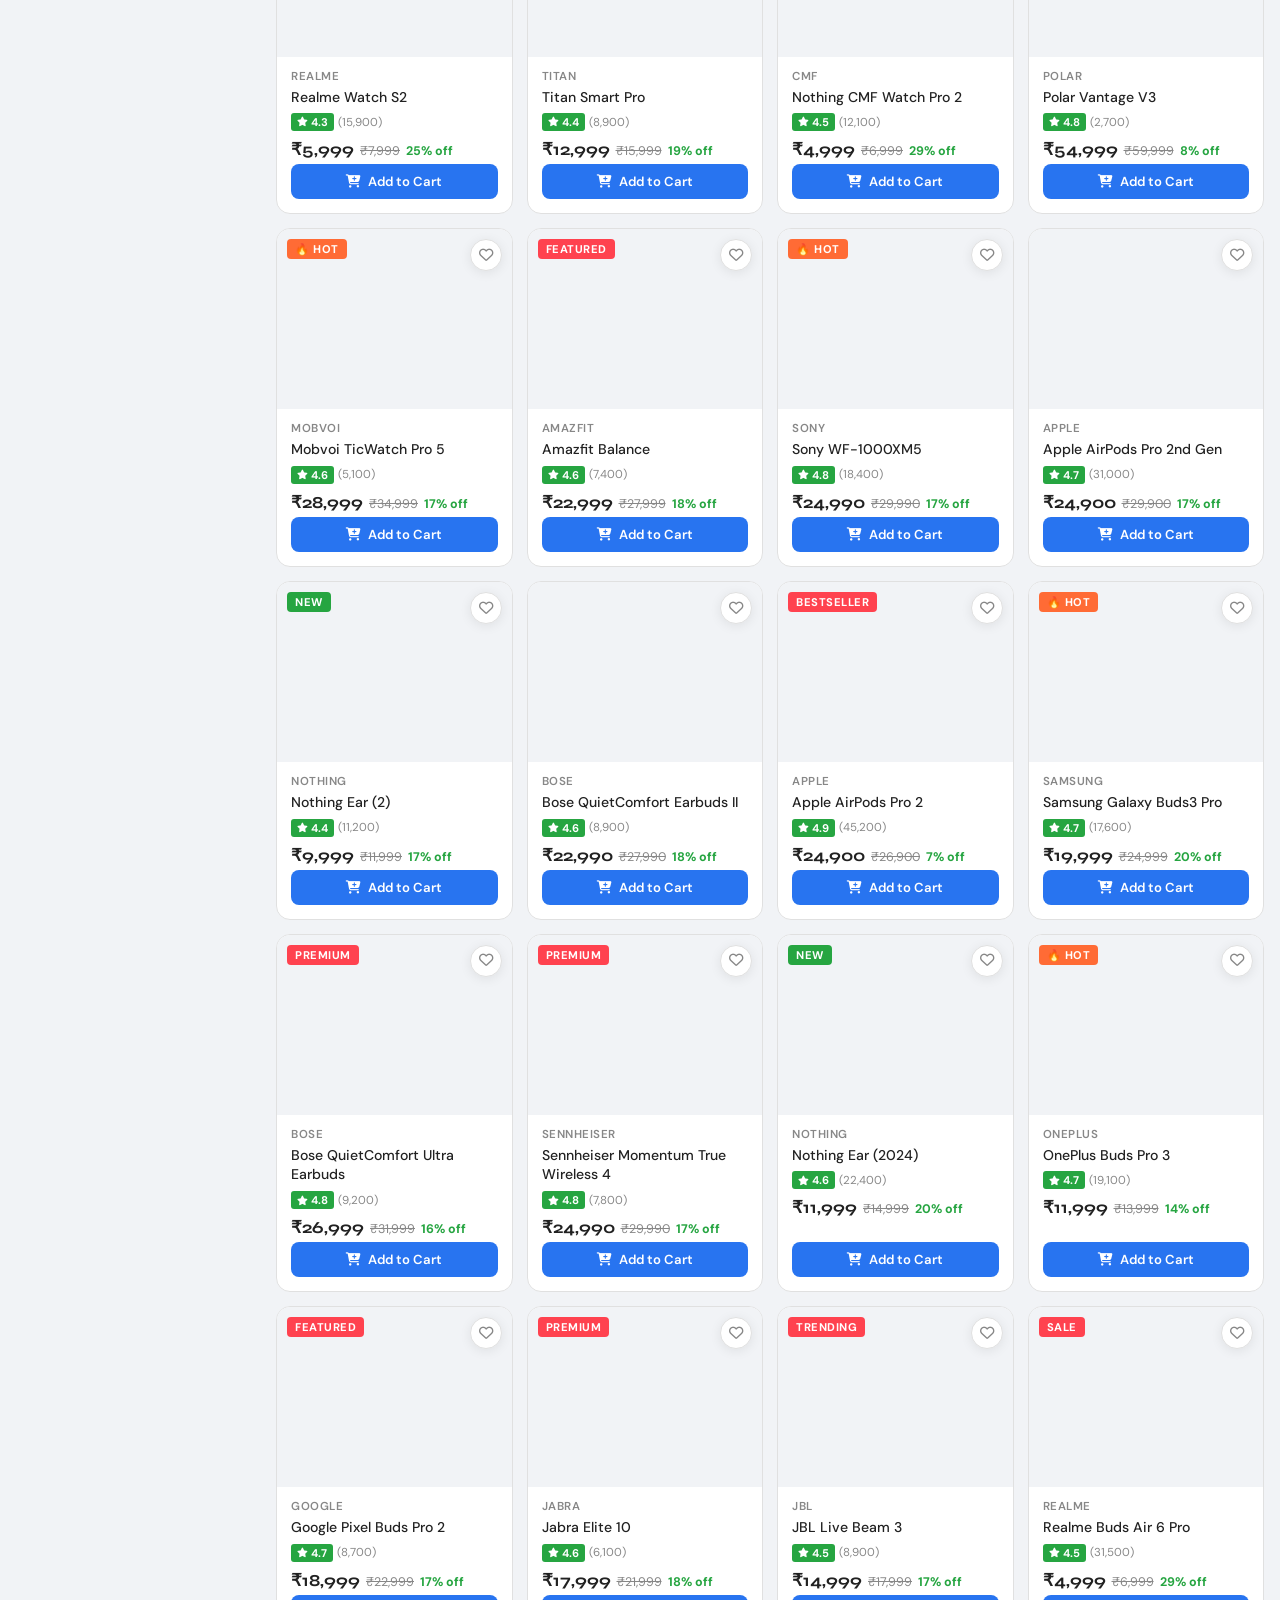
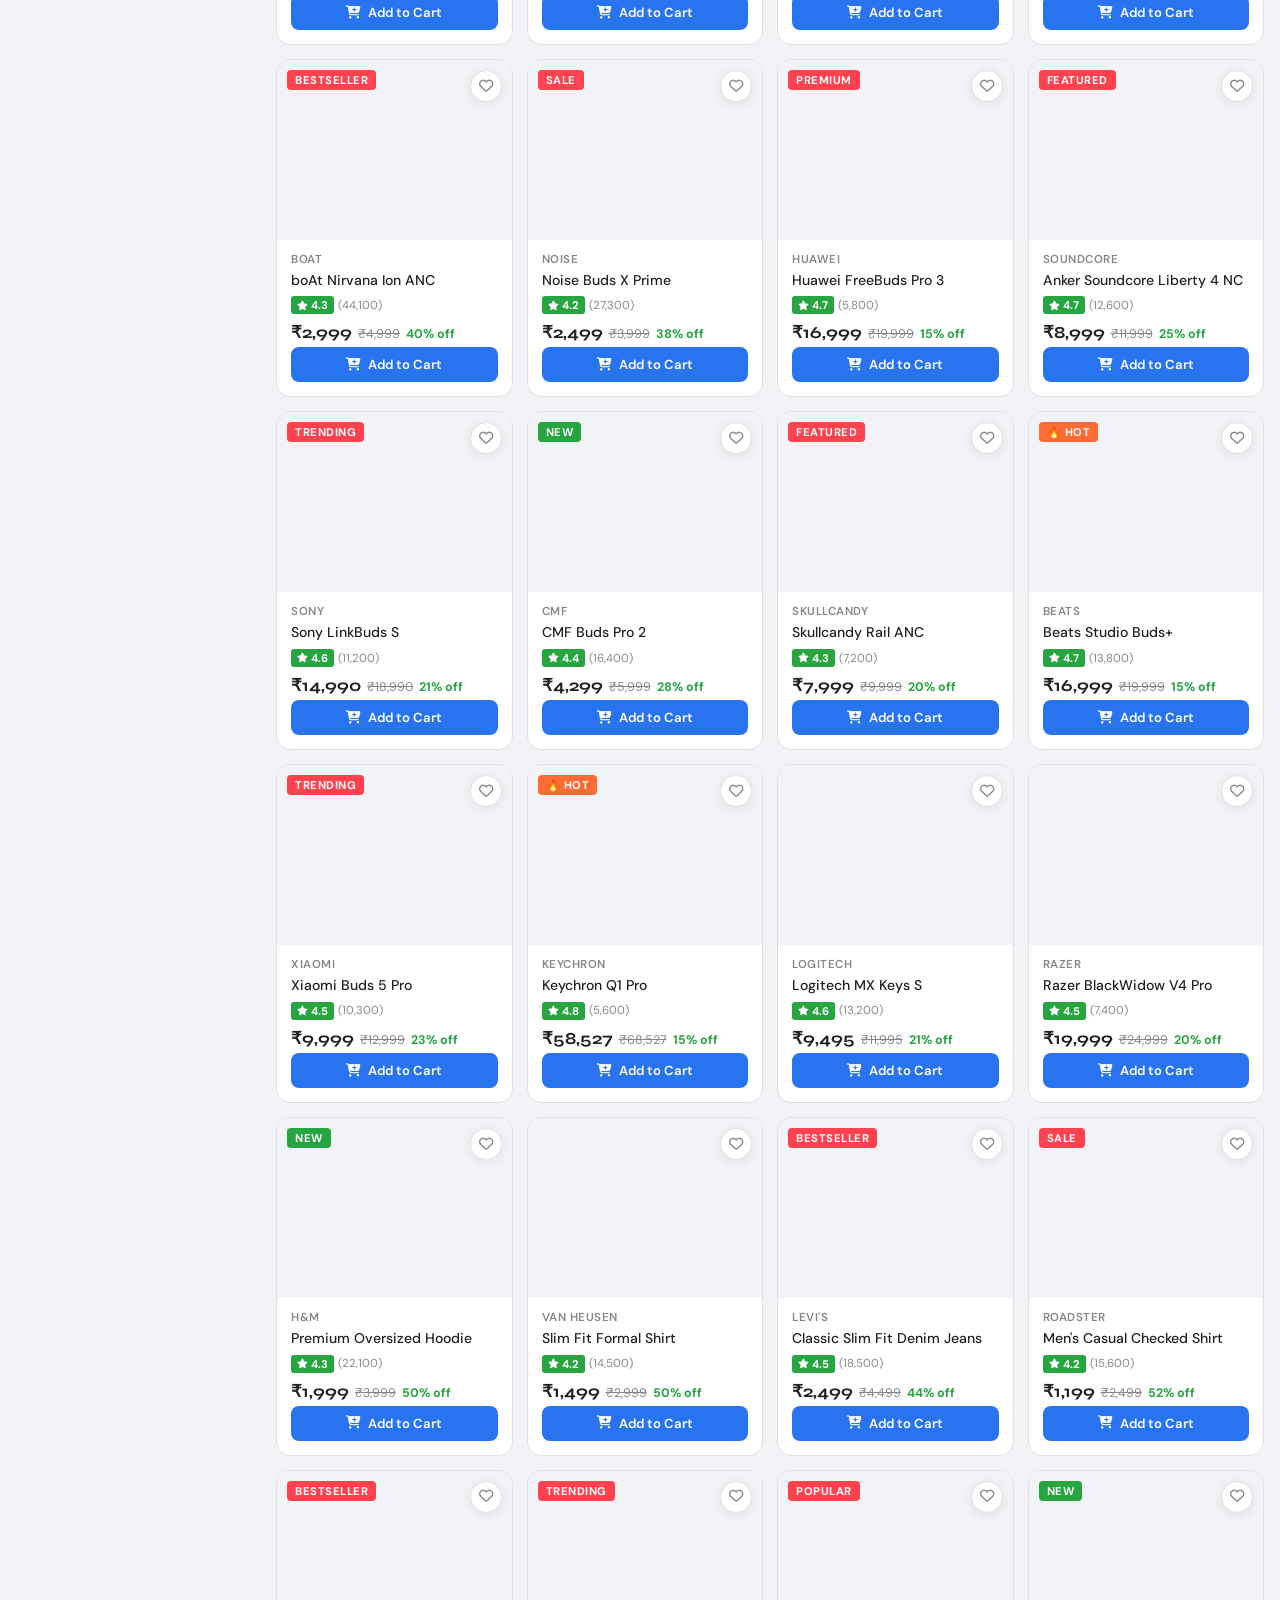
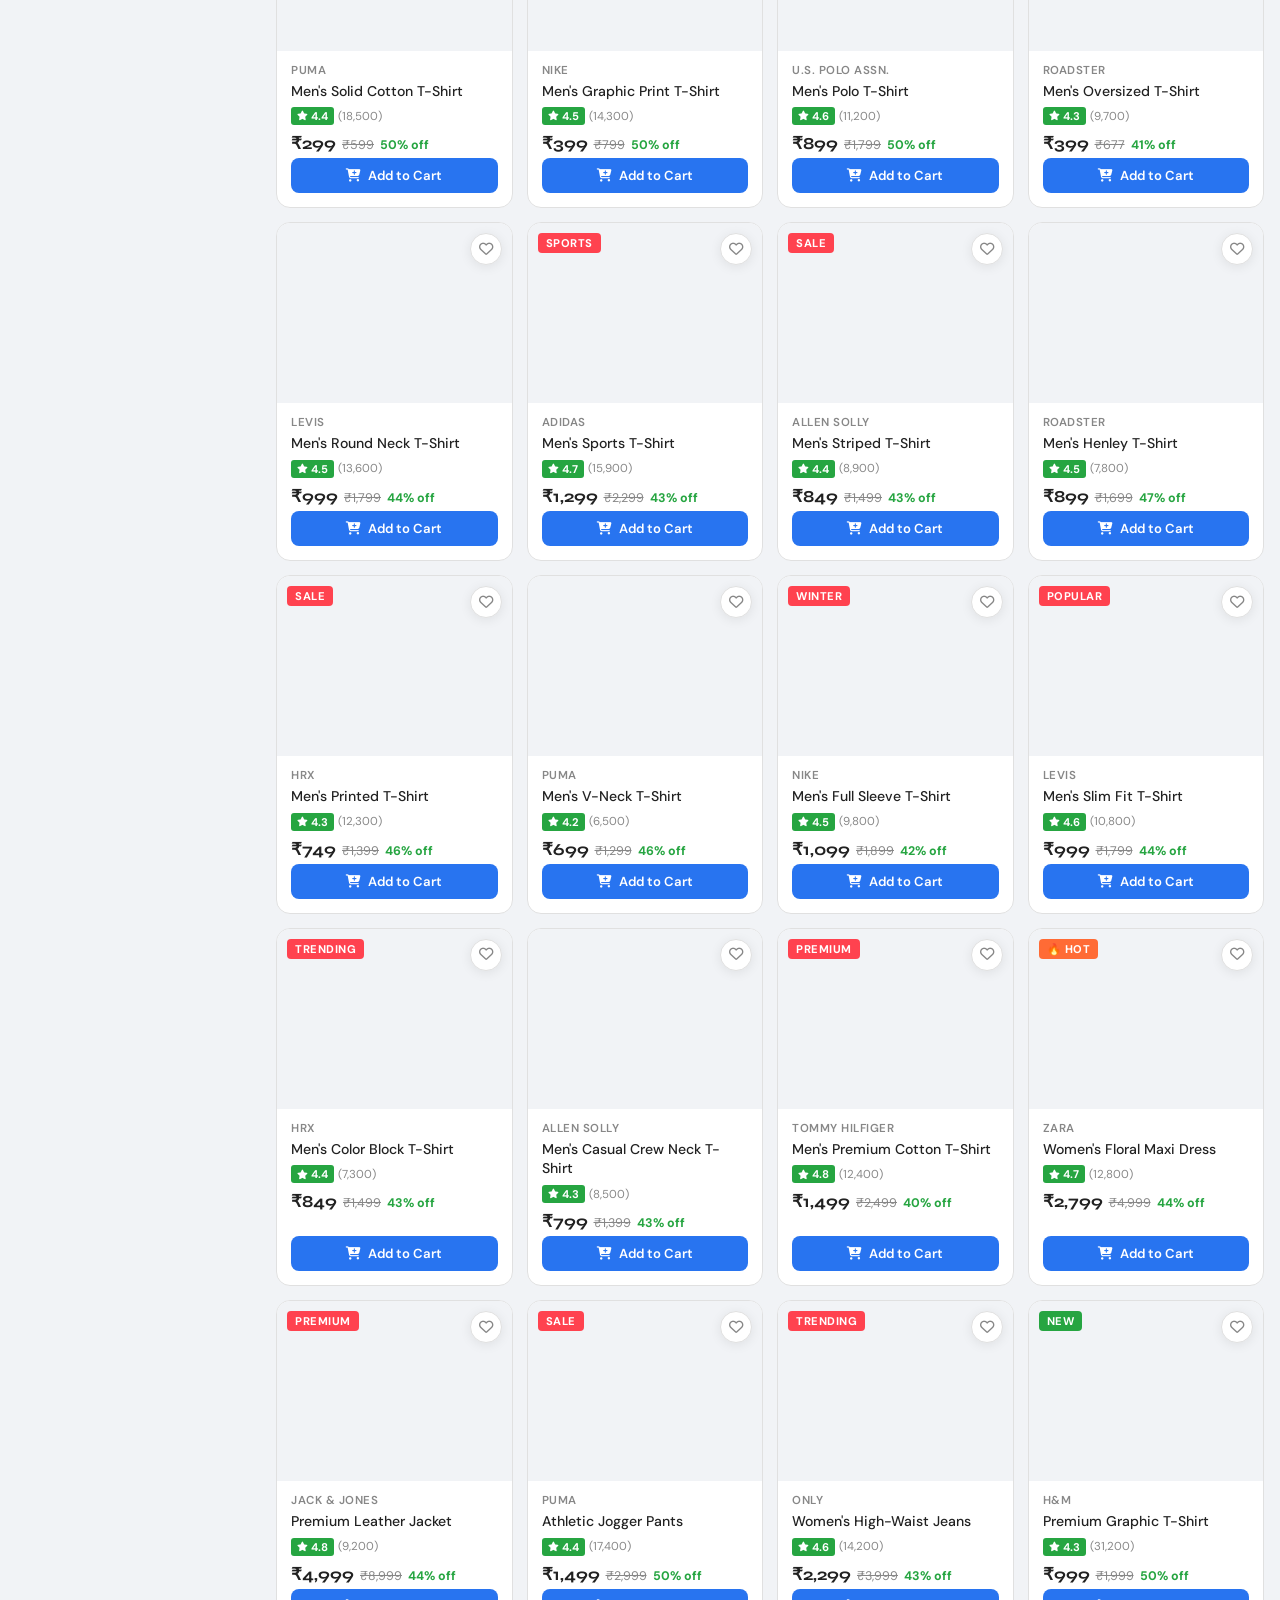
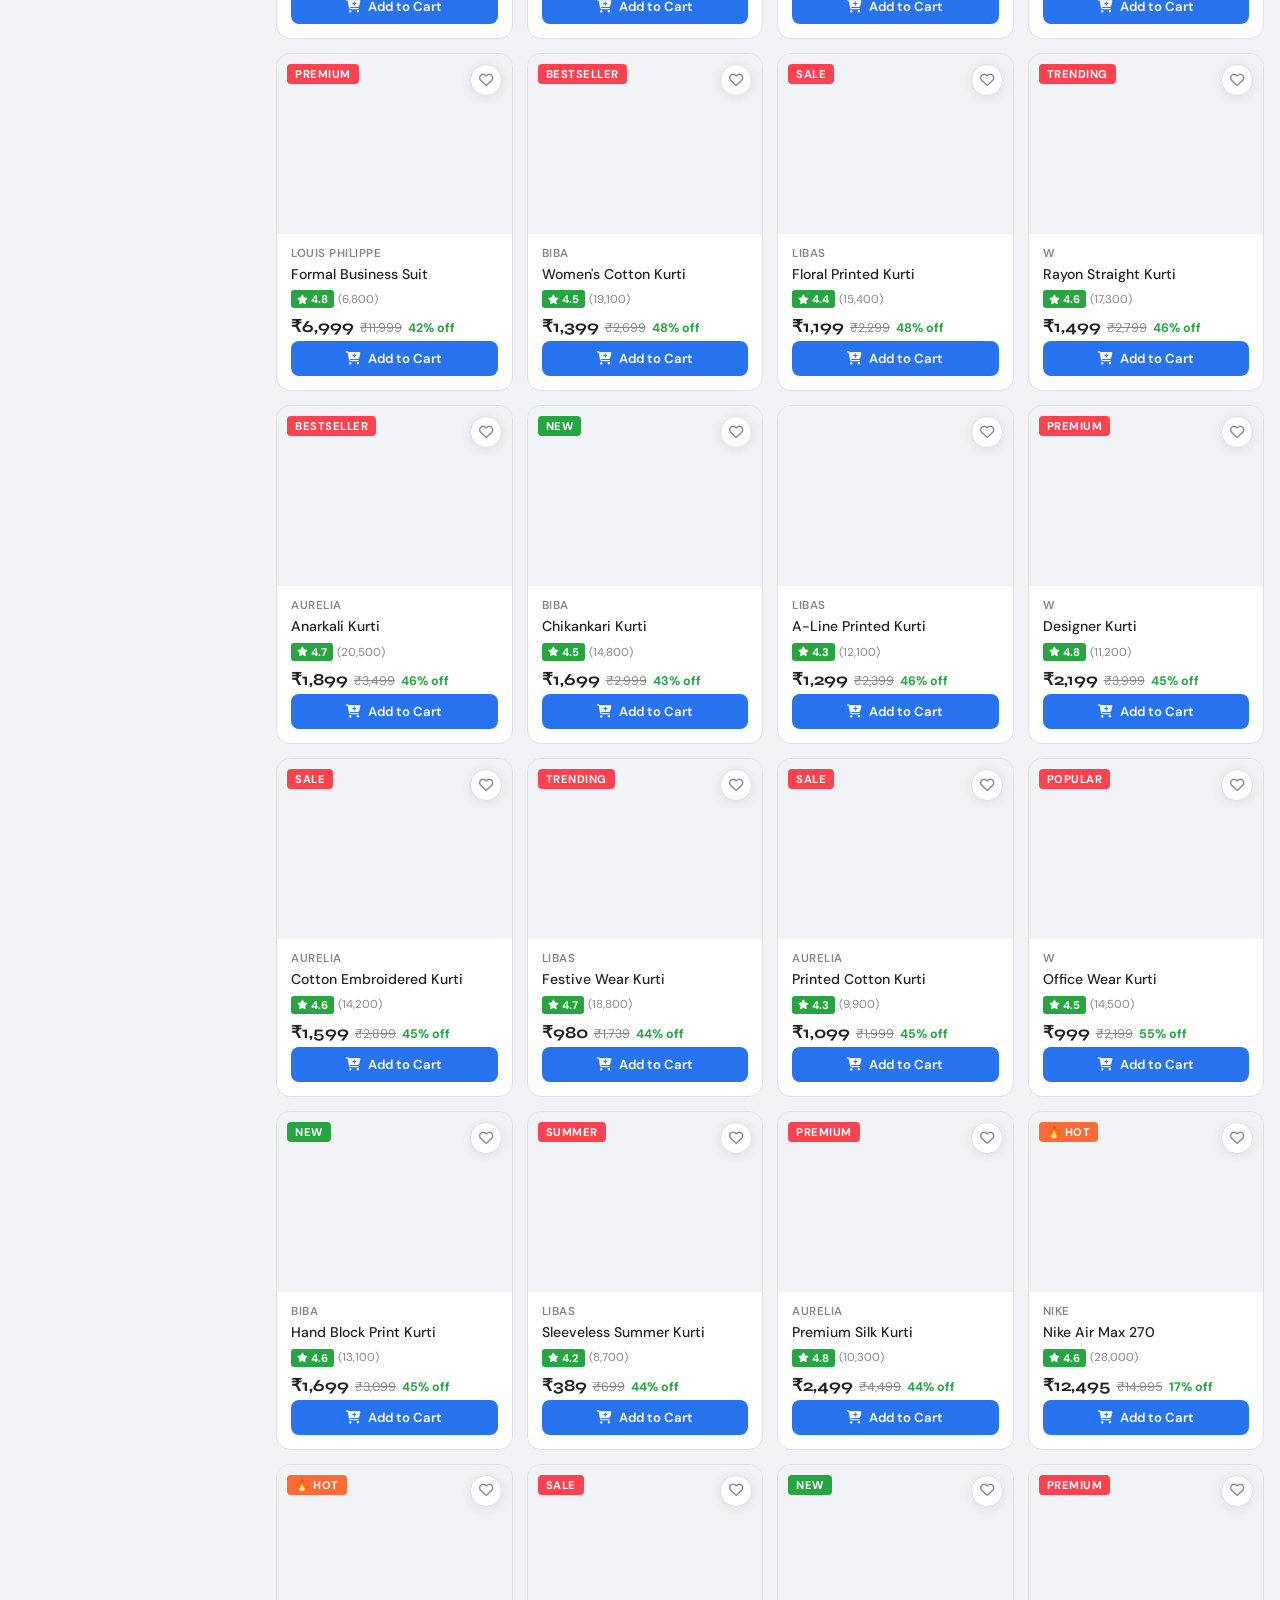
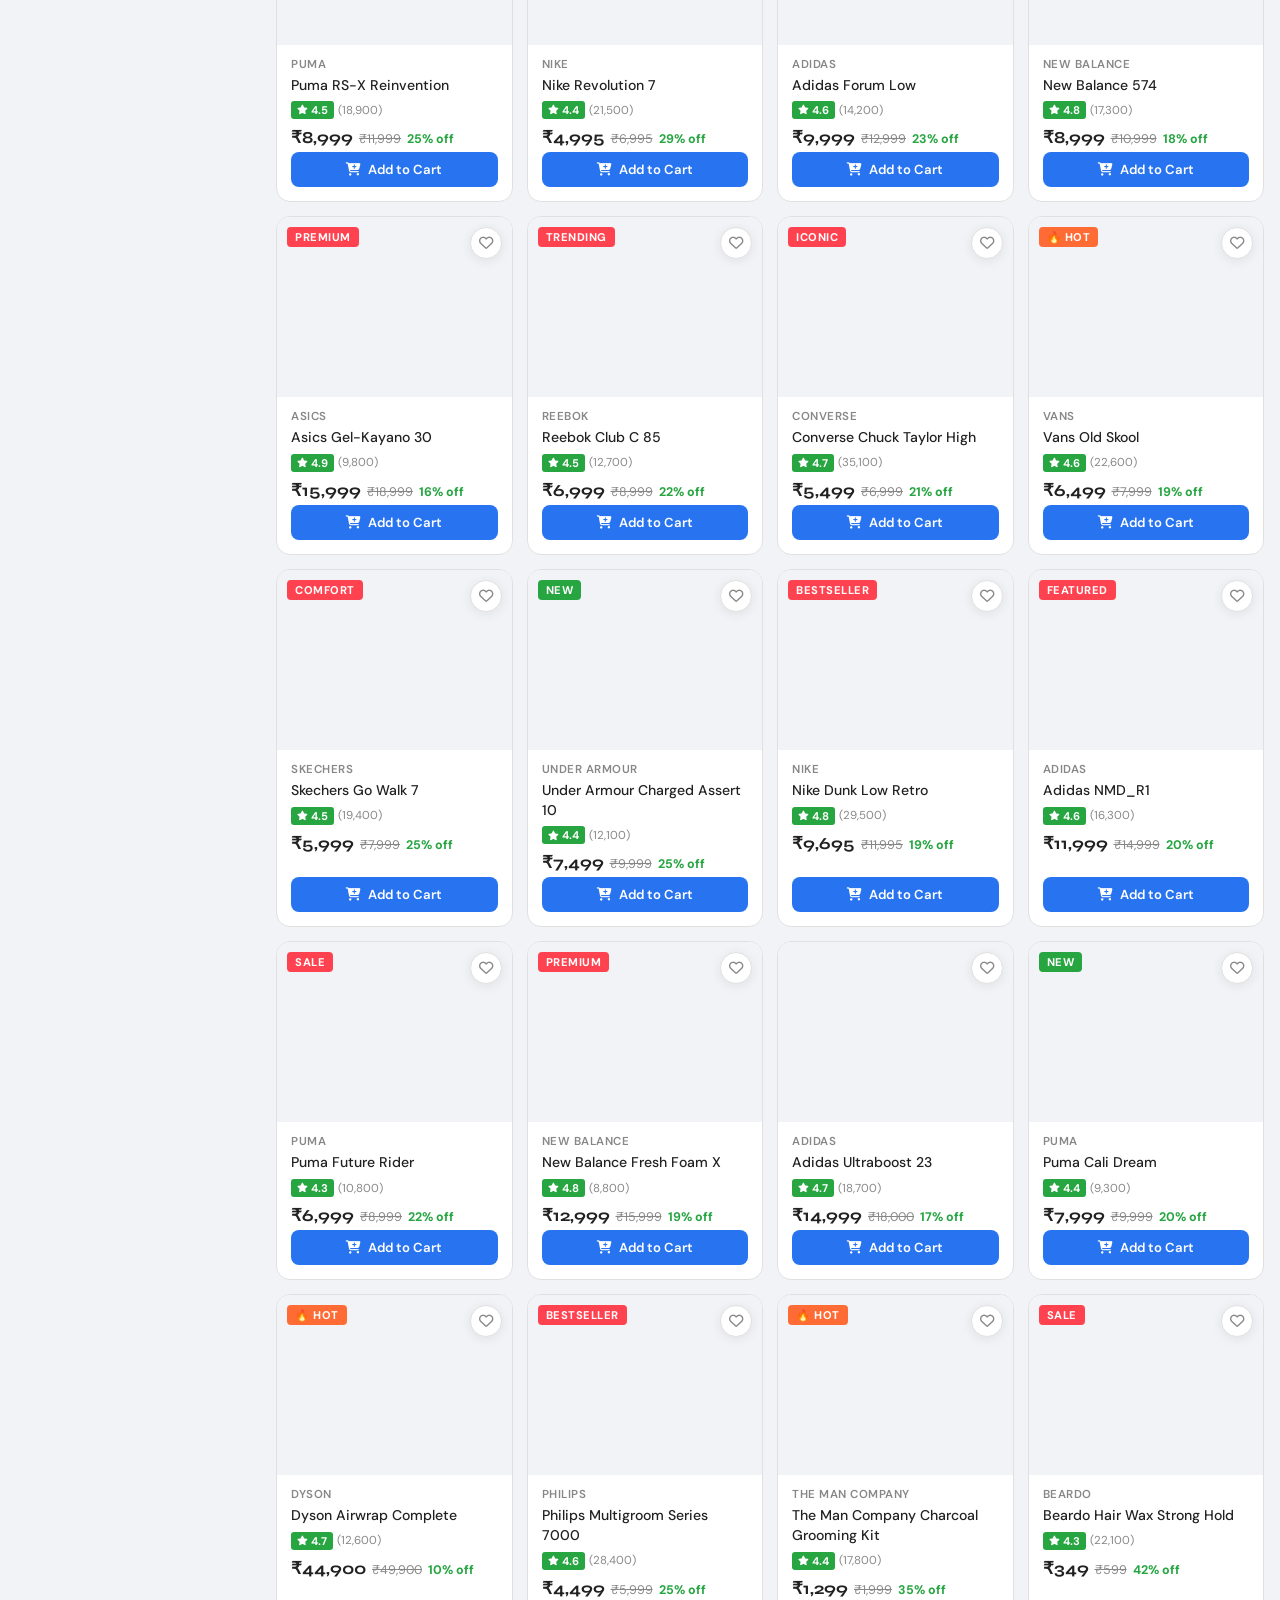
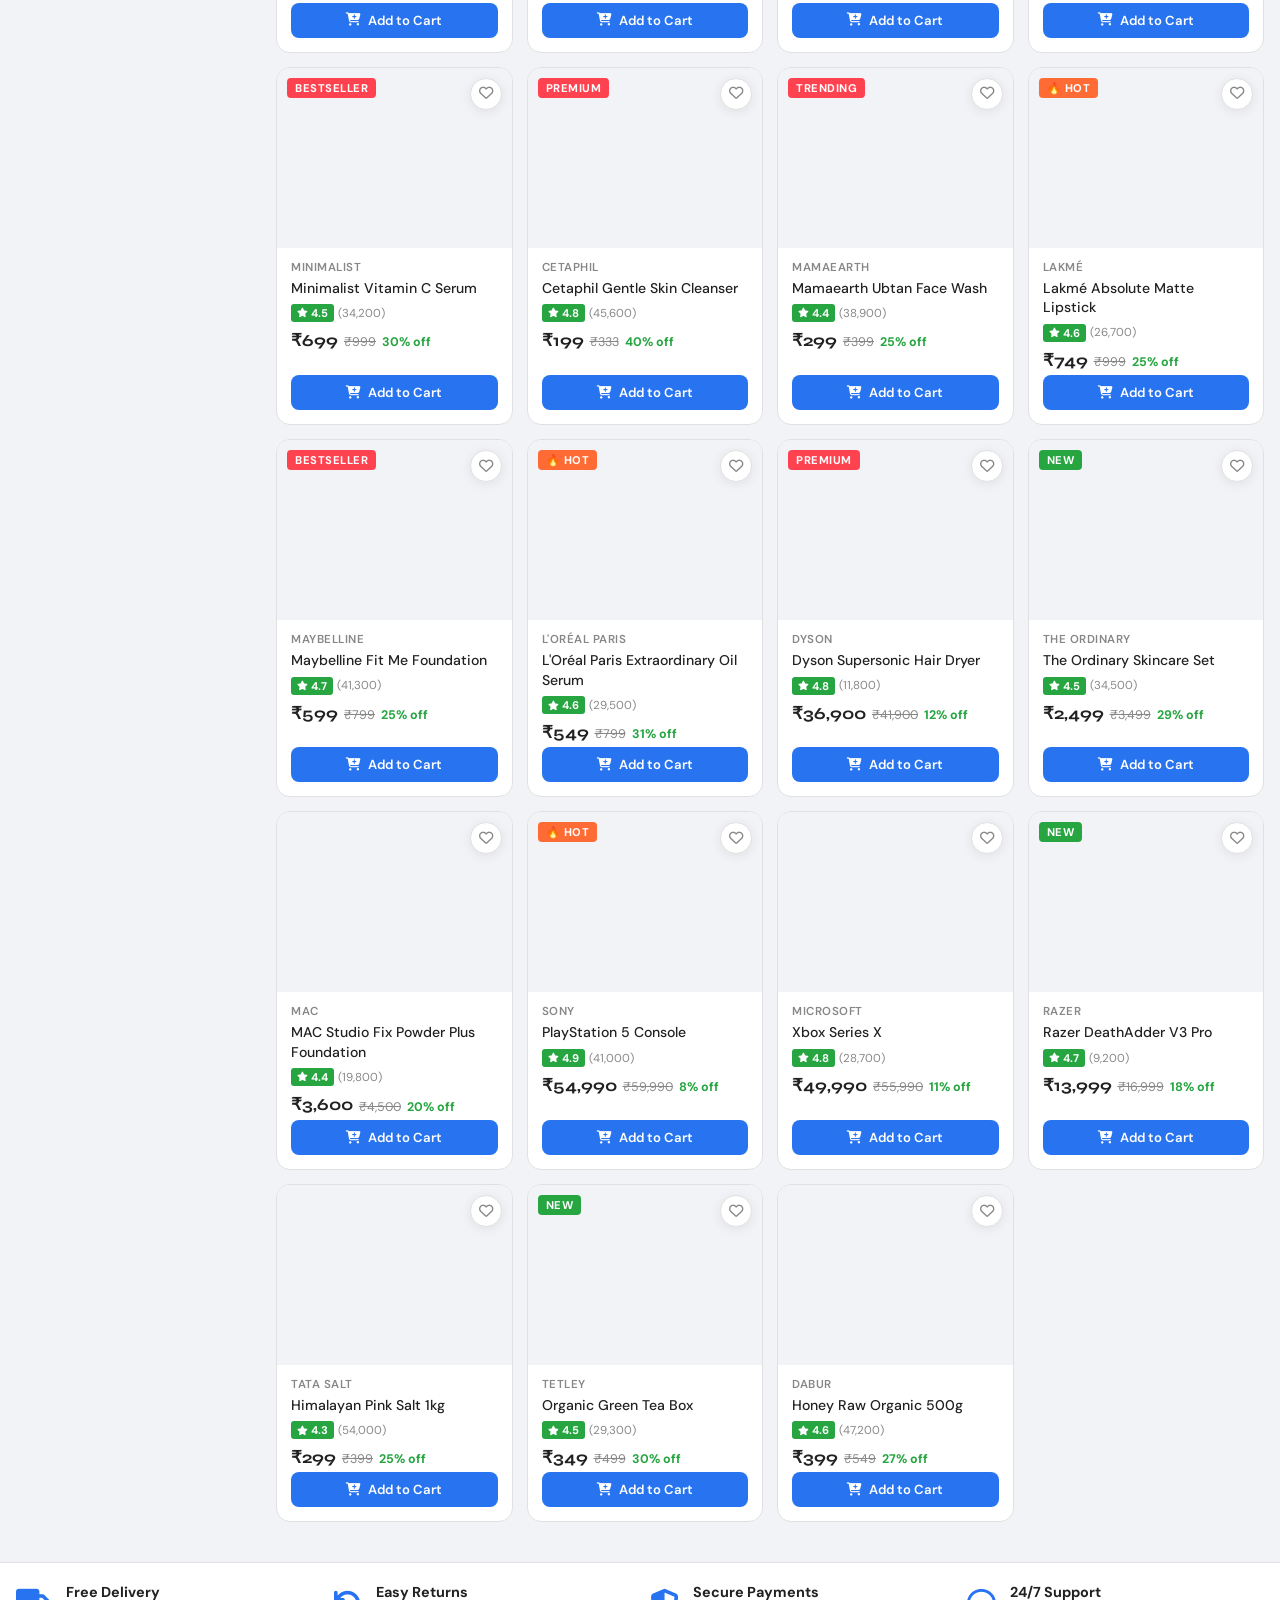
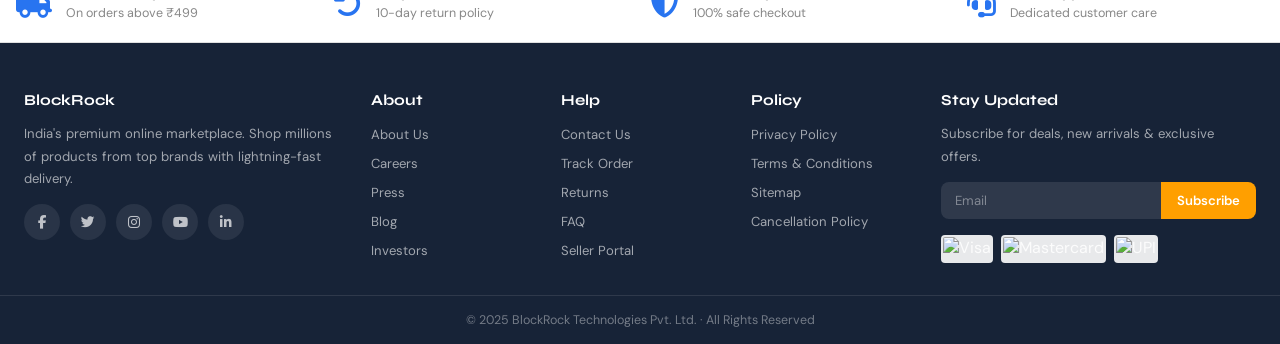
==== commit 9de153da: "Update index.html" ====
--- a/index.html
+++ b/index.html
@@ -460,9 +460,7 @@
 
 
 </div>
-<button onclick="voiceSearch()">
-🎤
-</button>
+
 
   <script src="script.js"></script>
 </body>
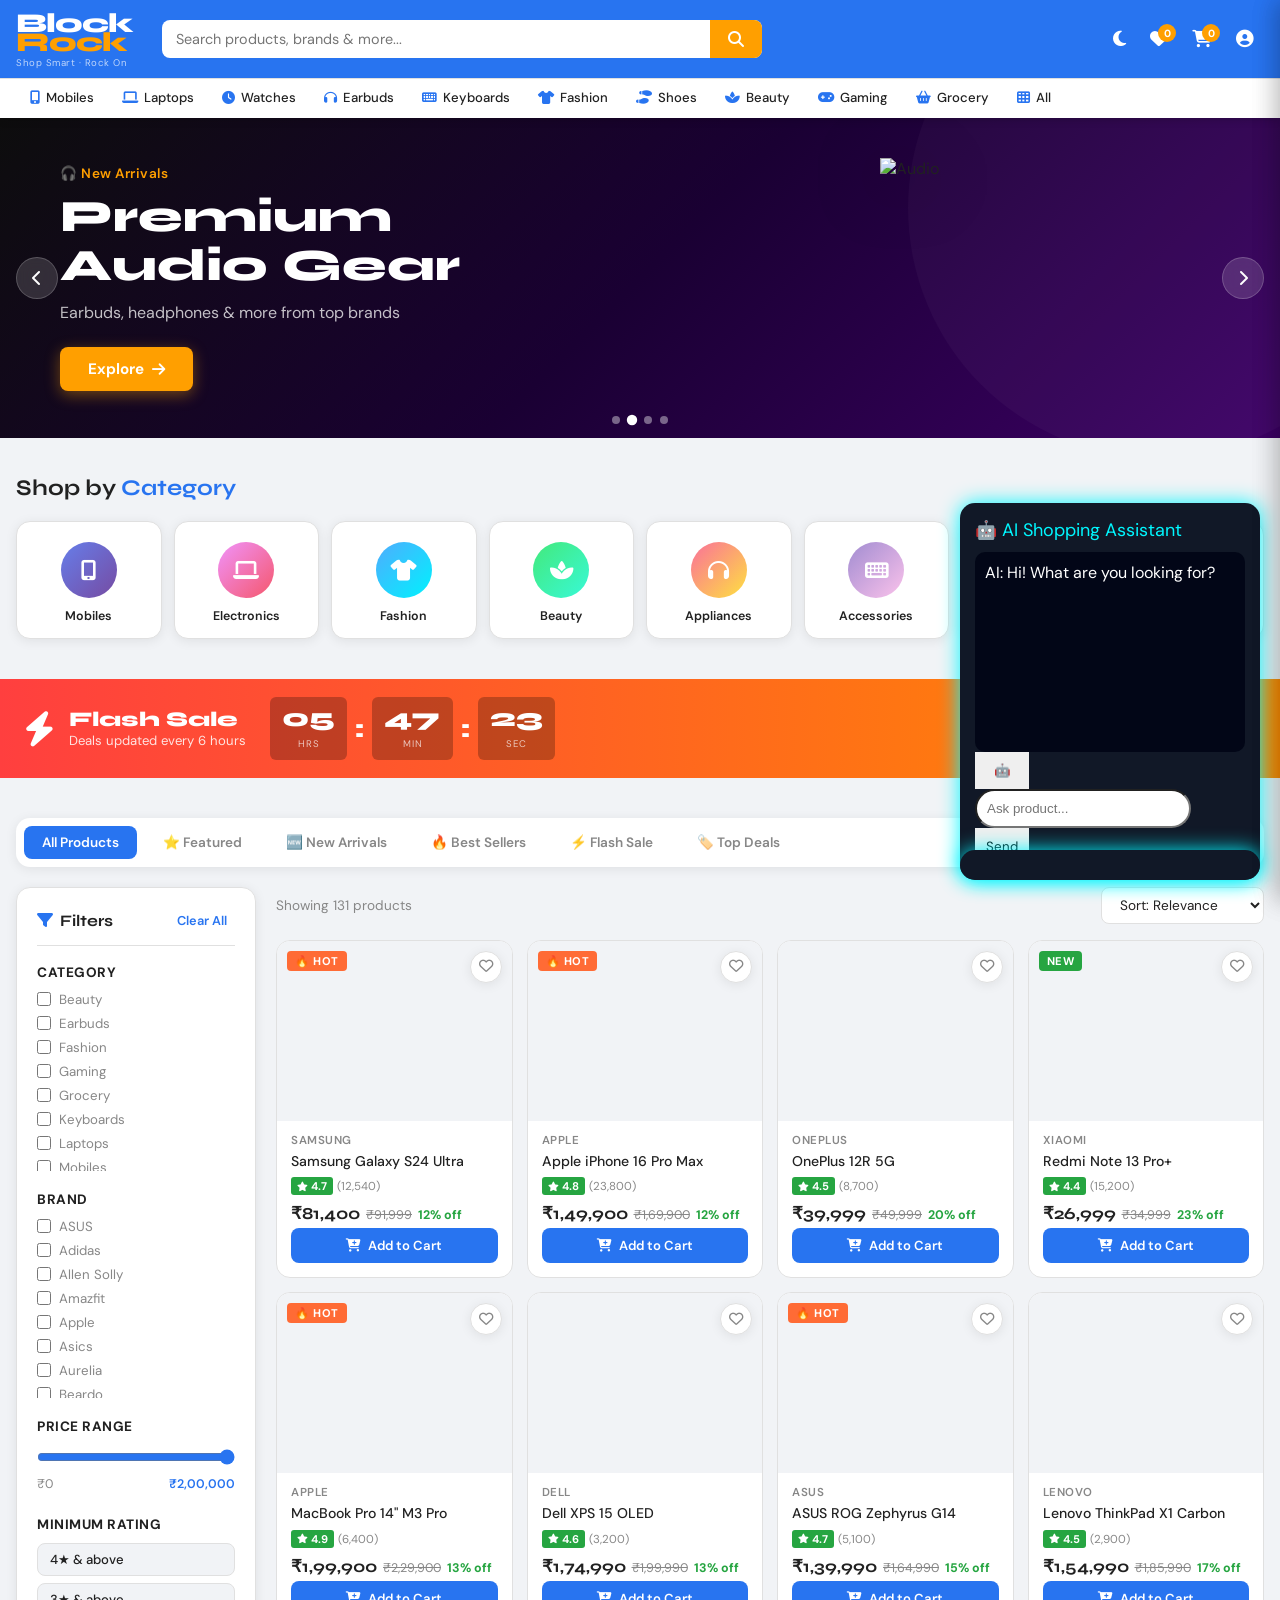
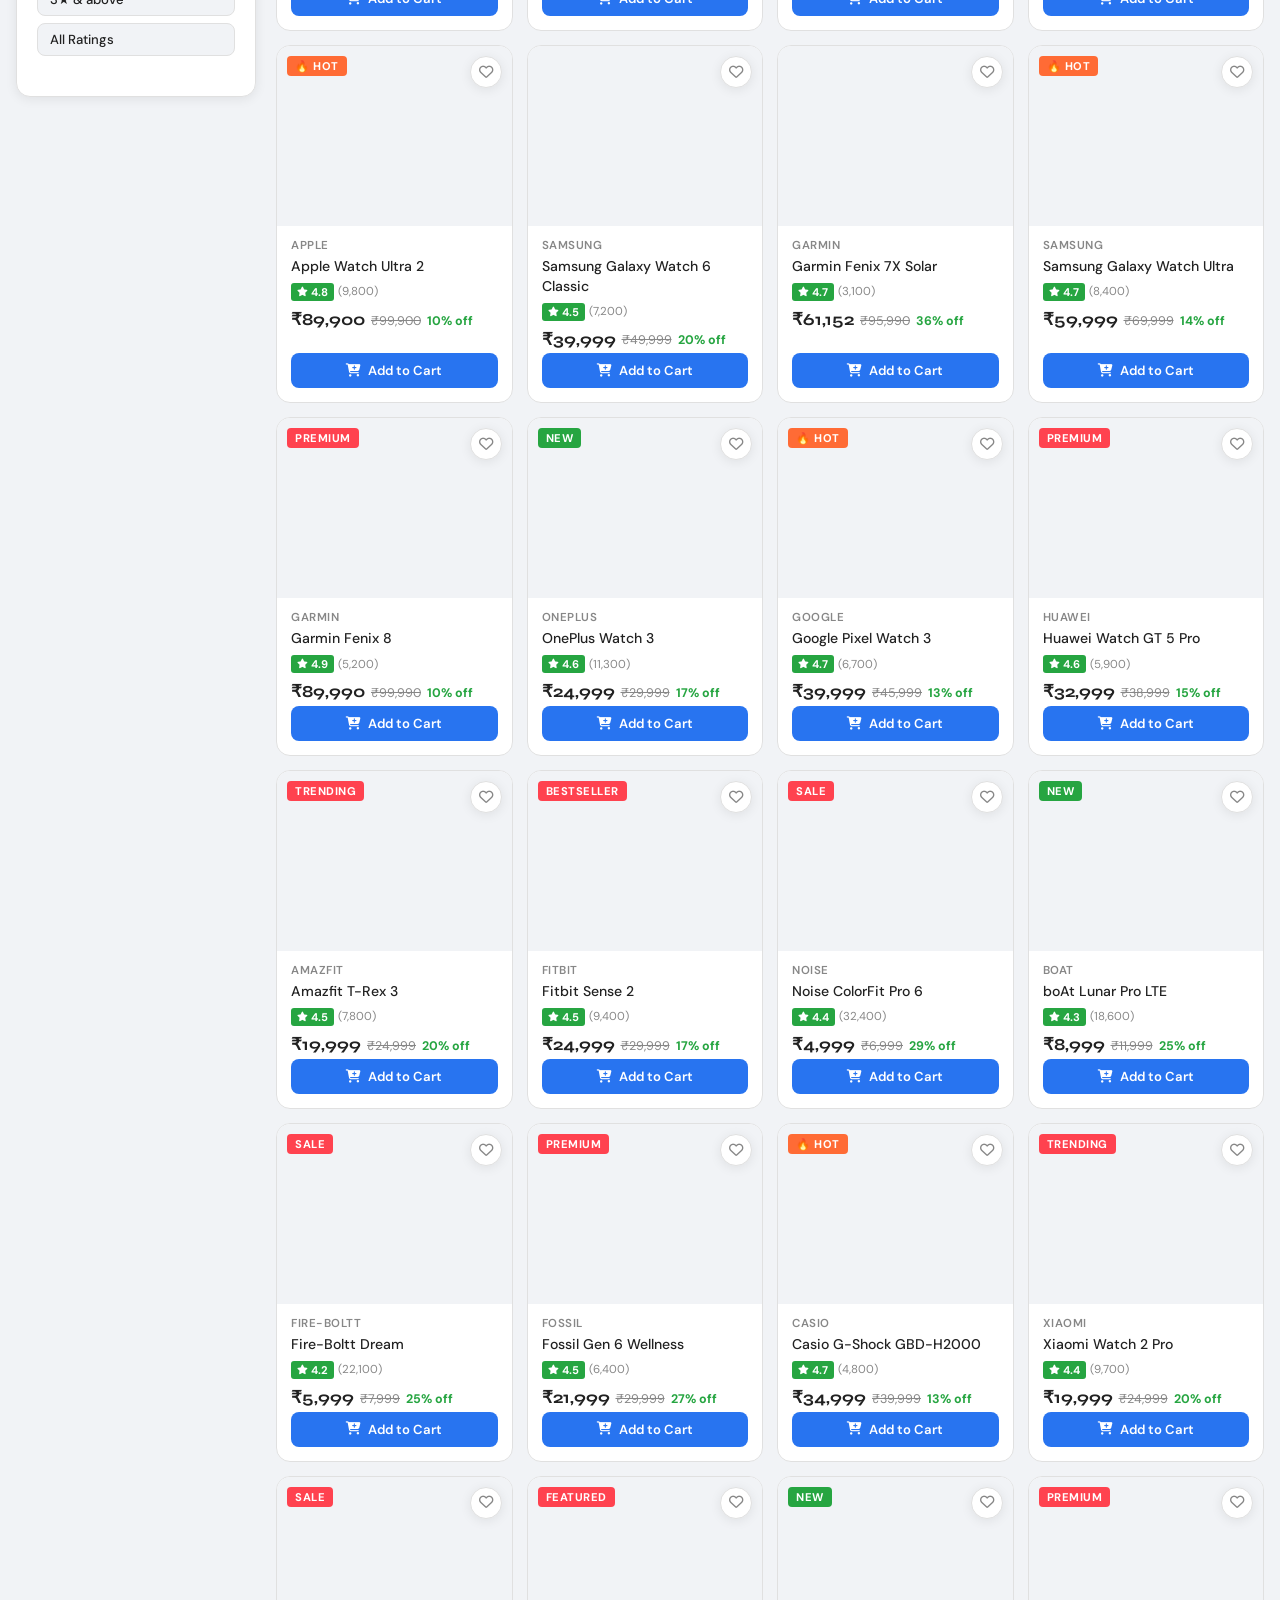
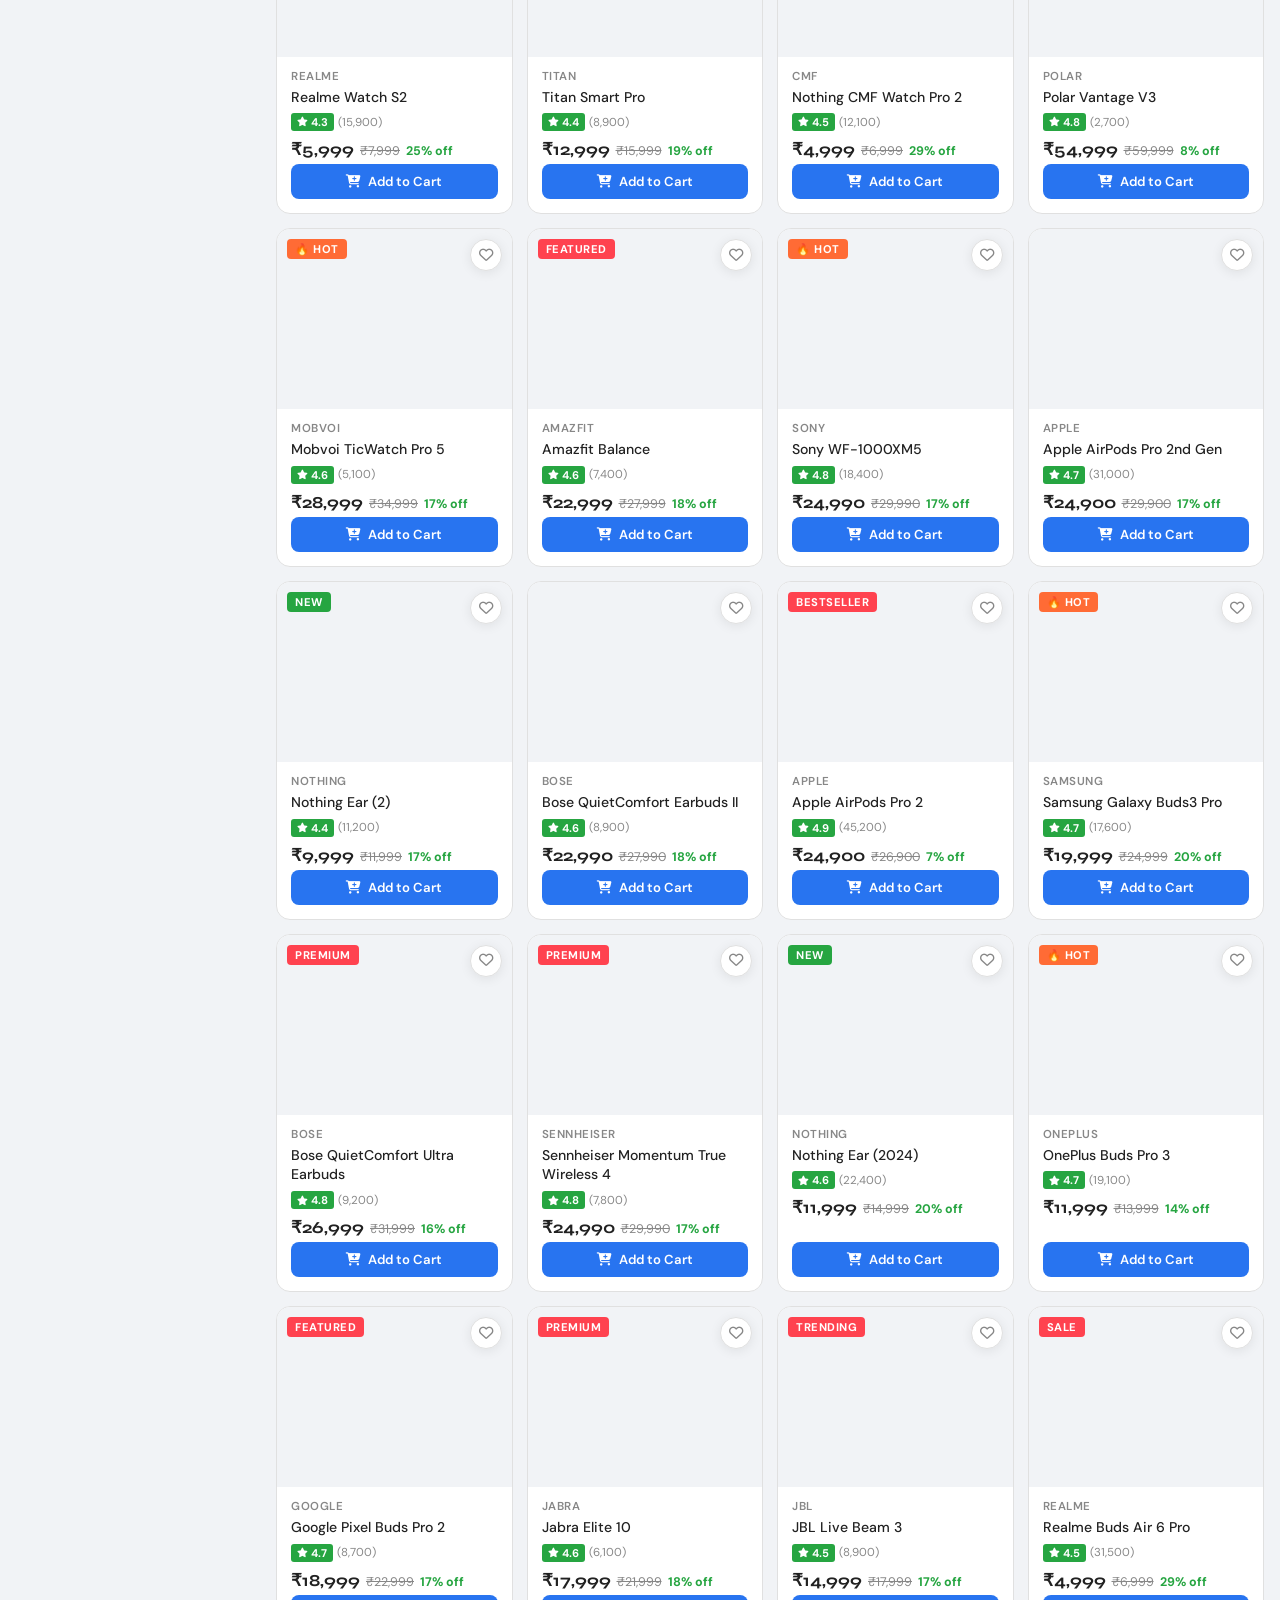
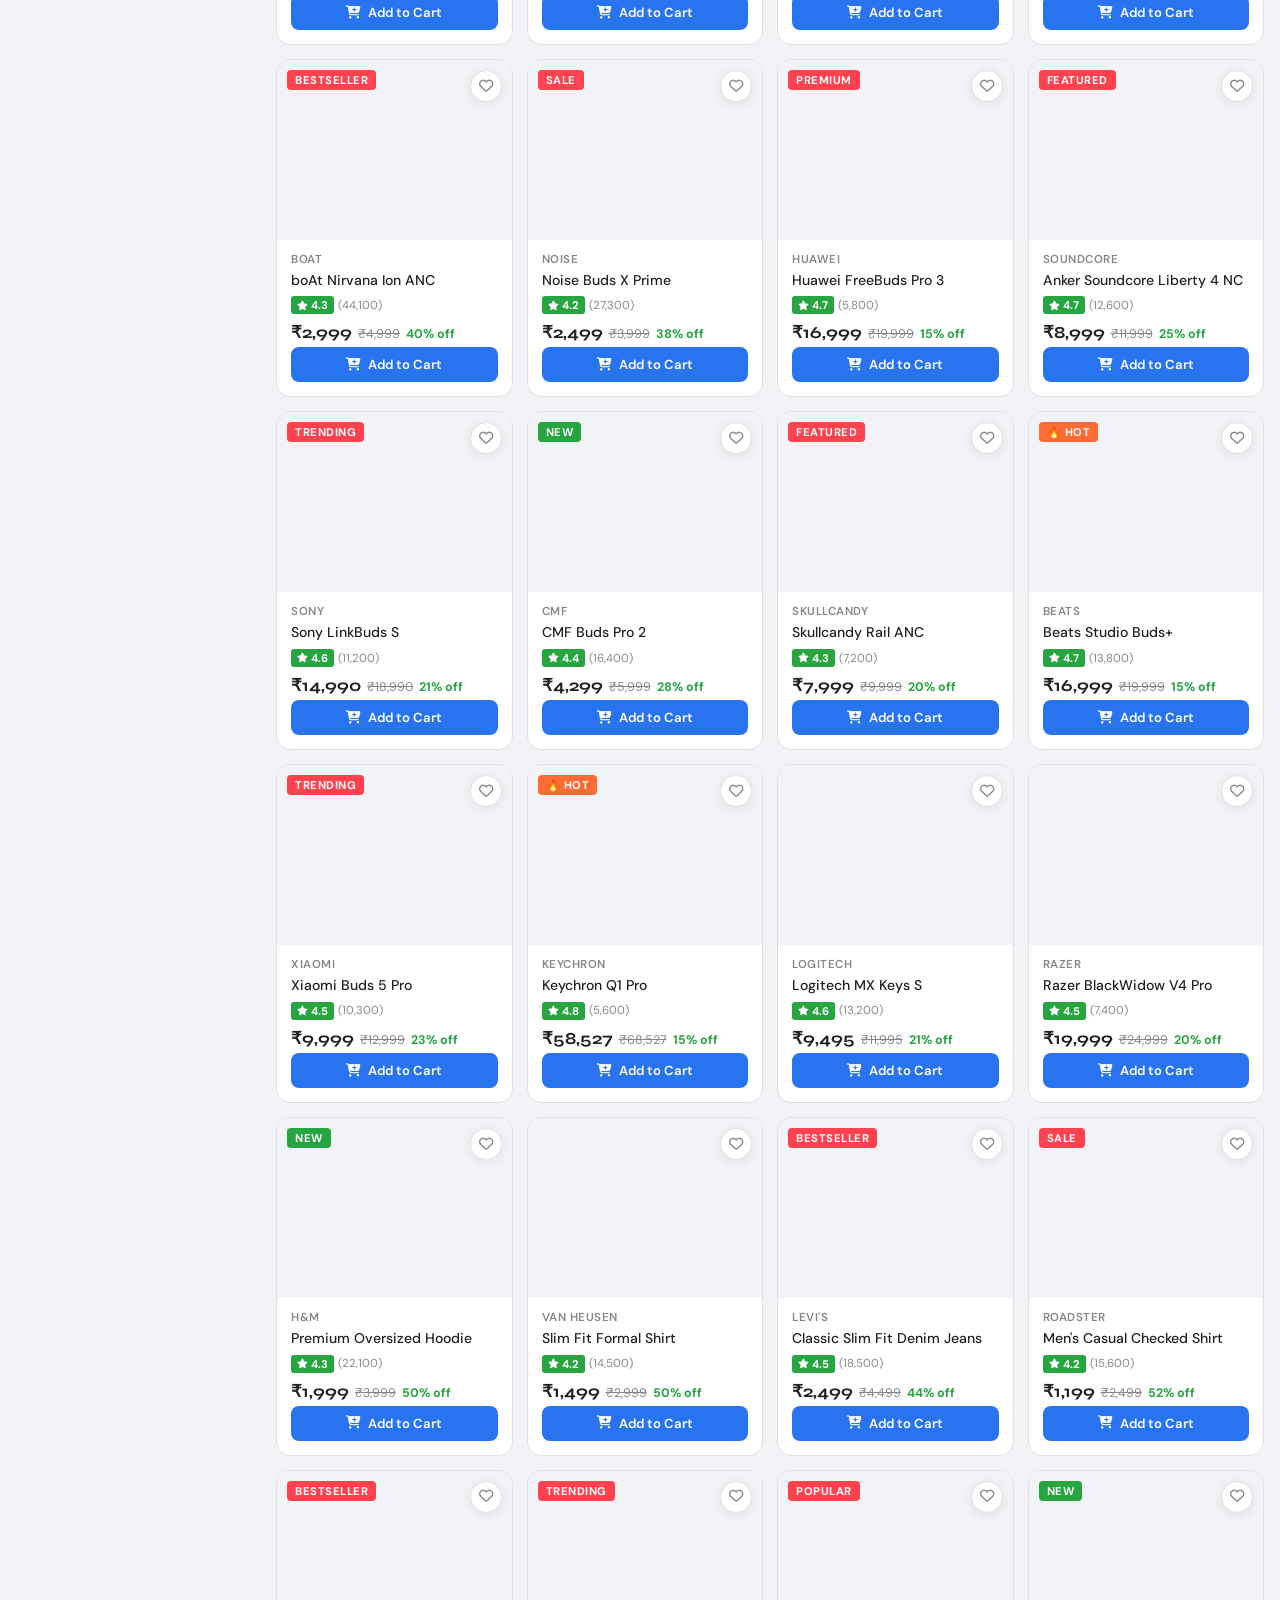
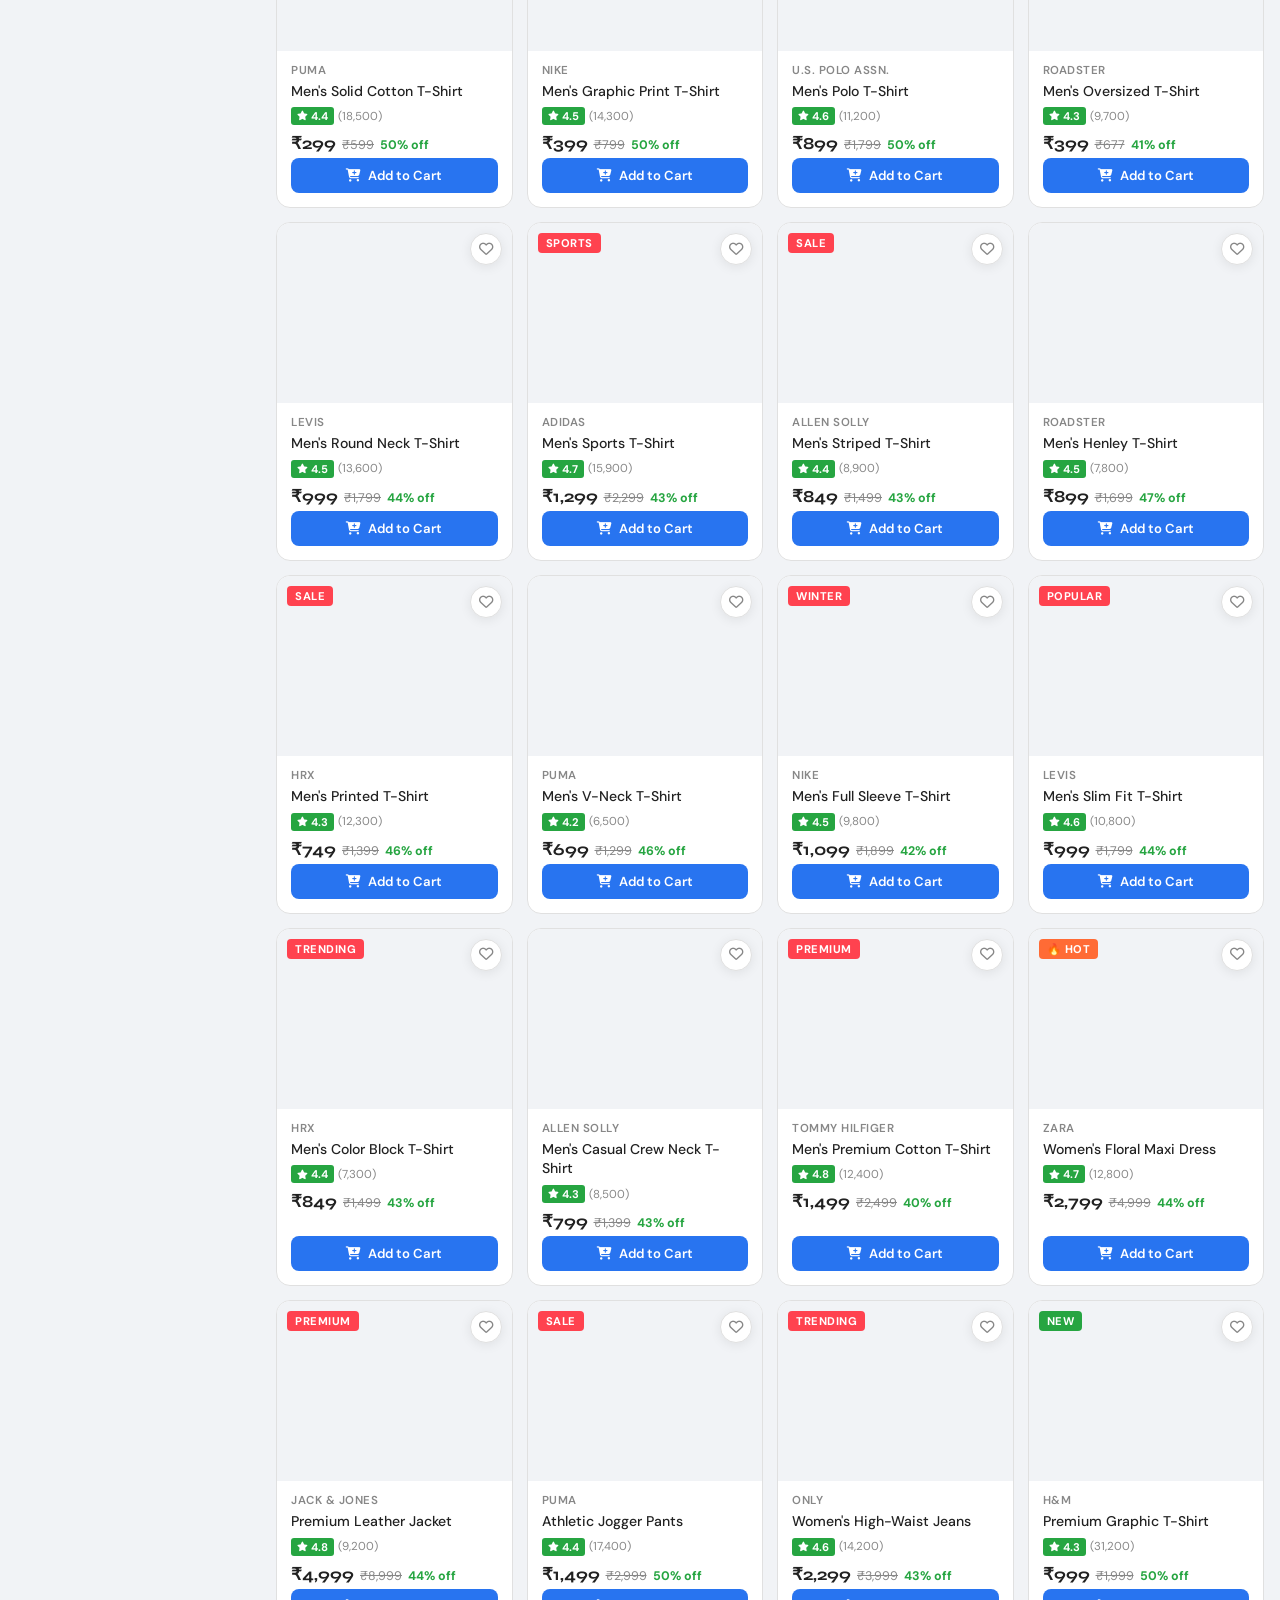
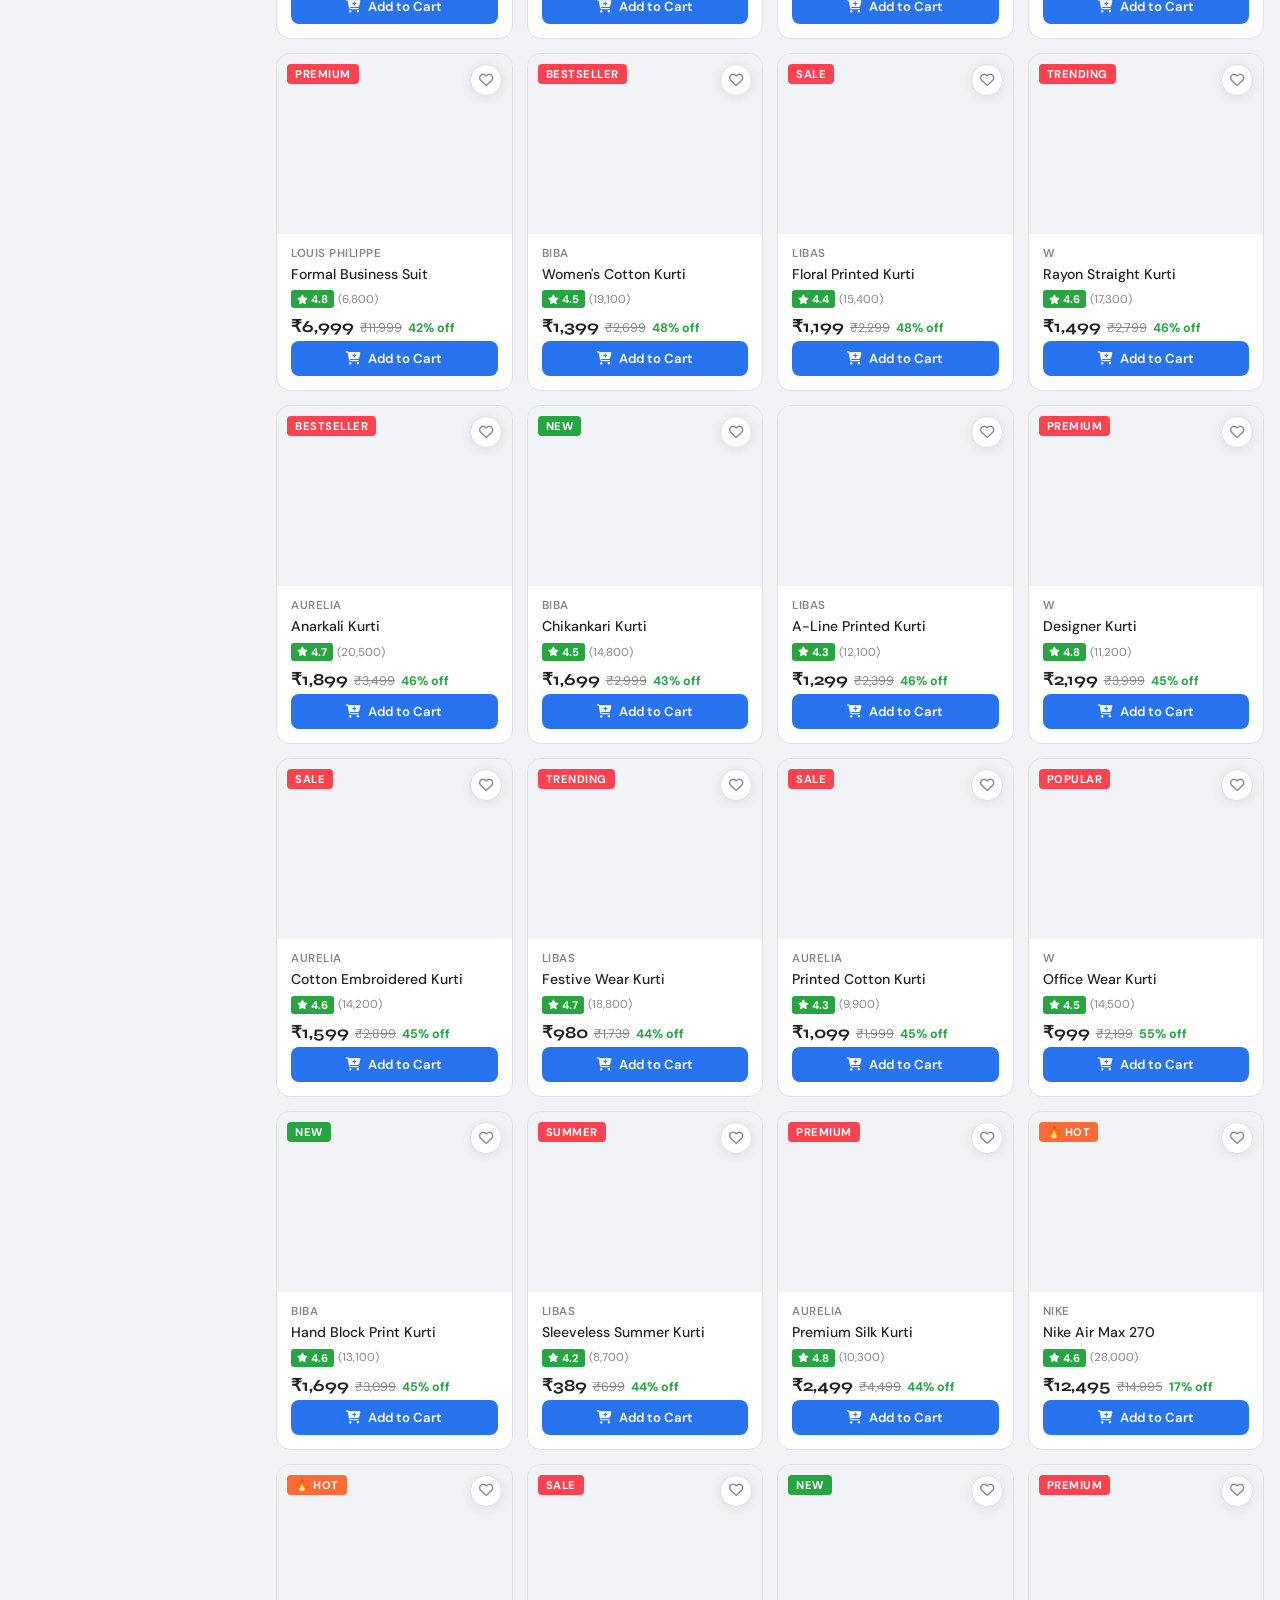
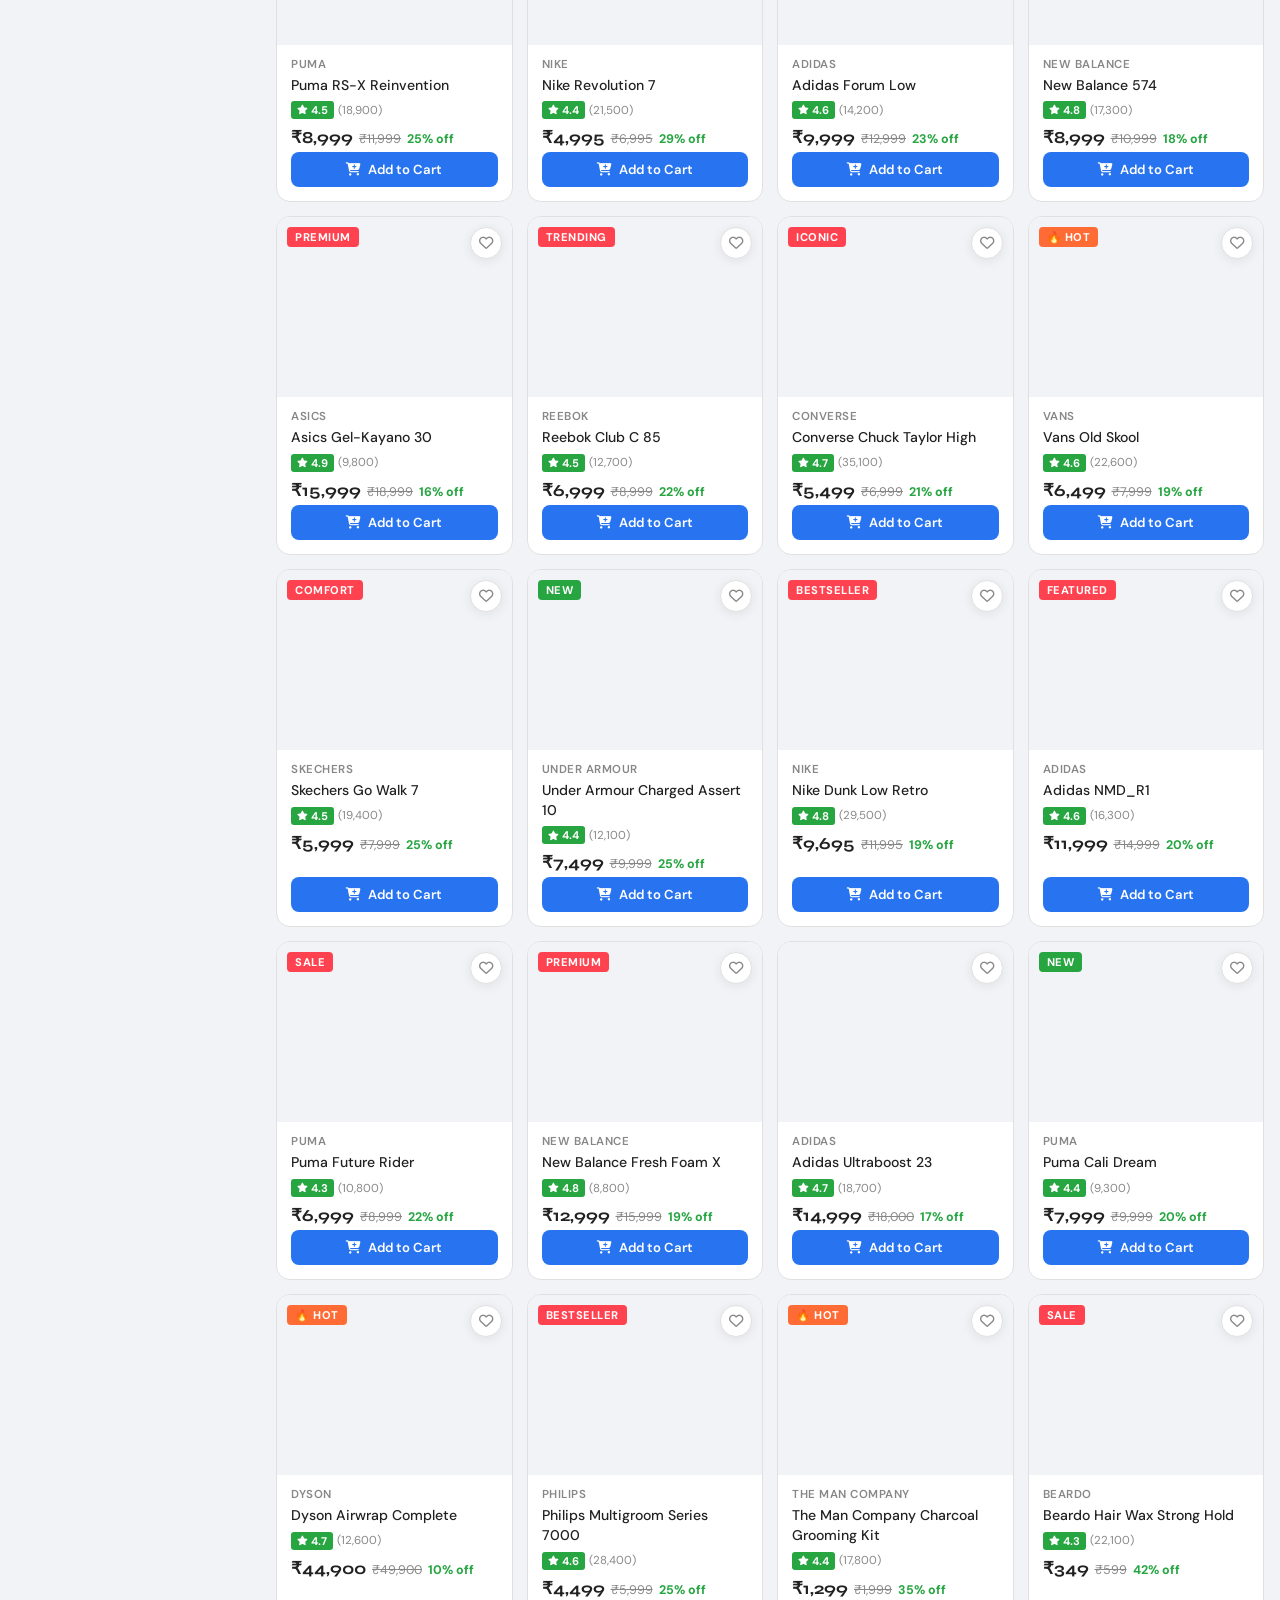
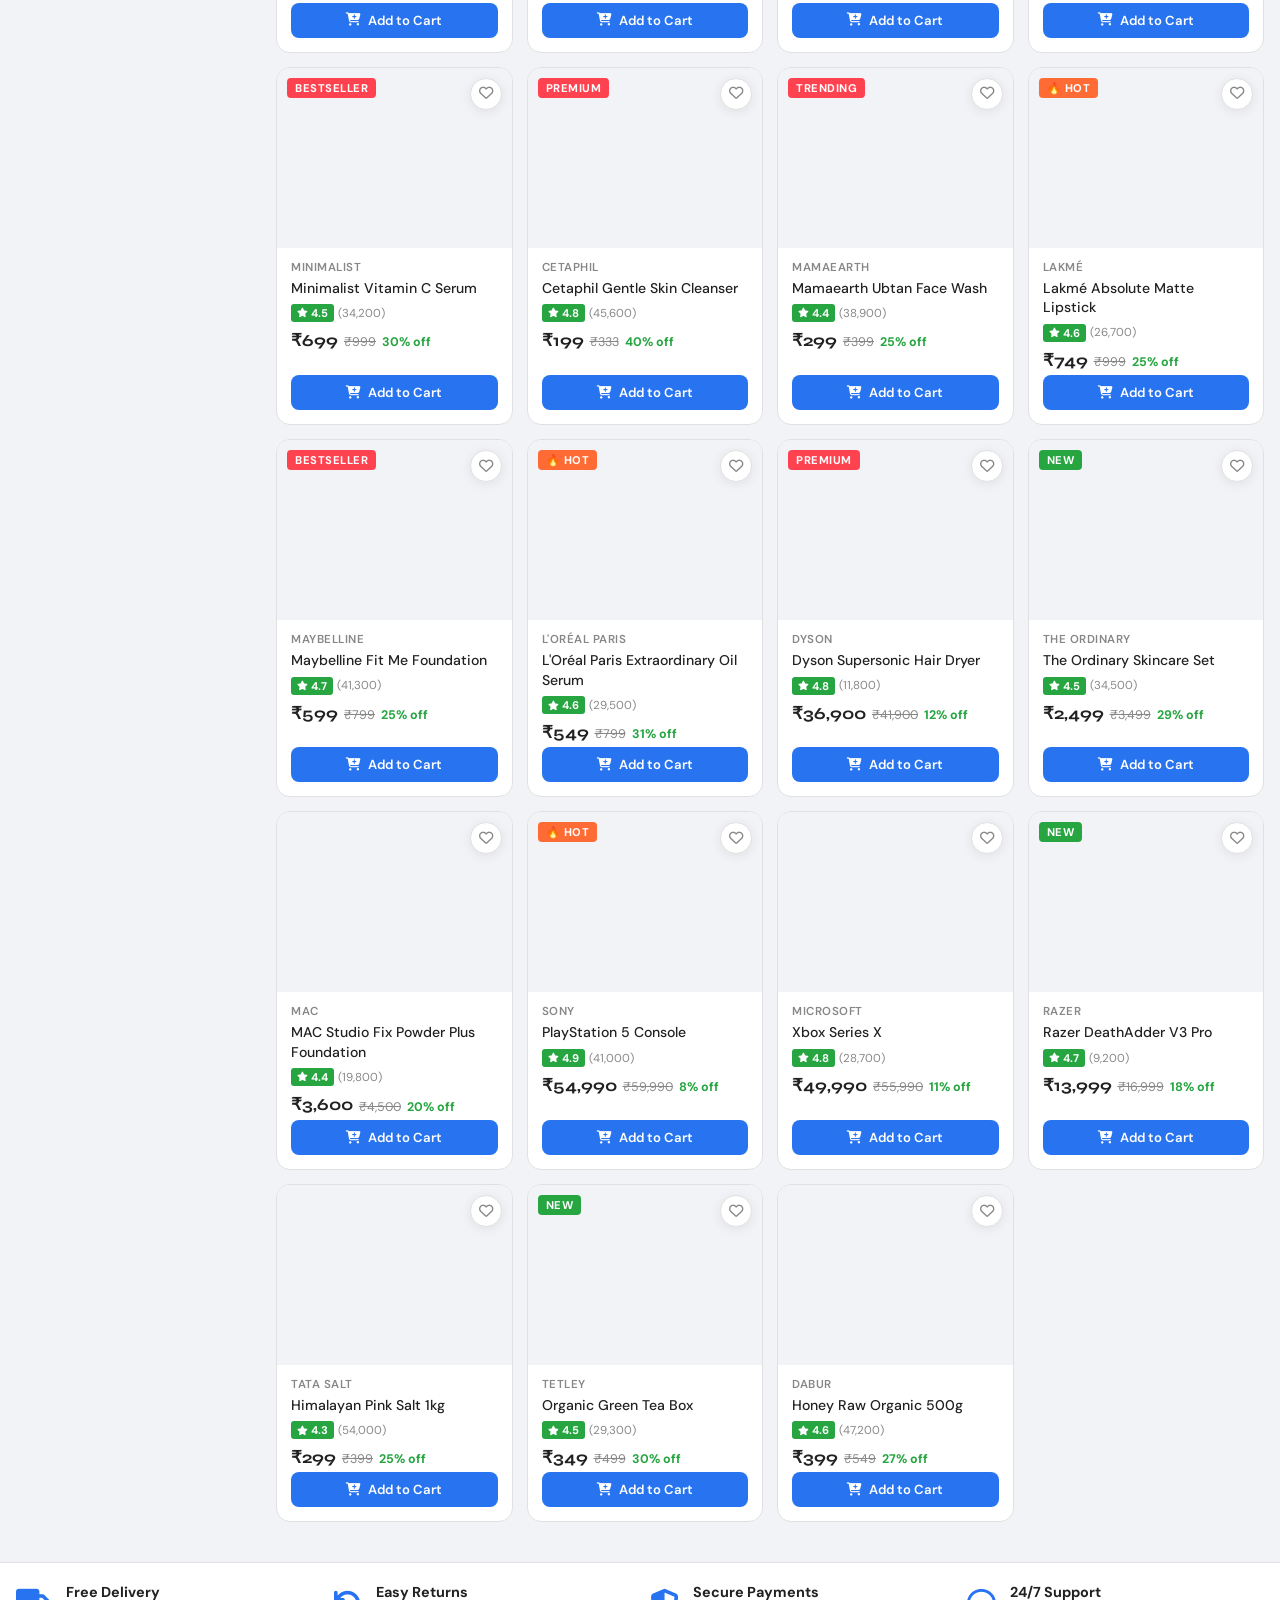
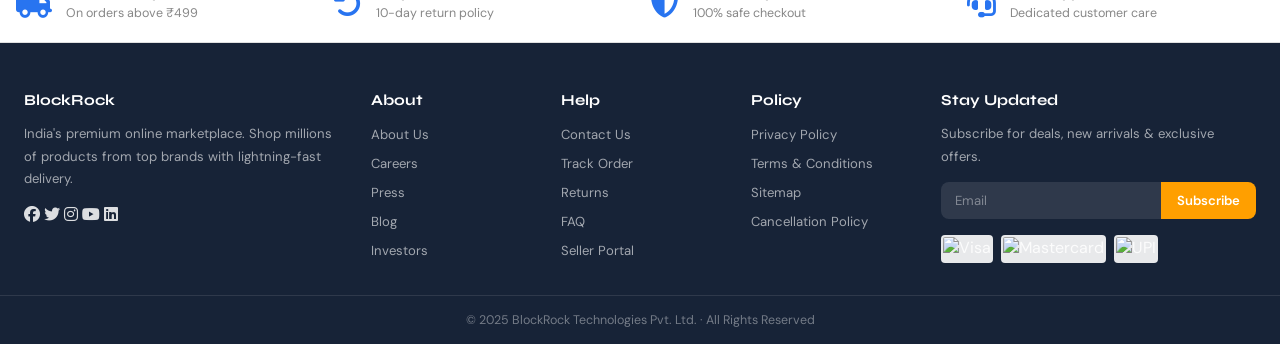
==== commit 9d3bee5e: "Update index.html" ====
--- a/index.html
+++ b/index.html
@@ -308,13 +308,34 @@
       <div class="footer-col">
         <h4>BlockRock</h4>
         <p>India's premium online marketplace. Shop millions of products from top brands with lightning-fast delivery.</p>
-        <div class="social-links">
-          <a href="#" title="Facebook"><i class="fab fa-facebook-f"></i></a>
-          <a href="#" title="Twitter"><i class="fab fa-twitter"></i></a>
-          <a href="#" title="Instagram"><i class="fab fa-instagram"></i></a>
-          <a href="#" title="YouTube"><i class="fab fa-youtube"></i></a>
-          <a href="#" title="LinkedIn"><i class="fab fa-linkedin-in"></i></a>
-        </div>
+        <div class="social-icons">
+
+<a href="https://facebook.com" target="_blank">
+<i class="fab fa-facebook"></i>
+</a>
+
+
+<a href="https://twitter.com/@AshishSahoo969222" target="_blank">
+<i class="fab fa-twitter"></i>
+</a>
+
+
+<a href="https://instagram.com/ashish_sahoo_18" target="_blank">
+<i class="fab fa-instagram"></i>
+</a>
+
+
+<a href="https://youtube.com" target="_blank">
+<i class="fab fa-youtube"></i>
+</a>
+
+
+<a href="https://linkedin.com/in/ashish-sahoo-630626411" target="_blank">
+<i class="fab fa-linkedin"></i>
+</a>
+
+
+</div>
       </div>
       <div class="footer-col">
         <h4>About</h4>
--- a/style.css
+++ b/style.css
@@ -1014,21 +1014,3 @@
 padding:10px;
 
 }
-#ai-toggle{
-
-position:fixed;
-right:20px;
-bottom:20px;
-width:60px;
-height:60px;
-border-radius:50%;
-font-size:25px;
-
-}
-
-
-.ai-box{
-
-display:none;
-
-}
